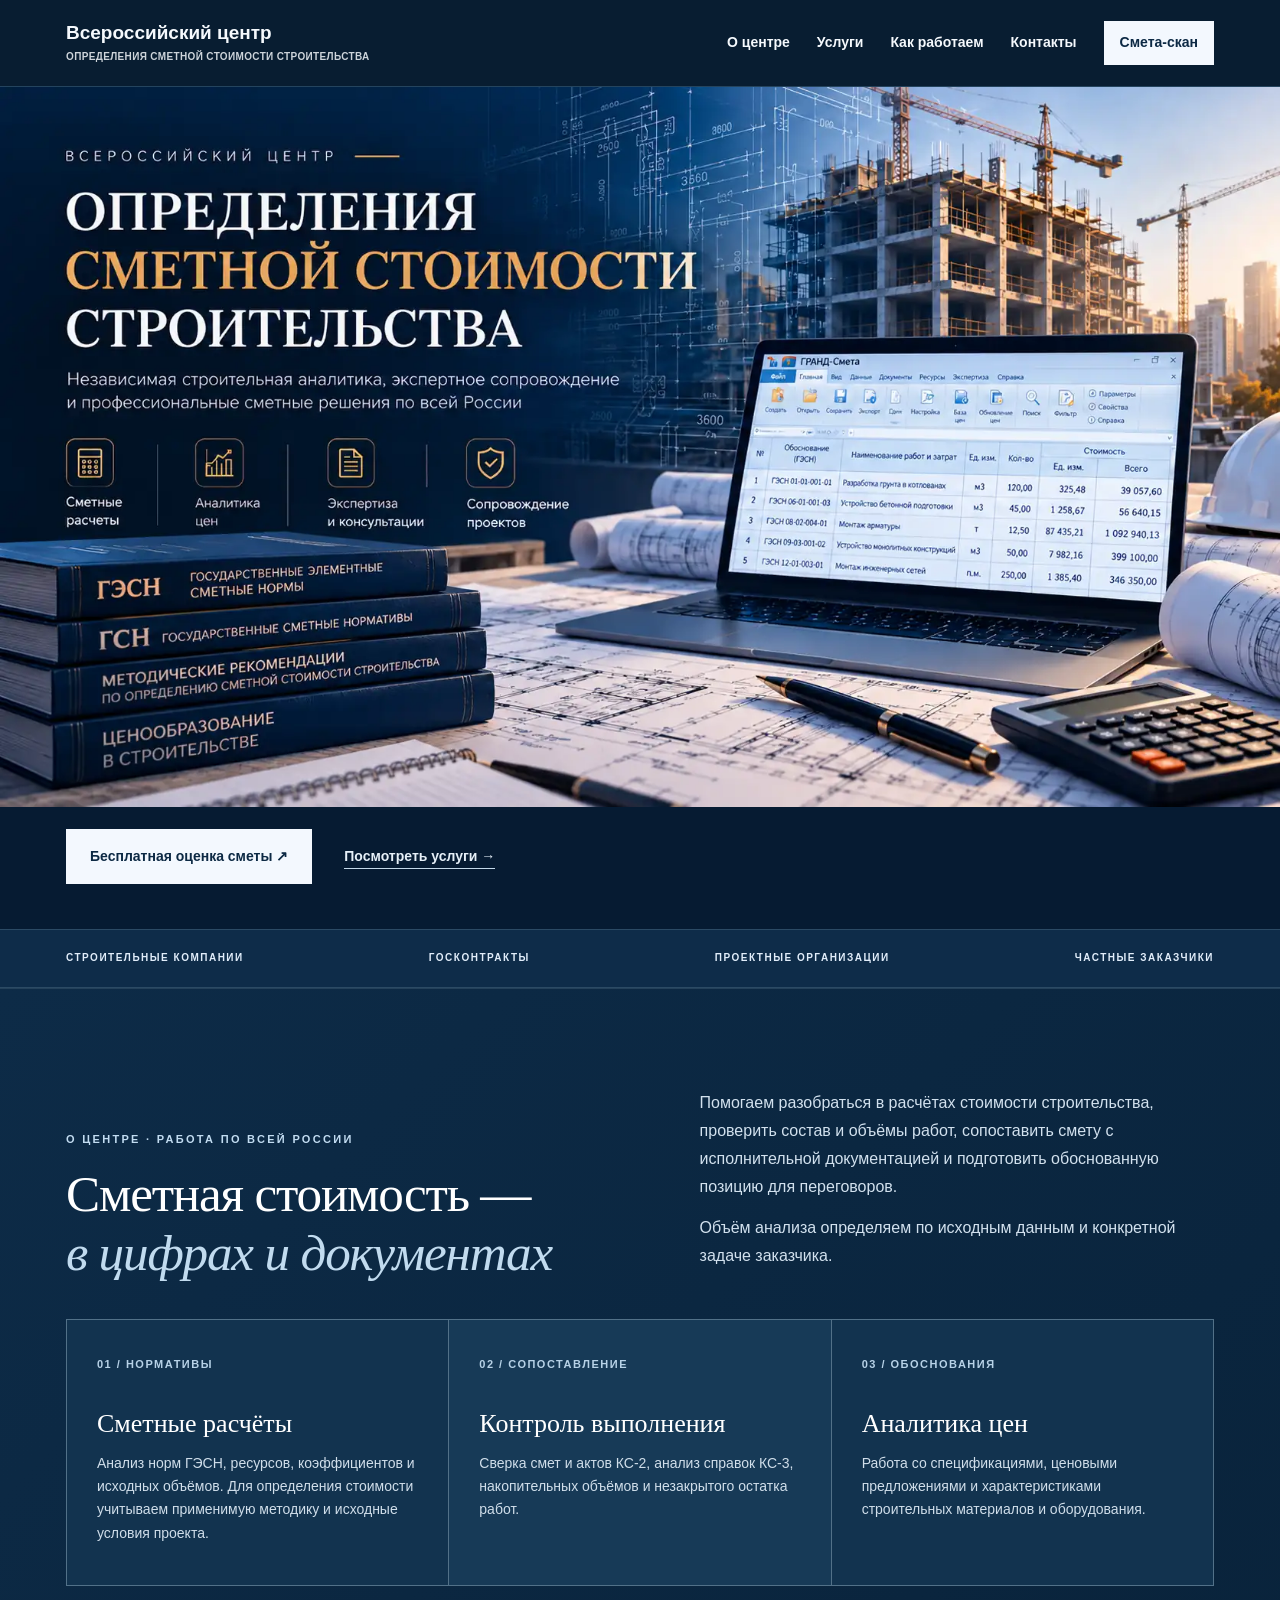
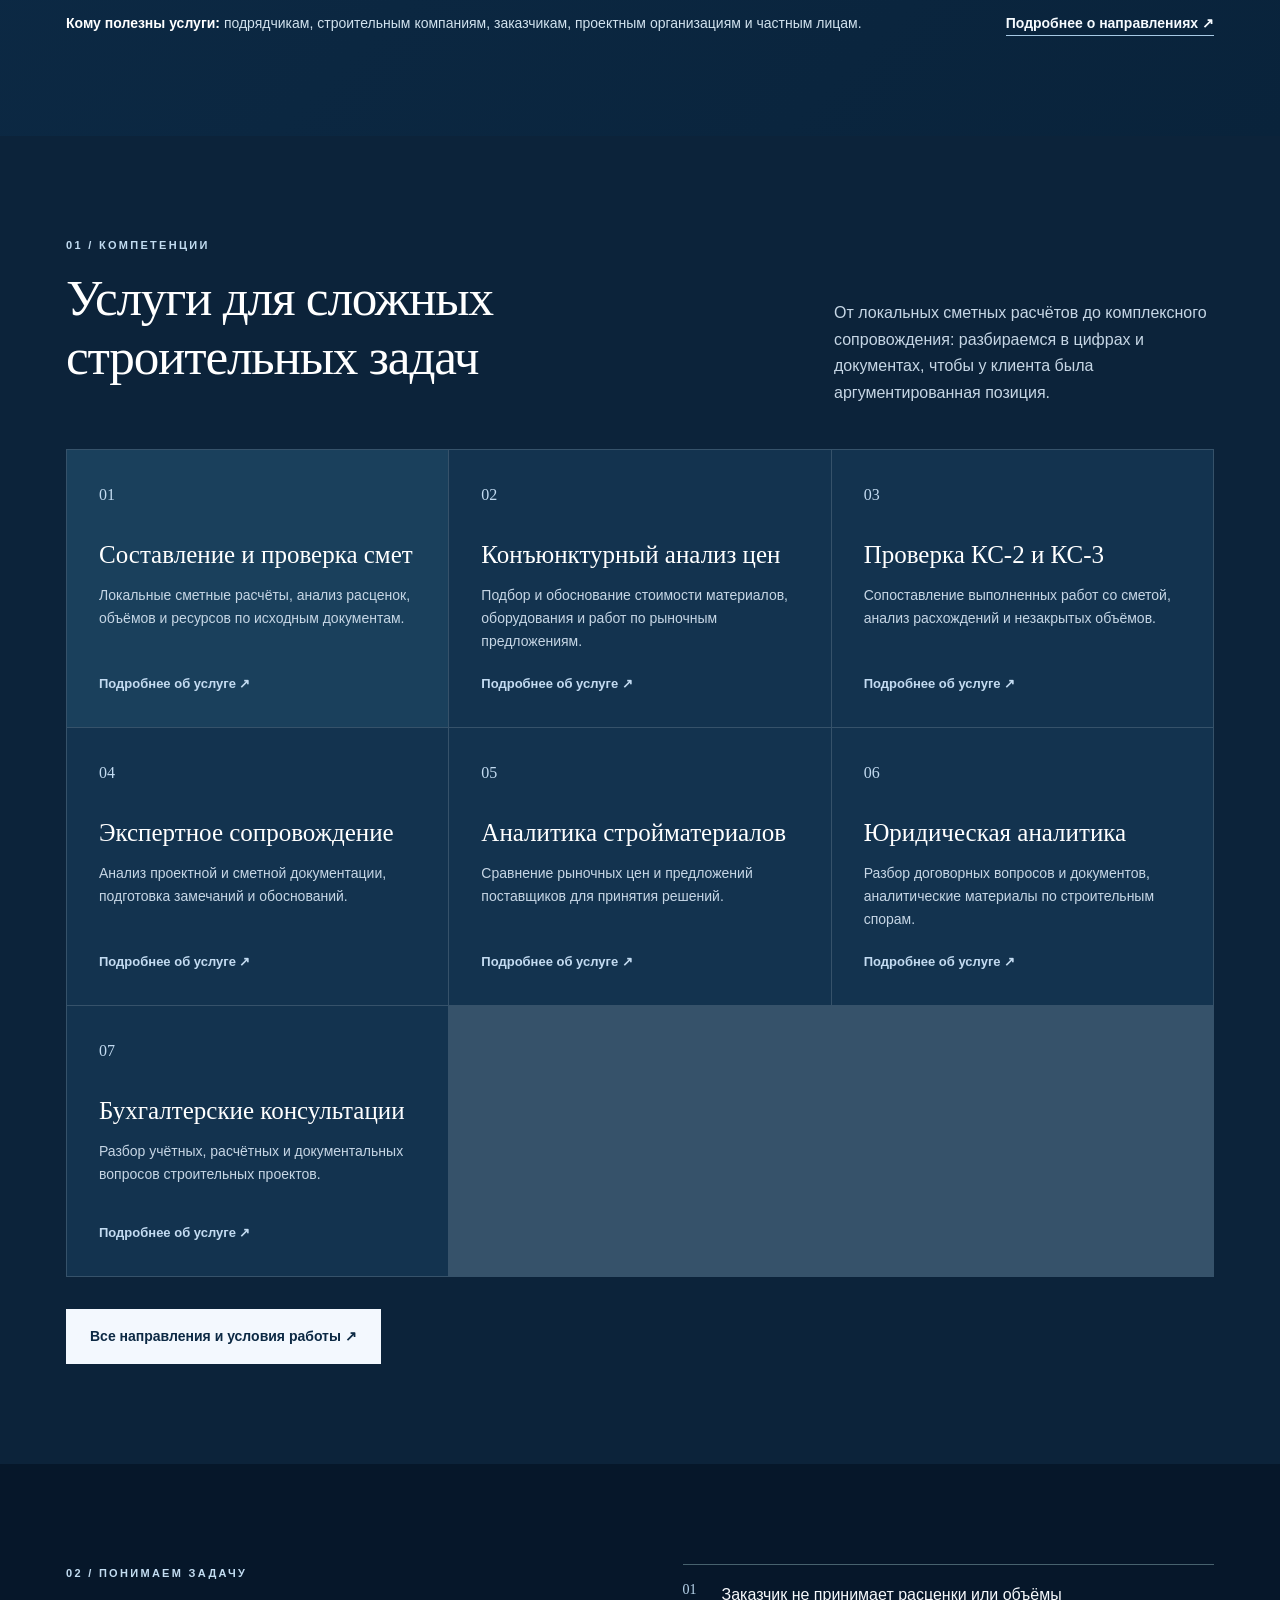
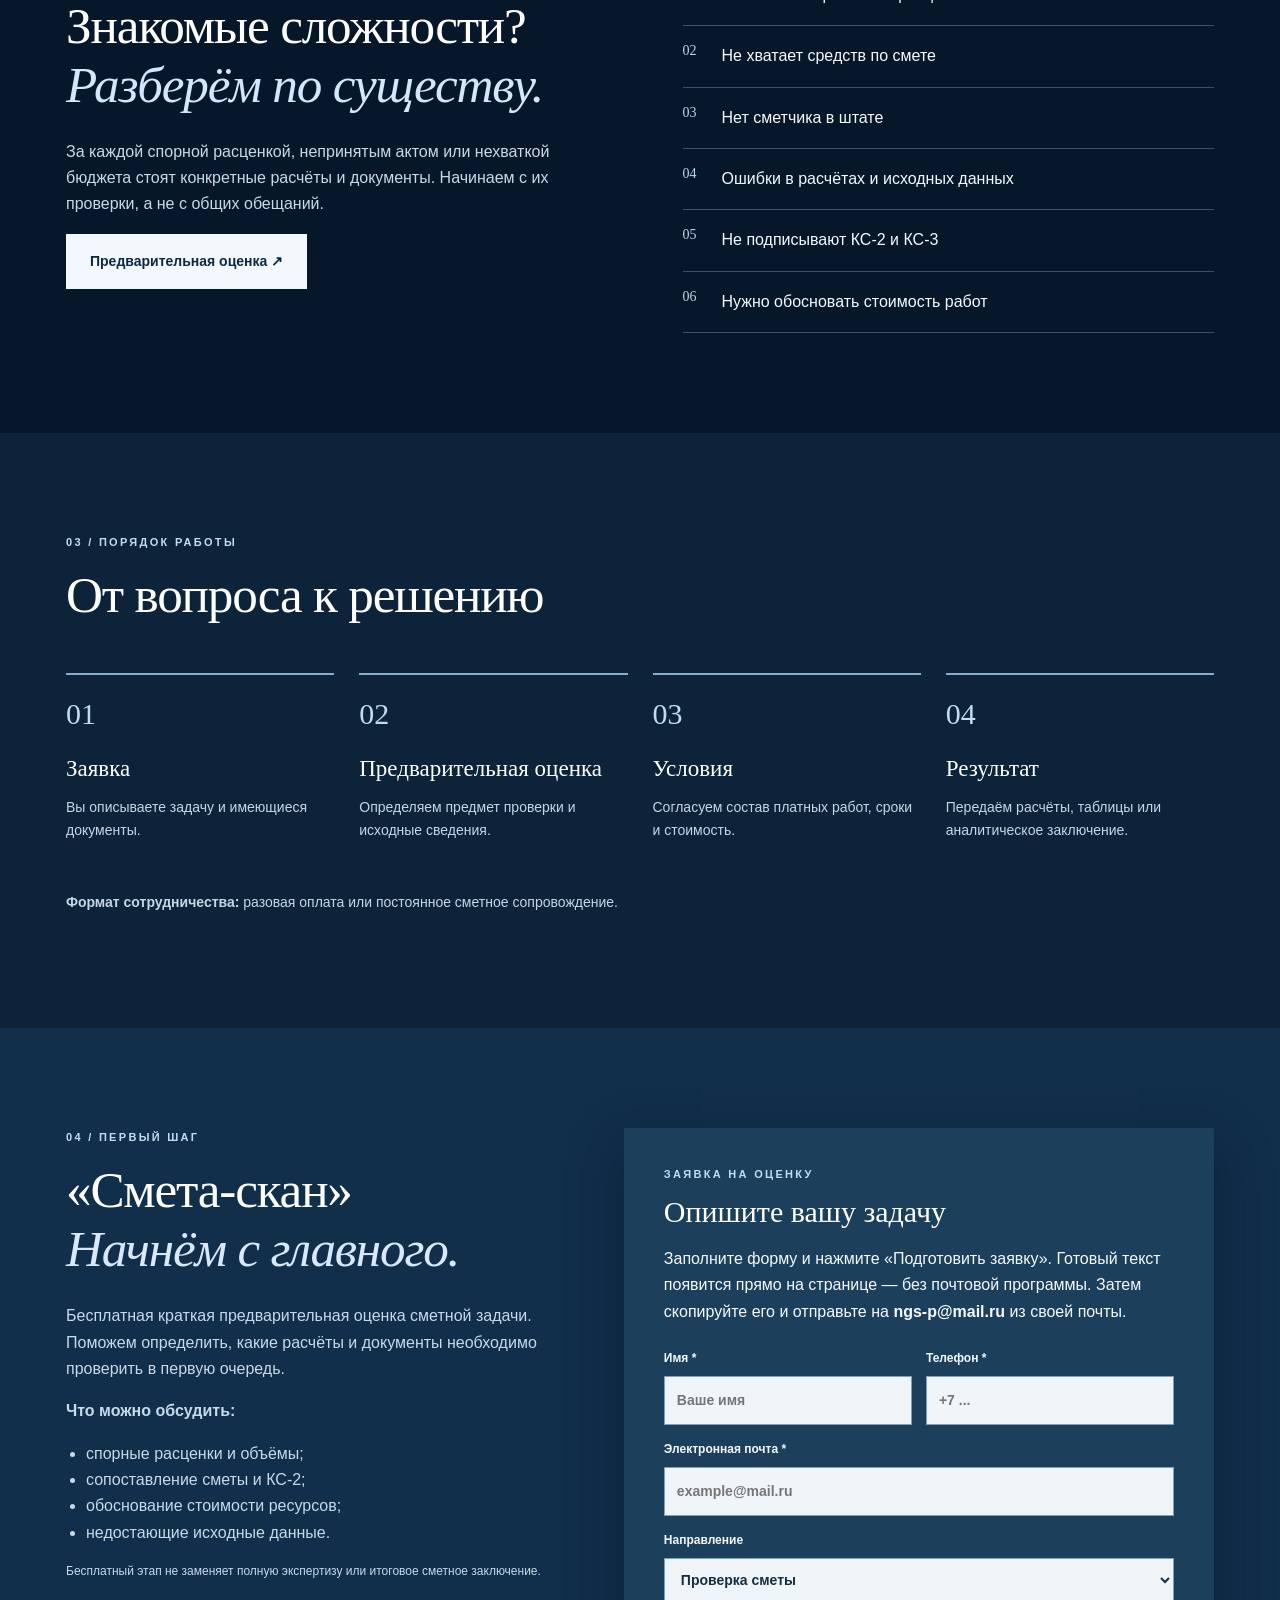
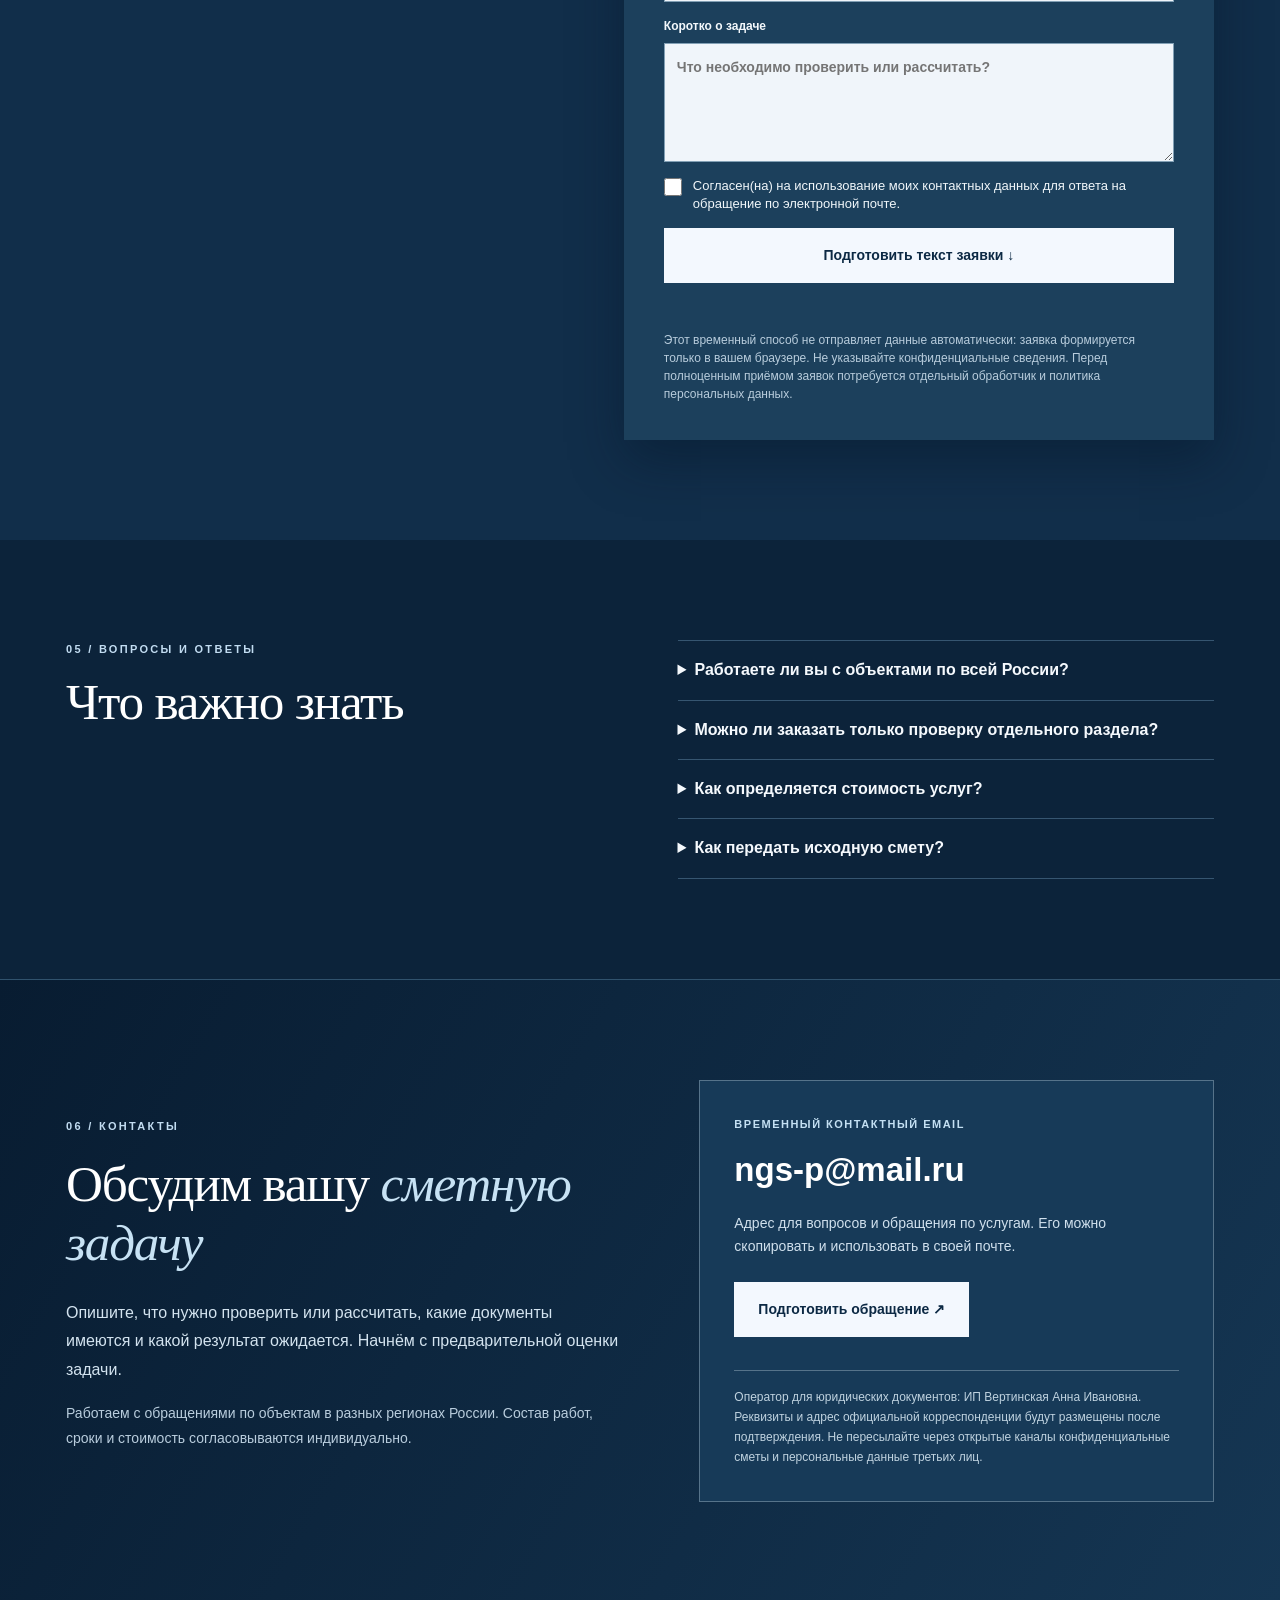
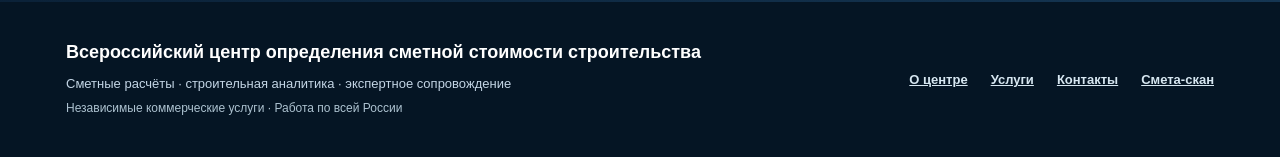
==== index.html @ a2359b44 "Enhance homepage with about center, contact details, and service-page navigation" ====
<!doctype html>
<html lang="ru"><head><meta charset="utf-8"><meta name="viewport" content="width=device-width,initial-scale=1"><meta name="description" content="Всероссийский центр определения сметной стоимости строительства — сметные расчёты, конъюнктурный анализ, проверка КС-2 и КС-3, экспертное сопровождение по России."><title>Всероссийский центр определения сметной стоимости строительства — сметные расчёты и аналитика</title>
<link rel="canonical" href="https://sirotaandre07-cell.github.io/stroyanalitika/">
<meta property="og:type" content="website">
<meta property="og:locale" content="ru_RU">
<meta property="og:title" content="Всероссийский центр определения сметной стоимости строительства">
<meta property="og:description" content="Составление и проверка смет, анализ ГЭСН, КС-2 и КС-3, обоснование стоимости ресурсов. Работа по России.">
<meta property="og:image" content="https://sirotaandre07-cell.github.io/stroyanalitika/assets/hero-gesn-final.webp">
<meta property="og:url" content="https://sirotaandre07-cell.github.io/stroyanalitika/">
<style>
:root{--dark:#123241;--gold:#b28951;--ink:#223943;--muted:#61737a;--light:#f3f5f2}*{box-sizing:border-box}html{scroll-behavior:smooth}body{margin:0;font:16px/1.65 "Segoe UI",Arial,sans-serif;color:var(--ink)}a{text-decoration:none;color:inherit}button,input,textarea,select{font:inherit}button{cursor:pointer}.container{max-width:1200px;padding:0 26px;margin:0 auto}.header{background:white;border-bottom:1px solid #e5e9e8;position:sticky;top:0;z-index:20}.header-in{display:flex;justify-content:space-between;align-items:center;min-height:86px;gap:25px}.logo{font-size:22px;font-weight:850;letter-spacing:-.8px;line-height:1;color:var(--dark)}.logo span{color:var(--gold)}.logo small{display:block;font-size:9px;letter-spacing:2px;font-weight:650;color:#708189;margin-top:9px}nav{display:flex;align-items:center;gap:27px;font-size:14px;font-weight:600}nav a:hover{color:#9b763f}.nav-cta{background:var(--dark);padding:10px 16px;color:white}.nav-cta:hover{color:white;background:#285368}.hero{background:var(--light)}.hero-grid{display:grid;grid-template-columns:1fr .9fr;align-items:center;gap:65px;padding-top:85px;padding-bottom:90px}.kicker{color:#a17a47;font-size:11px;letter-spacing:2.3px;font-weight:800;text-transform:uppercase}h1,h2,h3{font-family:Georgia,"Times New Roman",serif;font-weight:normal;line-height:1.15}h1{font-size:clamp(44px,5.3vw,76px);letter-spacing:-1.7px;margin:25px 0}h1 em,h2 em{color:#a17a47}.lead{font-size:18px;color:#5b6d74;max-width:620px}.actions{display:flex;flex-wrap:wrap;align-items:center;gap:29px;margin-top:34px}.btn{display:inline-block;background:var(--dark);color:white;padding:16px 24px;font-size:14px;font-weight:700;border:0;text-align:center}.btn:hover{background:#285368}.text-link{font-size:14px;font-weight:700;border-bottom:1px solid var(--gold)}.hero-foot{font-size:13px;color:#7b8a8f;margin-top:34px}.hero-foot:before{content:"●";color:var(--gold);margin-right:9px}.blueprint{background:linear-gradient(130deg,#e1e8e7,#f1f4f2);padding:22px;border:1px solid #c8d4d5;box-shadow:18px 18px 0 #e4eae7}.blueprint>div{display:flex;justify-content:space-between;font-size:9px;letter-spacing:1.8px;color:#6a7f86;font-weight:700}.blueprint svg{display:block;width:100%;height:auto;margin:15px auto}.strip{background:var(--dark);color:#b9cbd1}.strip-in{display:flex;justify-content:space-between;flex-wrap:wrap;gap:13px;padding-top:20px;padding-bottom:20px;font-size:10px;letter-spacing:1.5px;font-weight:750}.section{padding:100px 0}.light{background:var(--light)}.section-head{display:grid;grid-template-columns:1fr 380px;align-items:end;gap:60px;margin-bottom:38px}h2{font-size:clamp(35px,4vw,55px);letter-spacing:-1.2px;margin:15px 0 24px}.section-head p{color:var(--muted);margin-bottom:5px}.services{display:grid;grid-template-columns:repeat(3,1fr);gap:1px;background:#d7dfde;border:1px solid #d7dfde}.service{background:white;padding:32px;min-height:270px;display:flex;flex-direction:column}.service:first-child{background:#e7ede9}.service .number{color:var(--gold);font-family:Georgia,serif}.service h3{font-size:25px;margin:33px 0 14px}.service p{font-size:14px;color:#61737a;margin:0 0 20px}.service a{margin-top:auto;color:#9e743f;font-size:13px;font-weight:700}.dark-section{background:var(--dark);color:#fff}.dark-grid{display:grid;grid-template-columns:1fr 1fr;gap:85px}.dark-section p{color:#bacbd0}.problems{list-style:none;padding:0;margin:0}.problems li{padding:17px 0;border-bottom:1px solid #47626e;display:flex;gap:25px}.problems li:first-child{border-top:1px solid #47626e}.problems b{font:14px Georgia,serif;color:#d0ab74}.steps{display:grid;grid-template-columns:repeat(4,1fr);gap:25px;margin-top:48px}.step{border-top:2px solid var(--dark);padding-top:22px}.step b{font:30px Georgia,serif;color:var(--gold)}.step h3{font-size:23px;margin:23px 0 10px}.step p{color:var(--muted);font-size:14px}.formats{margin-top:35px;color:#5f737b;font-size:14px}.formats strong{color:var(--dark)}.scan{background:#e9eeeb}.scan-grid{display:grid;grid-template-columns:.9fr 1.1fr;gap:75px}.scan-intro p,.scan-intro li{color:#5e7078}.scan-intro ul{padding-left:20px}.small{font-size:12px;color:#75878b!important}.form-card{background:white;padding:37px 40px;box-shadow:0 18px 40px #12324110}.form-card h3{font-size:30px;margin:12px 0}.form-card>p{font-size:14px;color:var(--muted)}form{display:grid;gap:15px;margin-top:24px}.two{display:grid;grid-template-columns:1fr 1fr;gap:14px}label{display:block;font-size:12px;font-weight:750;color:#31505e}input,textarea,select{display:block;width:100%;border:1px solid #d0dbdc;background:#fcfdfc;padding:12px;margin-top:7px;color:var(--ink);border-radius:0;font-size:14px}textarea{resize:vertical}.submit{width:100%}.status{color:#31634b;font-size:13px;margin:0}.disclaimer{font-size:12px;line-height:1.5;color:#75858a}.faq-grid{display:grid;grid-template-columns:1fr 1fr;gap:75px}details{border-top:1px solid #d2dcdd;padding:16px 0}details:last-child{border-bottom:1px solid #d2dcdd}summary{cursor:pointer;font-weight:700}details p{font-size:14px;color:var(--muted);margin:13px 0 2px}.footer{background:#0b2632;color:#afc4cb;padding:38px 0}.footer-in{display:flex;align-items:center;justify-content:space-between;gap:25px;font-size:13px}.footer strong{color:#fff;font-size:18px}.footer p{margin:8px 0 0}.footer a{text-decoration:underline}a:focus-visible,button:focus-visible,input:focus-visible,textarea:focus-visible,select:focus-visible{outline:3px solid var(--gold);outline-offset:3px}@media(max-width:900px){nav{gap:13px;flex-wrap:wrap;justify-content:flex-end}.hero-grid,.dark-grid,.scan-grid,.faq-grid{grid-template-columns:1fr}.hero-grid{gap:30px}.blueprint{max-width:550px}.section-head{grid-template-columns:1fr;gap:0}.services{grid-template-columns:repeat(2,1fr)}.steps{grid-template-columns:repeat(2,1fr)}}@media(max-width:600px){.header-in{align-items:flex-start;flex-direction:column;padding-top:20px;padding-bottom:18px}nav{gap:14px;font-size:12px;justify-content:flex-start}.hero-grid{padding-top:60px;padding-bottom:65px}.section{padding:65px 0}.services,.steps,.two{grid-template-columns:1fr}.service{min-height:auto}.scan-grid{gap:26px}.form-card{padding:25px}.footer-in{display:block}.blueprint{box-shadow:9px 9px 0 #e4eae7}}@media(prefers-reduced-motion:reduce){html{scroll-behavior:auto}}
.logo{display:flex;flex-direction:column;align-items:flex-start;max-width:440px;font-size:19px;line-height:1.18;letter-spacing:0}
.logo strong{display:block;color:var(--dark);font-weight:850}
.logo small{display:block;color:var(--gold);font-size:10px;line-height:1.4;font-weight:750;letter-spacing:.35px;margin-top:5px;text-transform:uppercase}
.footer strong{display:block;max-width:680px;line-height:1.35}
@media(max-width:600px){.logo{font-size:18px}.logo small{font-size:9px;letter-spacing:0}}

/* Navy and white visual theme, updated October 2026 */
:root{--dark:#071c31;--gold:#bed7ed;--ink:#f5f9fd;--muted:#c6d5e4;--light:#0e2843}
body{background:#071c31;color:#f5f9fd}
.header{background:#081d31;border-color:#24445e}
.logo strong,.logo small,nav a{color:#f5f9fd}
.logo small{opacity:.83}
nav a:hover,.text-link:hover{color:#c4e3fc}
.header .nav-cta,.btn{background:#f3f8fe;color:#0c2944}
.header .nav-cta:hover,.btn:hover{background:#cbdfef;color:#092239}
.hero{background:linear-gradient(125deg,#071a2e 0%,#102b46 70%,#173852 100%)}
.hero h1,.hero h1 em{color:#ffffff}
.hero .lead{color:#cfdeec}
.hero .kicker,.kicker{color:#c2dcf1}
.hero-foot{color:#d0deea}
.hero-foot:before{color:#c2dcf1}
.hero-photo{margin:0;position:relative;border:1px solid #395771;box-shadow:16px 16px 0 #173750;overflow:hidden;min-height:540px;background:#1c3c59}
.hero-photo img{width:100%;height:540px;object-fit:cover;object-position:54% 50%;display:block;filter:brightness(.83) saturate(.86)}
.hero-photo:after{content:"";position:absolute;inset:50% 0 0;background:linear-gradient(transparent,#081b2ec9);pointer-events:none}
.hero-photo figcaption{position:absolute;z-index:1;left:24px;bottom:22px;right:20px;font-size:12px;color:#f6faff;letter-spacing:.1px}
.hero-photo figcaption a{color:#f6faff;text-decoration:underline}
.strip{background:#0e2c49;border-top:1px solid #2b4a64;border-bottom:1px solid #2b4a64;color:#e1edfa}
.section,.section.light{background:#0c233a}
.section h2,.section h3{color:#fff}
.section-head p,.service p,.step p,.formats,.formats strong{color:#c6d6e5}
.services{background:#36526a;border-color:#36526a}
.service,.service:first-child{background:#13334f}
.service:first-child{background:#1a405c}
.service .number,.step b,.service a{color:#c3dbf1}
.service a:hover{color:#ffffff}
.dark-section{background:#06172a}
.dark-section h2 em{color:#d0e7fc}
.dark-section p{color:#cad9e6}
.problems li{border-color:#3b536a;color:#f6f9fc}
.problems b{color:#b9d5ec}
.step{border-color:#88aecb}
.scan{background:#112e4a}
.scan-intro h2 em{color:#d7e9fa}
.scan-intro p,.scan-intro li,.scan-intro .small{color:#c8d9e8!important}
.form-card{background:#1c405c;box-shadow:0 20px 50px #03122366}
.form-card h3{color:#ffffff}
.form-card>p{color:#d5e3ef}
.form-card label{color:#f3f8fc}
.form-card input,.form-card select,.form-card textarea{background:#f0f5fa;color:#142e42;border-color:#82a0b5}
.form-card .disclaimer{color:#b8ccdc}
.form-card .status{color:#d8f0d9}
.faq-grid details{border-color:#365570}
.faq-grid summary{color:#f5f9fd}
.faq-grid details p{color:#cbd9e6}
.footer{background:#051524;color:#c3d5e5}
.footer strong{color:#fff}
@media(max-width:900px){.hero-photo,.hero-photo img{min-height:380px;height:380px}}
@media(max-width:600px){.hero-photo,.hero-photo img{min-height:300px;height:300px;box-shadow:none}.hero-photo figcaption{font-size:10px;bottom:14px;left:14px}.hero h1{font-size:clamp(38px,10vw,57px)}}

/* Approved engineering / estimating campaign artwork */
.visually-hidden{position:absolute!important;width:1px;height:1px;padding:0;margin:-1px;overflow:hidden;clip:rect(0,0,0,0);white-space:nowrap;border:0}
.hero-approved{padding:0 0 40px;background:#061b32}
.hero-approved .approved-visual{margin:0 auto;max-width:1680px}
.hero-approved .approved-visual img{display:block;width:100%;height:auto;aspect-ratio:1672/941;object-fit:cover;object-position:center}
.hero-approved .approved-actions{display:flex;align-items:center;justify-content:flex-start;gap:32px;flex-wrap:wrap;padding-top:22px;padding-bottom:5px}
.hero-approved .approved-actions .btn{background:#f3f8fe;color:#0c2944}
.hero-approved .approved-actions .text-link{color:#e6f0f8;border-color:#c3d8e9}
.hero-mobile-intro{display:none}
@media(max-width:700px){
.hero-approved{padding-bottom:30px}
.hero-mobile-intro{display:block;padding:35px 24px 24px;background:#071c31}
.hero-mobile-intro h2{font-size:clamp(29px,7vw,41px);margin:12px 0 10px;line-height:1.2;color:#fff}
.hero-mobile-intro p{font-size:15px;line-height:1.55;color:#c6d6e5;margin:0}
.hero-approved .approved-visual{height:310px;overflow:hidden}
.hero-approved .approved-visual img{height:100%;width:100%;aspect-ratio:auto;object-fit:cover;object-position:72% 50%}
.hero-approved .approved-actions{gap:20px;padding-top:24px;justify-content:flex-start}
}
.scan-consent{display:flex!important;align-items:flex-start;gap:11px;font-size:13px!important;line-height:1.4!important;font-weight:400!important;color:#f0f6fa!important}
.scan-consent input[type=checkbox]{flex:0 0 18px!important;width:18px!important;height:18px!important;margin:1px 0 0!important;accent-color:#c4def1}
.form-card .disclaimer a{color:#f0f8ff;text-decoration:underline}

.scan-copy{width:100%;background:transparent;border:1px solid #a2c5df;color:#edf7fd;padding:13px 19px;font-weight:700;cursor:pointer}
.scan-copy:hover{background:#285471}
.scan-status{font-size:13px!important;color:#cfe8fa!important;margin:0;min-height:18px}
.scan-result{background:#102e49;border:1px solid #597992;padding:20px;margin-top:12px;display:grid;gap:13px}
.scan-result[hidden]{display:none}
.scan-result label{color:#fff;font-size:13px;font-weight:750}
.scan-result textarea{width:100%;font-size:13px;background:#f6f9fc;color:#112b40;border:1px solid #a6bfce;padding:12px;resize:vertical;line-height:1.5}
.scan-mail-link{display:block;text-align:center;background:#edf6fc;color:#10314e;font-weight:750;padding:13px 20px;text-decoration:none}
.scan-mail-link:hover{background:#cfdfeb}
.scan-instructions{font-size:13px!important;color:#d5e7f4!important;margin:0!important;line-height:1.5!important}
.form-card .disclaimer a{color:#f0f8ff;text-decoration:underline}

#yandex-scan[hidden],#manual-scan[hidden]{display:none!important}
#yandex-scan-frame{border:1px solid #496a84;background:#0d2b45;display:block;border-radius:0;max-width:100%}
.scan-privacy-note{font-size:12px!important;color:#c2d4e2!important}

/* About and contact sections: dark navy / white */
#about,#contacts{scroll-margin-top:102px}
.about-section{background:linear-gradient(135deg,#0d2b47 0%,#09233b 100%);color:#f8fbff;border-top:1px solid #24415a}
.about-top{display:grid;grid-template-columns:1.05fr .95fr;gap:65px;align-items:end;margin-bottom:36px}
.about-top h2{color:#fff;margin:17px 0 0}
.about-top h2 em{color:#c1dbef}
.about-lead{font-size:16px;line-height:1.75;color:#d2e1ee}
.about-lead p{margin:0 0 13px}
.about-tiles{display:grid;grid-template-columns:repeat(3,1fr);gap:1px;background:#527188;border:1px solid #527188}
.about-tiles article{padding:30px;min-height:265px;background:#12334f}
.about-tiles article:nth-child(2){background:#173a57}
.about-num{color:#b7d2e7;font-size:11px;letter-spacing:1.5px;font-weight:750;text-transform:uppercase}
.about-tiles h3{font-size:26px;color:#fff;margin:33px 0 13px}
.about-tiles p{font-size:14px;line-height:1.65;color:#d0deea;margin:0}
.about-bottom{display:flex;justify-content:space-between;align-items:center;gap:28px;padding:26px 0 0}
.about-bottom p{margin:0;color:#d1e2ee;font-size:14px}
.about-bottom strong{color:#fff}
.about-bottom .text-link{flex-shrink:0;color:#f6fbff;border-color:#a6c9e4}
.contact-section{background:linear-gradient(120deg,#081c31,#153653);border-top:1px solid #30526d;color:#f7fbff}
.contact-layout{display:grid;grid-template-columns:1fr .93fr;gap:80px;align-items:center}
.contact-layout h2{margin:20px 0 26px;color:#fff}
.contact-layout h2 em{color:#c7e2f4}
.contact-layout p{color:#d3e3ef;line-height:1.8}
.contact-layout .contact-secondary{font-size:14px;color:#b9cddd}
.contact-panel{background:#173a58;border:1px solid #56738a;padding:34px}
.contact-label{font-size:11px;font-weight:750;letter-spacing:1.5px;color:#c4e0f3}
.contact-email{display:inline-block;font-size:clamp(23px,2.6vw,33px);line-height:1.3;overflow-wrap:anywhere;margin:16px 0 6px;color:#fff;font-weight:750}
.contact-email:hover{text-decoration:underline}
.contact-panel p{font-size:14px;line-height:1.65;color:#d0e0ed}
.contact-panel .btn{margin:10px 0 7px}
.contact-rule{border-top:1px solid #56738a;margin:26px 0 17px}
.contact-panel .contact-legal{font-size:12px;color:#bfd2df;margin:0}
.footer-links{display:flex;flex-wrap:wrap;align-content:center;justify-content:flex-end;gap:12px 23px;max-width:420px}
.footer-links a{color:#d7e7f1;font-weight:600}
.footer-links a:hover{text-decoration:underline}
.footer .footer-note{font-size:12px;color:#adc2d0;margin-top:5px}
@media(max-width:900px){.about-top,.contact-layout{grid-template-columns:1fr;gap:20px}.about-tiles{grid-template-columns:1fr}.about-tiles article{min-height:auto}.about-bottom{align-items:start;flex-direction:column}.footer-links{justify-content:flex-start}}
@media(max-width:600px){.about-tiles article{padding:25px}.about-tiles h3{margin:16px 0 10px}.contact-panel{padding:24px}.contact-email{font-size:26px}.contact-layout h2{font-size:37px}.header-in{gap:15px}}
</style></head><body>
<header class="header"><div class="container header-in"><a class="logo" href="#home" aria-label="Всероссийский центр определения сметной стоимости строительства"><strong>Всероссийский центр</strong><small>определения сметной стоимости строительства</small></a><nav aria-label="Разделы"><a href="#about">О центре</a><a href="services.html">Услуги</a><a href="#process">Как работаем</a><a href="#contacts">Контакты</a><a class="nav-cta" href="#scan">Смета-скан</a></nav></div></header>
<main><section class="hero hero-approved" id="home" aria-label="Всероссийский центр определения сметной стоимости строительства">
<h1 class="visually-hidden">Всероссийский центр определения сметной стоимости строительства — сметные расчёты и экспертное сопровождение</h1>
<div class="hero-mobile-intro">
<div class="kicker">Независимая строительная аналитика</div>
<h2>Определение сметной стоимости строительства</h2>
<p>Сметные расчёты, ценовая аналитика, экспертиза и сопровождение проектов по всей России.</p>
</div>
<figure class="approved-visual"><img src="assets/hero-gesn-final.webp" width="1672" height="941" alt="ГЭСН без года на нормативном сборнике, таблица ГЭСН на ноутбуке, архитектурные чертежи, калькулятор и строящийся объект" fetchpriority="high" decoding="async"></figure>
<div class="container approved-actions"><a class="btn" href="#scan">Бесплатная оценка сметы ↗</a><a class="text-link" href="#services">Посмотреть услуги →</a></div>
</section>
<div class="strip"><div class="container strip-in"><span>СТРОИТЕЛЬНЫЕ КОМПАНИИ</span><span>ГОСКОНТРАКТЫ</span><span>ПРОЕКТНЫЕ ОРГАНИЗАЦИИ</span><span>ЧАСТНЫЕ ЗАКАЗЧИКИ</span></div></div>
<section class="section about-section" id="about" aria-labelledby="about-heading">
<div class="container">
<div class="about-top"><div><div class="kicker">О центре · Работа по всей России</div><h2 id="about-heading">Сметная стоимость —<br><em>в цифрах и документах</em></h2></div>
<div class="about-lead"><p>Помогаем разобраться в расчётах стоимости строительства, проверить состав и объёмы работ, сопоставить смету с исполнительной документацией и подготовить обоснованную позицию для переговоров.</p><p>Объём анализа определяем по исходным данным и конкретной задаче заказчика.</p></div></div>
<div class="about-tiles">
<article><span class="about-num">01 / Нормативы</span><h3>Сметные расчёты</h3><p>Анализ норм ГЭСН, ресурсов, коэффициентов и исходных объёмов. Для определения стоимости учитываем применимую методику и исходные условия проекта.</p></article>
<article><span class="about-num">02 / Сопоставление</span><h3>Контроль выполнения</h3><p>Сверка смет и актов КС-2, анализ справок КС-3, накопительных объёмов и незакрытого остатка работ.</p></article>
<article><span class="about-num">03 / Обоснования</span><h3>Аналитика цен</h3><p>Работа со спецификациями, ценовыми предложениями и характеристиками строительных материалов и оборудования.</p></article>
</div>
<div class="about-bottom"><p><strong>Кому полезны услуги:</strong> подрядчикам, строительным компаниям, заказчикам, проектным организациям и частным лицам.</p><a class="text-link" href="services.html">Подробнее о направлениях ↗</a></div>
</div></section>
<section class="section light" id="services"><div class="container"><div class="section-head"><div><div class="kicker">01 / Компетенции</div><h2>Услуги для сложных<br>строительных задач</h2></div><p>От локальных сметных расчётов до комплексного сопровождения: разбираемся в цифрах и документах, чтобы у клиента была аргументированная позиция.</p></div><div class="services">
<article class="service"><span class="number">01</span><h3>Составление и проверка смет</h3><p>Локальные сметные расчёты, анализ расценок, объёмов и ресурсов по исходным документам.</p><a href="services.html#estimates">Подробнее об услуге ↗</a></article>
<article class="service"><span class="number">02</span><h3>Конъюнктурный анализ цен</h3><p>Подбор и обоснование стоимости материалов, оборудования и работ по рыночным предложениям.</p><a href="services.html#prices">Подробнее об услуге ↗</a></article>
<article class="service"><span class="number">03</span><h3>Проверка КС-2 и КС-3</h3><p>Сопоставление выполненных работ со сметой, анализ расхождений и незакрытых объёмов.</p><a href="services.html#acts">Подробнее об услуге ↗</a></article>
<article class="service"><span class="number">04</span><h3>Экспертное сопровождение</h3><p>Анализ проектной и сметной документации, подготовка замечаний и обоснований.</p><a href="services.html#expert">Подробнее об услуге ↗</a></article>
<article class="service"><span class="number">05</span><h3>Аналитика стройматериалов</h3><p>Сравнение рыночных цен и предложений поставщиков для принятия решений.</p><a href="services.html#materials">Подробнее об услуге ↗</a></article>
<article class="service"><span class="number">06</span><h3>Юридическая аналитика</h3><p>Разбор договорных вопросов и документов, аналитические материалы по строительным спорам.</p><a href="services.html#legal">Подробнее об услуге ↗</a></article>
<article class="service"><span class="number">07</span><h3>Бухгалтерские консультации</h3><p>Разбор учётных, расчётных и документальных вопросов строительных проектов.</p><a href="services.html#accounting">Подробнее об услуге ↗</a></article>
</div><div style="margin-top:32px"><a class="btn" href="services.html">Все направления и условия работы ↗</a></div></div></section>
<section class="section dark-section" id="approach"><div class="container dark-grid"><div><div class="kicker">02 / Понимаем задачу</div><h2>Знакомые сложности?<br><em>Разберём по существу.</em></h2><p>За каждой спорной расценкой, непринятым актом или нехваткой бюджета стоят конкретные расчёты и документы. Начинаем с их проверки, а не с общих обещаний.</p><a class="btn" href="#scan">Предварительная оценка ↗</a></div><ul class="problems"><li><b>01</b>Заказчик не принимает расценки или объёмы</li><li><b>02</b>Не хватает средств по смете</li><li><b>03</b>Нет сметчика в штате</li><li><b>04</b>Ошибки в расчётах и исходных данных</li><li><b>05</b>Не подписывают КС-2 и КС-3</li><li><b>06</b>Нужно обосновать стоимость работ</li></ul></div></section>
<section class="section" id="process"><div class="container"><div class="kicker">03 / Порядок работы</div><h2>От вопроса к решению</h2><div class="steps"><article class="step"><b>01</b><h3>Заявка</h3><p>Вы описываете задачу и имеющиеся документы.</p></article><article class="step"><b>02</b><h3>Предварительная оценка</h3><p>Определяем предмет проверки и исходные сведения.</p></article><article class="step"><b>03</b><h3>Условия</h3><p>Согласуем состав платных работ, сроки и стоимость.</p></article><article class="step"><b>04</b><h3>Результат</h3><p>Передаём расчёты, таблицы или аналитическое заключение.</p></article></div><p class="formats"><strong>Формат сотрудничества:</strong> разовая оплата или постоянное сметное сопровождение.</p></div></section>
<section class="section scan" id="scan"><div class="container scan-grid"><div class="scan-intro"><div class="kicker">04 / Первый шаг</div><h2>«Смета-скан»<br><em>Начнём с главного.</em></h2><p>Бесплатная краткая предварительная оценка сметной задачи. Поможем определить, какие расчёты и документы необходимо проверить в первую очередь.</p><p><strong>Что можно обсудить:</strong></p><ul><li>спорные расценки и объёмы;</li><li>сопоставление сметы и КС-2;</li><li>обоснование стоимости ресурсов;</li><li>недостающие исходные данные.</li></ul><p class="small">Бесплатный этап не заменяет полную экспертизу или итоговое сметное заключение.</p></div><div class="form-card"><div class="kicker">Заявка на оценку</div><h3>Опишите вашу задачу</h3>
<div id="yandex-scan" hidden>
<p>Заполните форму «Смета-скан». После отправки ответы будут сохранены в Яндекс Формах, а уведомление поступит на электронную почту центра.</p>
<iframe id="yandex-scan-frame" title="Заявка «Смета-скан»" loading="lazy" width="100%" height="850" referrerpolicy="strict-origin-when-cross-origin" allow="clipboard-write"></iframe>
<p class="scan-privacy-note">Для обработки контактных данных ознакомьтесь с условиями и политикой, указанными в форме. Не прикладывайте конфиденциальные документы.</p>
</div>
<div id="manual-scan"><p>Заполните форму и нажмите «Подготовить заявку». Готовый текст появится прямо на странице — без почтовой программы. Затем скопируйте его и отправьте на <strong>ngs-p@mail.ru</strong> из своей почты.</p>
<form id="scan-form"><div class="two"><label>Имя *<input name="name" required autocomplete="name" maxlength="100" placeholder="Ваше имя"></label><label>Телефон *<input name="phone" type="tel" required autocomplete="tel" maxlength="40" placeholder="+7 ..."></label></div><label>Электронная почта *<input name="email" type="email" required autocomplete="email" maxlength="150" placeholder="example@mail.ru"></label><label>Направление<select name="service"><option>Проверка сметы</option><option>Составление сметы</option><option>Конъюнктурный анализ</option><option>Анализ КС-2 / КС-3</option><option>Экспертное сопровождение</option><option>Юридическая аналитика</option><option>Бухгалтерская консультация</option><option>Другое</option></select></label><label>Коротко о задаче<textarea name="description" rows="4" maxlength="2000" placeholder="Что необходимо проверить или рассчитать?"></textarea></label><label class="scan-consent"><input type="checkbox" name="data_consent" value="Да" required> <span>Согласен(на) на использование моих контактных данных для ответа на обращение по электронной почте.</span></label>
<button class="btn submit" type="submit">Подготовить текст заявки ↓</button>
<div id="scan-result" class="scan-result" hidden>
<label for="scan-ready">Текст вашей заявки</label>
<textarea id="scan-ready" rows="11" readonly aria-label="Готовый текст заявки"></textarea>
<button class="scan-copy" id="scan-copy" type="button">Скопировать текст заявки</button>
<a class="scan-mail-link" href="https://e.mail.ru/" target="_blank" rel="noopener noreferrer">Открыть Mail.ru в браузере ↗</a>
<p class="scan-instructions">В почте нажмите «Написать письмо», укажите получателя <strong>ngs-p@mail.ru</strong>, вставьте скопированный текст и нажмите «Отправить».</p>
</div>
<p id="scan-status" role="status" aria-live="polite" class="scan-status"></p>
<div class="disclaimer">Этот временный способ не отправляет данные автоматически: заявка формируется только в вашем браузере. Не указывайте конфиденциальные сведения. Перед полноценным приёмом заявок потребуется отдельный обработчик и политика персональных данных.</div></form></div></div></div></section>
<section class="section light"><div class="container faq-grid"><div><div class="kicker">05 / Вопросы и ответы</div><h2>Что важно знать</h2></div><div><details><summary>Работаете ли вы с объектами по всей России?</summary><p>Да, задачи рассматриваются дистанционно независимо от региона проекта.</p></details><details><summary>Можно ли заказать только проверку отдельного раздела?</summary><p>Да, состав и объём работ согласуются отдельно для каждой задачи.</p></details><details><summary>Как определяется стоимость услуг?</summary><p>После знакомства с задачей, документами и ожидаемым результатом.</p></details><details><summary>Как передать исходную смету?</summary><p>Способ безопасной передачи документов будет согласован после подключения канала приёма заявок.</p></details></div></div></section>
<section class="section contact-section" id="contacts" aria-labelledby="contacts-heading">
<div class="container contact-layout">
<div><div class="kicker">06 / Контакты</div><h2 id="contacts-heading">Обсудим вашу <em>сметную задачу</em></h2><p>Опишите, что нужно проверить или рассчитать, какие документы имеются и какой результат ожидается. Начнём с предварительной оценки задачи.</p><p class="contact-secondary">Работаем с обращениями по объектам в разных регионах России. Состав работ, сроки и стоимость согласовываются индивидуально.</p></div>
<div class="contact-panel">
<div class="contact-label">ВРЕМЕННЫЙ КОНТАКТНЫЙ EMAIL</div>
<a class="contact-email" href="mailto:ngs-p@mail.ru">ngs-p@mail.ru</a>
<p>Адрес для вопросов и обращения по услугам. Его можно скопировать и использовать в своей почте.</p>
<a href="#scan" class="btn">Подготовить обращение ↗</a>
<div class="contact-rule"></div>
<p class="contact-legal">Оператор для юридических документов: ИП Вертинская Анна Ивановна. Реквизиты и адрес официальной корреспонденции будут размещены после подтверждения. Не пересылайте через открытые каналы конфиденциальные сметы и персональные данные третьих лиц.</p>
</div>
</div></section>
</main>
<footer class="footer"><div class="container footer-in"><div><strong>Всероссийский центр определения сметной стоимости строительства</strong><p>Сметные расчёты · строительная аналитика · экспертное сопровождение</p><p class="footer-note">Независимые коммерческие услуги · Работа по всей России</p></div><div class="footer-links"><a href="#about">О центре</a><a href="services.html">Услуги</a><a href="#contacts">Контакты</a><a href="#scan">Смета-скан</a></div></div></footer>

<script>
(function(){
"use strict";
const form=document.getElementById("scan-form");
const output=document.getElementById("scan-result");
const ready=document.getElementById("scan-ready");
const copy=document.getElementById("scan-copy");
const status=document.getElementById("scan-status");
function prepare(){
 const data=new FormData(form);
 const line=(label,name)=>label+": "+String(data.get(name)||"").trim();
 return ["Заявка «Смета-скан»","Всероссийский центр определения сметной стоимости строительства","",line("Имя","name"),line("Телефон","phone"),line("Электронная почта","email"),line("Направление","service"),line("Описание задачи","description"),"","Согласие на использование контактных данных для ответа по электронной почте: да."].join("\n");
}
form.addEventListener("submit",function(event){
 event.preventDefault();
 if(!form.reportValidity())return;
 ready.value=prepare();
 output.hidden=false;
 status.textContent="Заявка готова. Скопируйте её текст, затем откройте Mail.ru и отправьте письмо.";
 ready.focus();
 ready.select();
 output.scrollIntoView({behavior:"smooth",block:"nearest"});
});
copy.addEventListener("click",async function(){
 if(output.hidden)return;
 ready.focus();
 ready.select();
 try{
  if(navigator.clipboard&&window.isSecureContext) await navigator.clipboard.writeText(ready.value);
  else {if(!document.execCommand("copy"))throw new Error("copy unavailable");}
  status.textContent="Текст скопирован. Нажмите «Открыть Mail.ru в браузере», создайте письмо на ngs-p@mail.ru и вставьте текст.";
 }catch(_){
  status.textContent="Текст выделен. Нажмите Ctrl+C для копирования, затем откройте Mail.ru и вставьте текст в письмо.";
 }
});
})();
</script>
<script src="./config/scan-form.js" defer></script>
<script defer>
(function(){
"use strict";
function attach(){
 const cfg=window.StroyAnalitikaScanConfig;
 if(!cfg || cfg.yandexFormEnabled !== true)return; // show only after successful test and policy approval
 const url=typeof cfg.yandexFormUrl==="string"?cfg.yandexFormUrl.trim():"";
 if(!/^https:\/\/forms\.yandex\.ru\/u\/[A-Za-z0-9_-]+\/?(?:\?.*)?$/.test(url))return;
 const frame=document.getElementById("yandex-scan-frame");
 const wrapper=document.getElementById("yandex-scan");
 const fallback=document.getElementById("manual-scan");
 if(!frame||!wrapper||!fallback)return;
 try{
   const u=new URL(url);
   u.searchParams.set("iframe","1");
   u.searchParams.set("theme","dark");
   frame.src=u.href;
   wrapper.hidden=false;
   fallback.hidden=true;
 }catch(_){}
}
if(document.readyState==="loading")document.addEventListener("DOMContentLoaded",attach,{once:true});
else attach();
})();
</script>
</body></html>
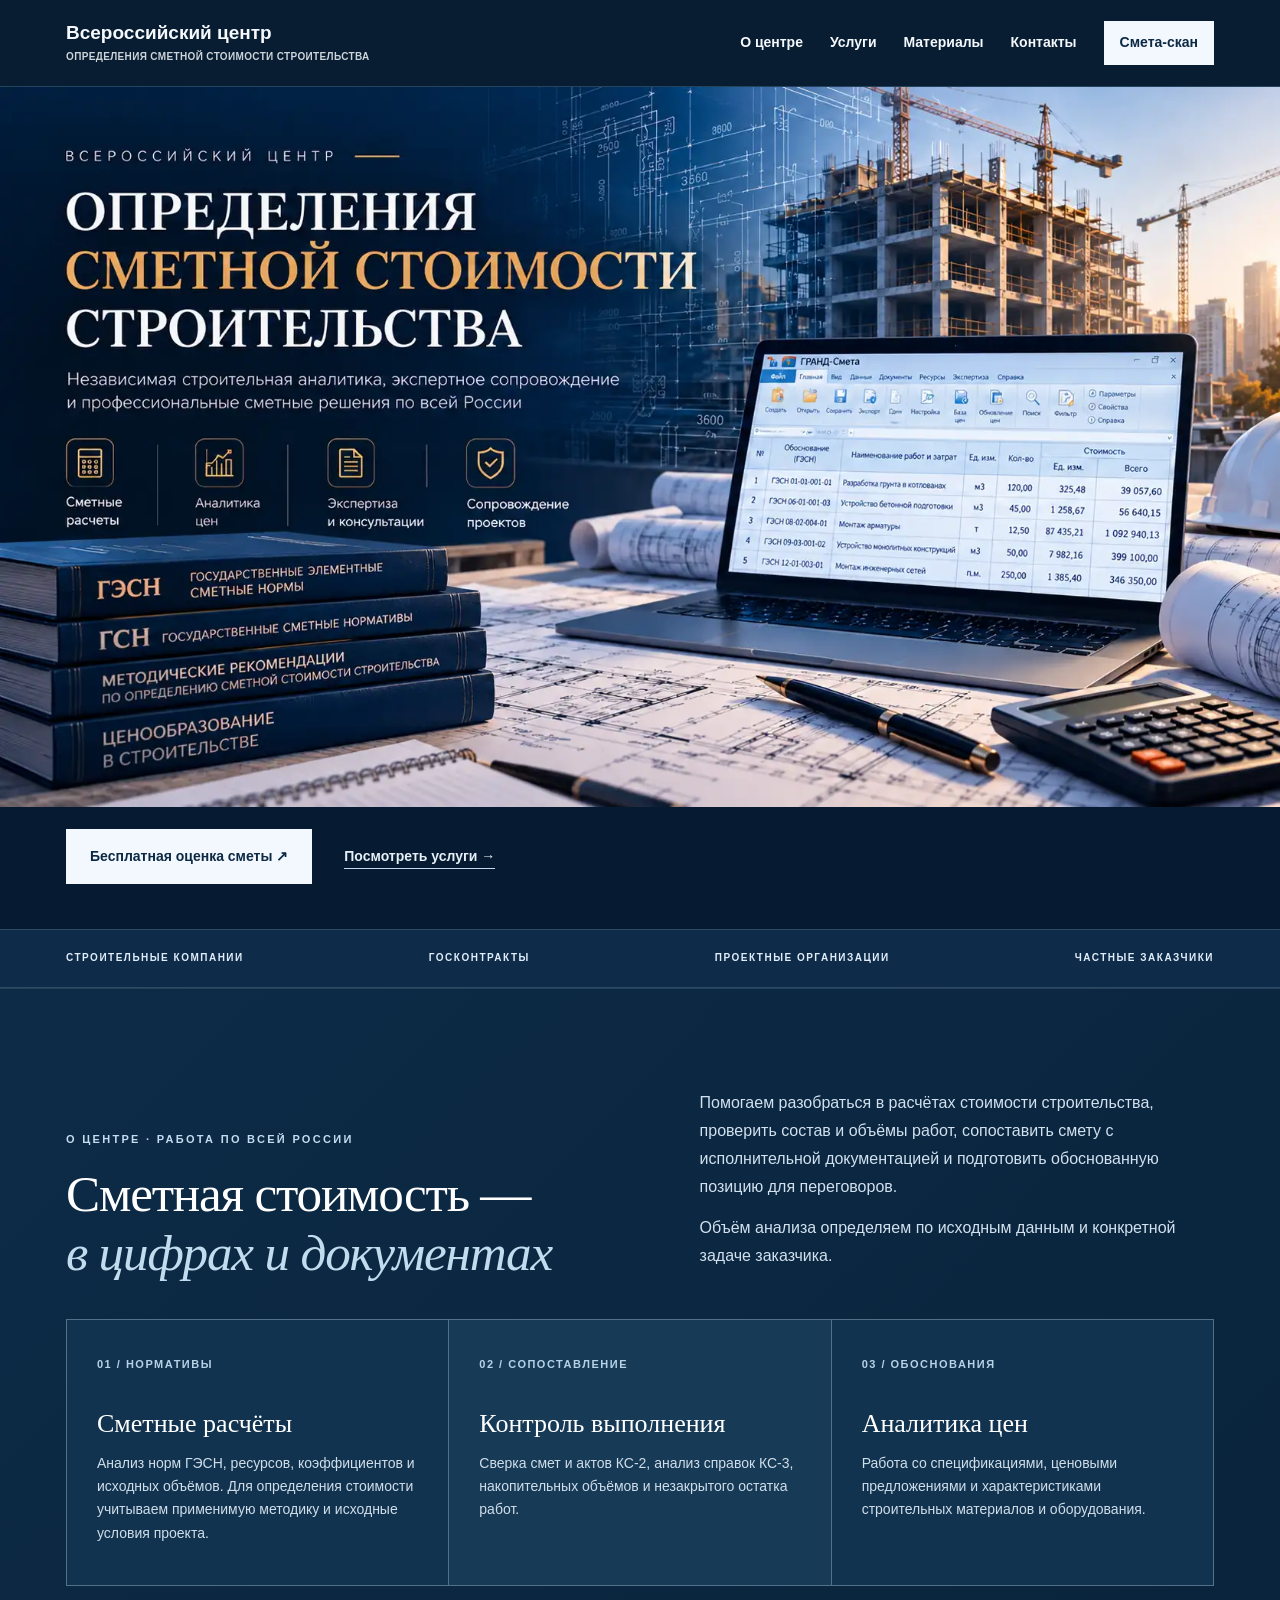
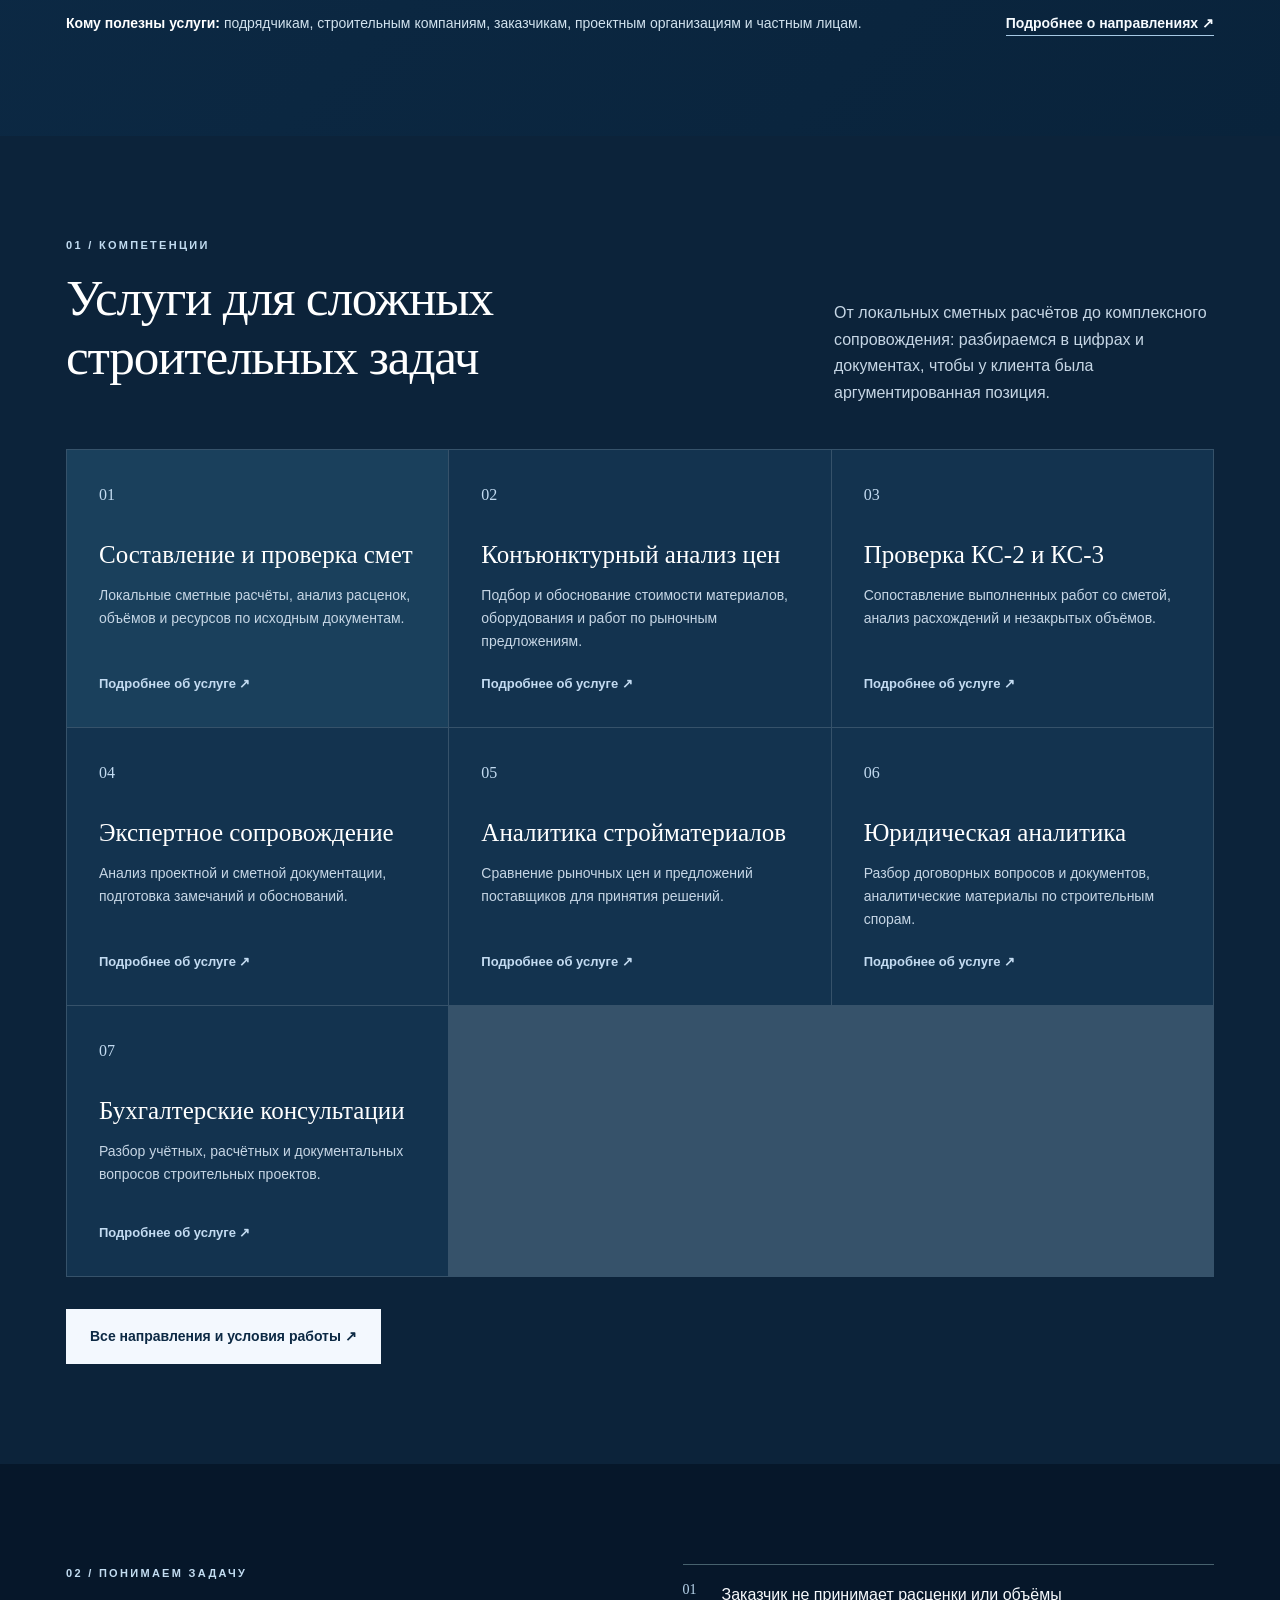
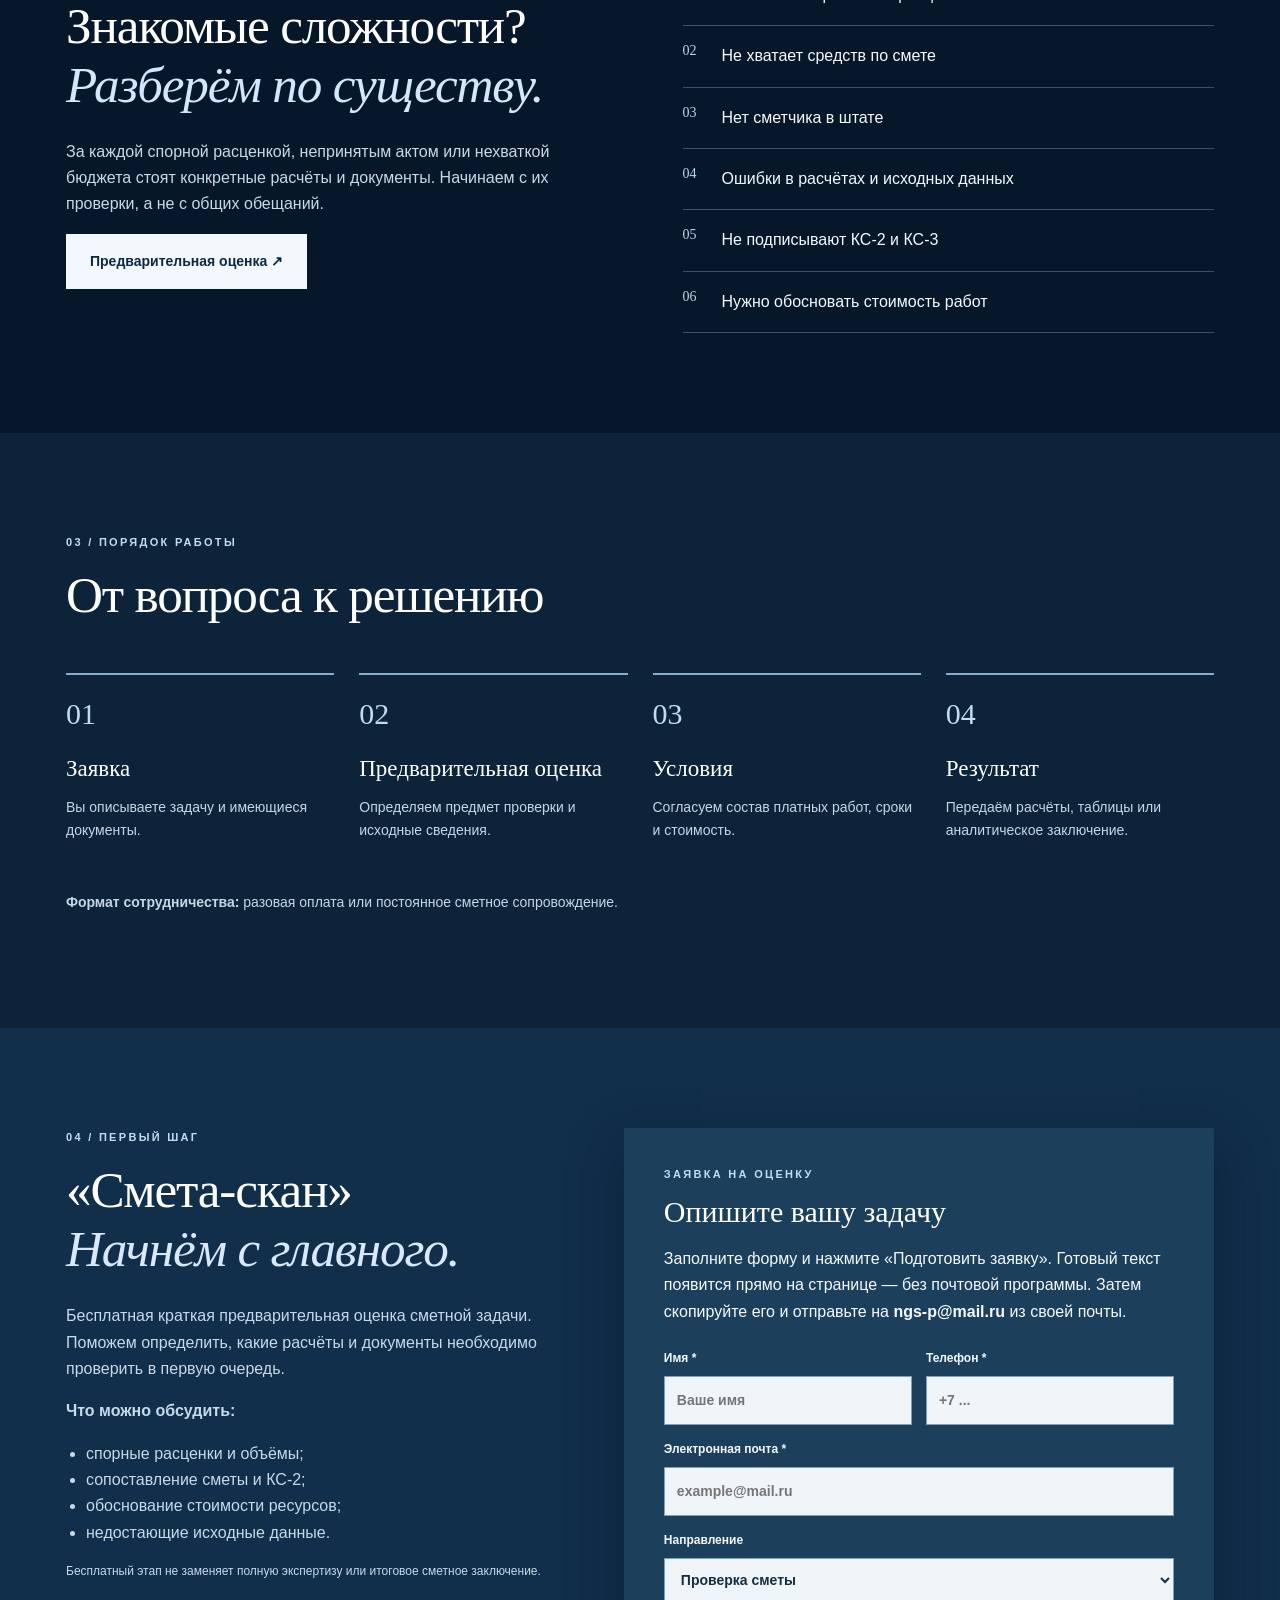
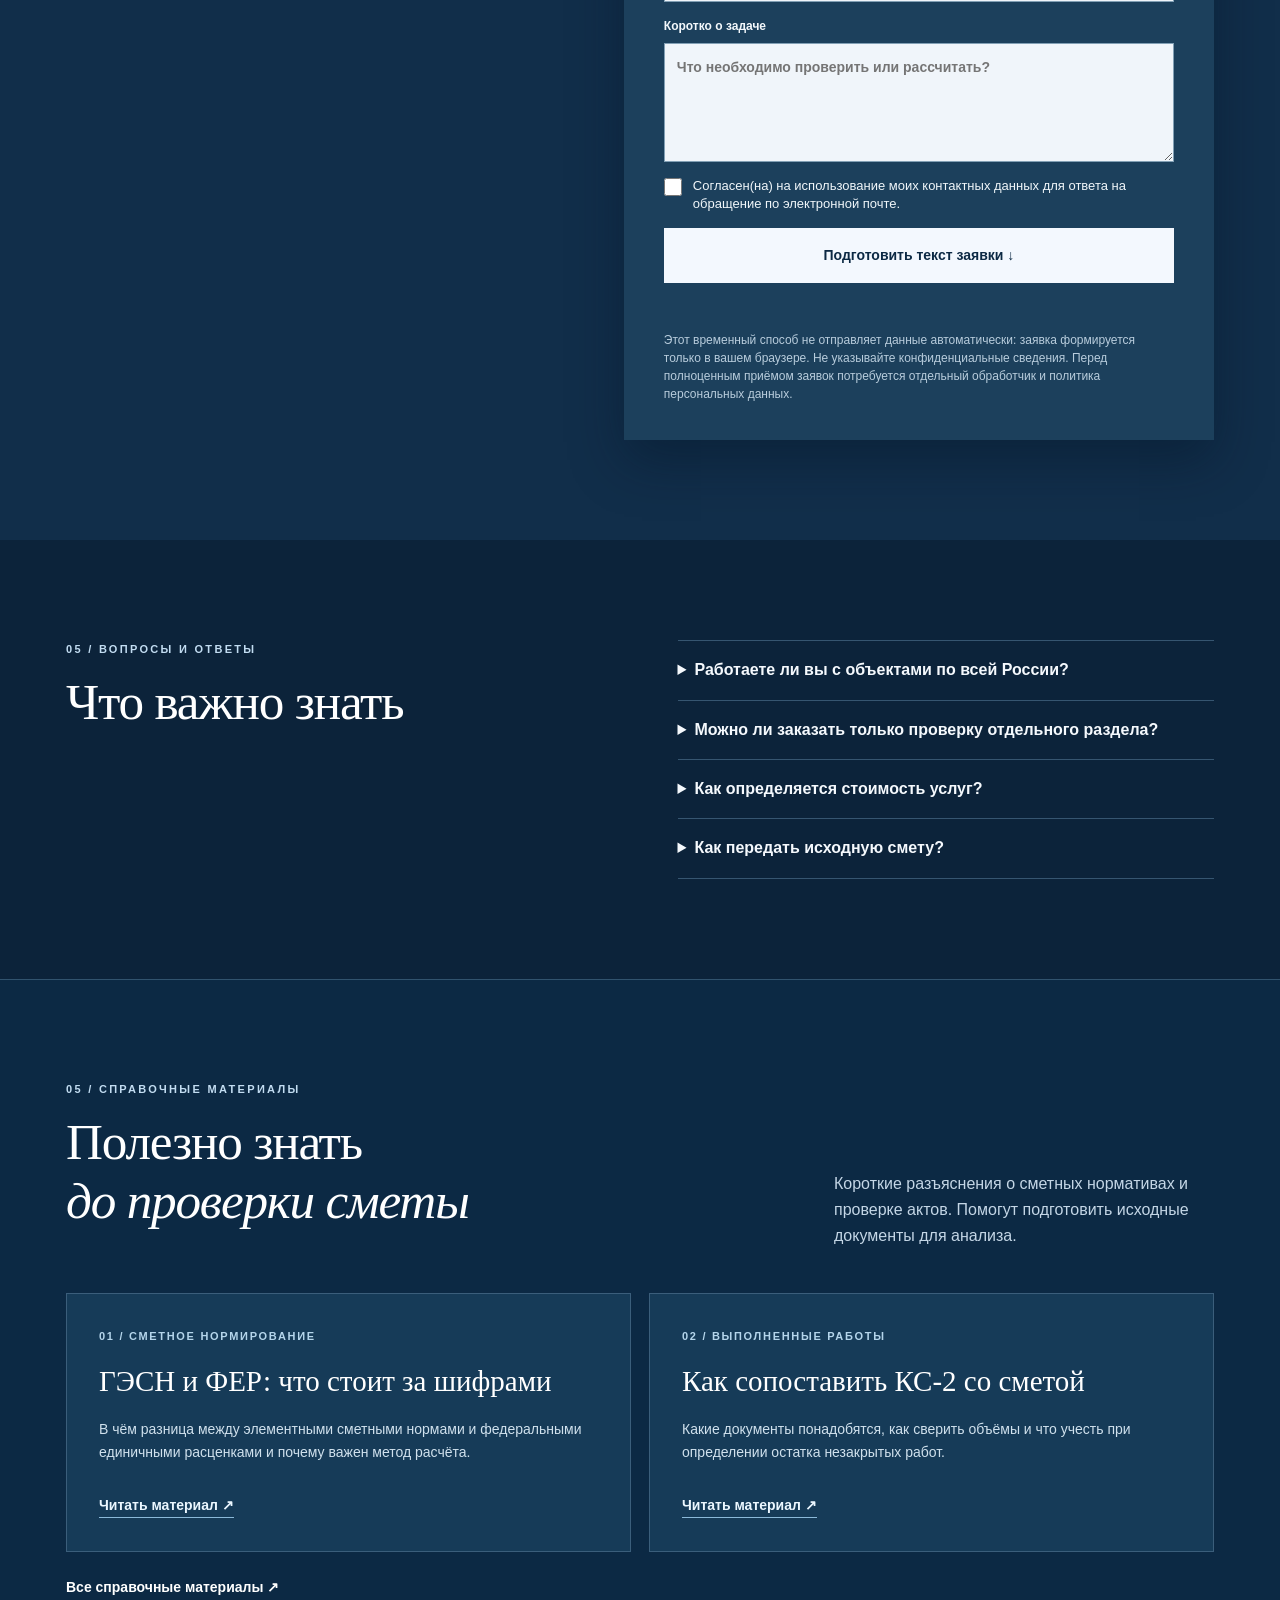
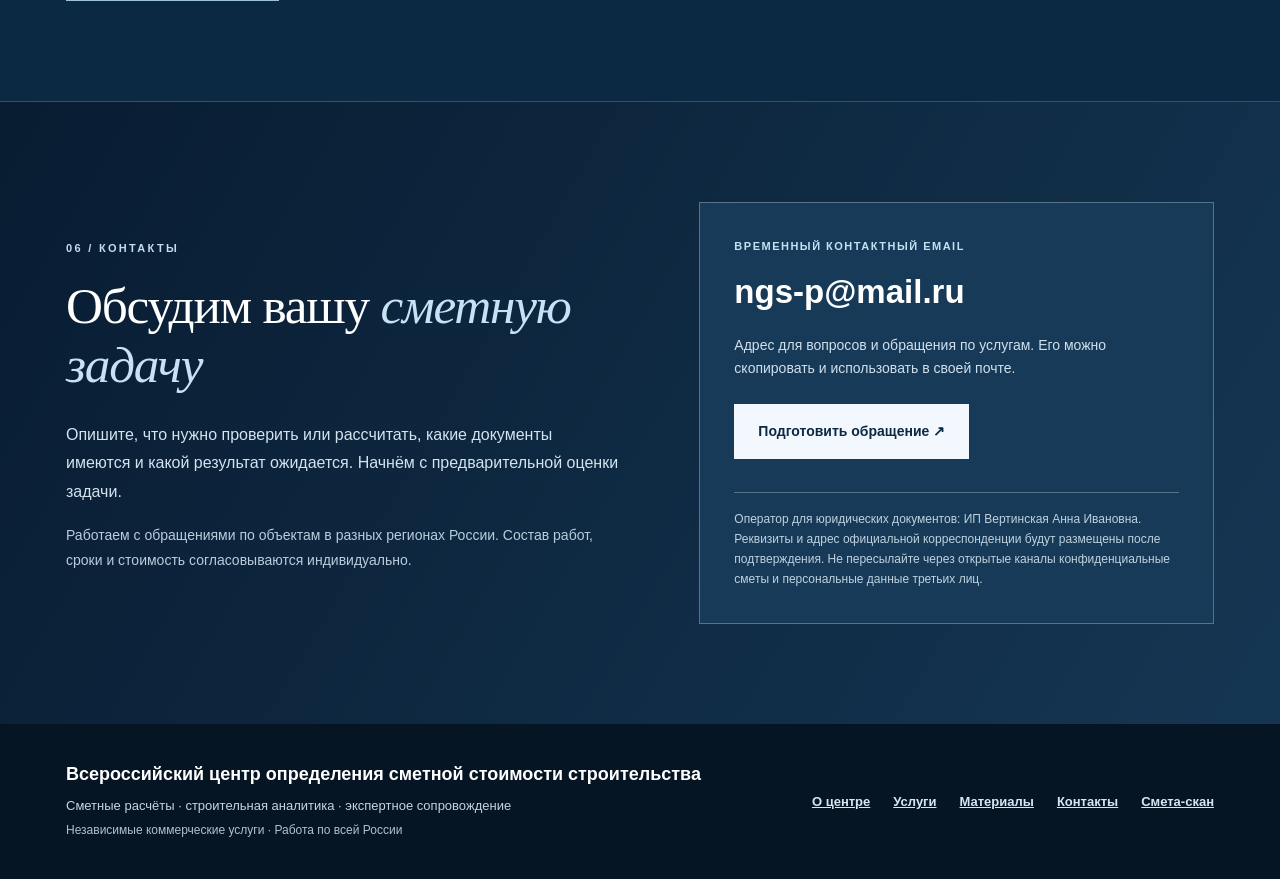
==== commit 9f5c4479: "Add practical GESN and KS-2 guides, sitemap, favicon, 404, and launch checklist" ====
--- a/index.html
+++ b/index.html
@@ -1,6 +1,6 @@
 <!doctype html>
 <html lang="ru"><head><meta charset="utf-8"><meta name="viewport" content="width=device-width,initial-scale=1"><meta name="description" content="Всероссийский центр определения сметной стоимости строительства — сметные расчёты, конъюнктурный анализ, проверка КС-2 и КС-3, экспертное сопровождение по России."><title>Всероссийский центр определения сметной стоимости строительства — сметные расчёты и аналитика</title>
-<link rel="canonical" href="https://sirotaandre07-cell.github.io/stroyanalitika/">
+<link rel="canonical" href="https://sirotaandre07-cell.github.io/stroyanalitika/"><link rel="icon" type="image/svg+xml" href="favicon.svg">
 <meta property="og:type" content="website">
 <meta property="og:locale" content="ru_RU">
 <meta property="og:title" content="Всероссийский центр определения сметной стоимости строительства">
@@ -144,8 +144,20 @@
 .footer .footer-note{font-size:12px;color:#adc2d0;margin-top:5px}
 @media(max-width:900px){.about-top,.contact-layout{grid-template-columns:1fr;gap:20px}.about-tiles{grid-template-columns:1fr}.about-tiles article{min-height:auto}.about-bottom{align-items:start;flex-direction:column}.footer-links{justify-content:flex-start}}
 @media(max-width:600px){.about-tiles article{padding:25px}.about-tiles h3{margin:16px 0 10px}.contact-panel{padding:24px}.contact-email{font-size:26px}.contact-layout h2{font-size:37px}.header-in{gap:15px}}
+/* Editorial materials */
+.materials-section{background:#0c2944;color:#f7fbff;border-top:1px solid #31536e}
+.materials-section .section-head h2,.materials-section .section-head h2 em{color:#fff}
+.materials-section .section-head p{color:#c4d6e6}
+.materials-cards{display:grid;grid-template-columns:1fr 1fr;gap:18px}
+.materials-cards article{display:flex;flex-direction:column;gap:12px;padding:33px 32px;background:#163b58;border:1px solid #3b5e7b}
+.materials-index{font-size:11px;text-transform:uppercase;letter-spacing:1.7px;font-weight:750;color:#b4d5eb}
+.materials-cards h3{font-size:29px;color:#fff;margin:8px 0}
+.materials-cards p{font-size:14px;color:#d0e1ed;margin:0 0 18px;flex:1}
+.materials-cards a{color:#ebf7ff;border-bottom:1px solid #8bb9d9;align-self:flex-start;font-size:14px;font-weight:700}
+.materials-all{display:inline-block;margin-top:24px;color:#fff;font-weight:700;border-bottom:1px solid #9cc1df;font-size:14px}
+@media(max-width:700px){.materials-cards{grid-template-columns:1fr}.materials-cards article{padding:26px}}
 </style></head><body>
-<header class="header"><div class="container header-in"><a class="logo" href="#home" aria-label="Всероссийский центр определения сметной стоимости строительства"><strong>Всероссийский центр</strong><small>определения сметной стоимости строительства</small></a><nav aria-label="Разделы"><a href="#about">О центре</a><a href="services.html">Услуги</a><a href="#process">Как работаем</a><a href="#contacts">Контакты</a><a class="nav-cta" href="#scan">Смета-скан</a></nav></div></header>
+<header class="header"><div class="container header-in"><a class="logo" href="#home" aria-label="Всероссийский центр определения сметной стоимости строительства"><strong>Всероссийский центр</strong><small>определения сметной стоимости строительства</small></a><nav aria-label="Разделы"><a href="#about">О центре</a><a href="services.html">Услуги</a><a href="materials.html">Материалы</a><a href="#contacts">Контакты</a><a class="nav-cta" href="#scan">Смета-скан</a></nav></div></header>
 <main><section class="hero hero-approved" id="home" aria-label="Всероссийский центр определения сметной стоимости строительства">
 <h1 class="visually-hidden">Всероссийский центр определения сметной стоимости строительства — сметные расчёты и экспертное сопровождение</h1>
 <div class="hero-mobile-intro">
@@ -198,6 +210,14 @@
 <p id="scan-status" role="status" aria-live="polite" class="scan-status"></p>
 <div class="disclaimer">Этот временный способ не отправляет данные автоматически: заявка формируется только в вашем браузере. Не указывайте конфиденциальные сведения. Перед полноценным приёмом заявок потребуется отдельный обработчик и политика персональных данных.</div></form></div></div></div></section>
 <section class="section light"><div class="container faq-grid"><div><div class="kicker">05 / Вопросы и ответы</div><h2>Что важно знать</h2></div><div><details><summary>Работаете ли вы с объектами по всей России?</summary><p>Да, задачи рассматриваются дистанционно независимо от региона проекта.</p></details><details><summary>Можно ли заказать только проверку отдельного раздела?</summary><p>Да, состав и объём работ согласуются отдельно для каждой задачи.</p></details><details><summary>Как определяется стоимость услуг?</summary><p>После знакомства с задачей, документами и ожидаемым результатом.</p></details><details><summary>Как передать исходную смету?</summary><p>Способ безопасной передачи документов будет согласован после подключения канала приёма заявок.</p></details></div></div></section>
+<section class="section materials-section" id="materials" aria-labelledby="materials-heading">
+<div class="container"><div class="section-head"><div><div class="kicker">05 / Справочные материалы</div><h2 id="materials-heading">Полезно знать<br><em>до проверки сметы</em></h2></div><p>Короткие разъяснения о сметных нормативах и проверке актов. Помогут подготовить исходные документы для анализа.</p></div>
+<div class="materials-cards">
+<article><div class="materials-index">01 / Сметное нормирование</div><h3>ГЭСН и ФЕР: что стоит за шифрами</h3><p>В чём разница между элементными сметными нормами и федеральными единичными расценками и почему важен метод расчёта.</p><a href="materials.html#gesn-fer">Читать материал ↗</a></article>
+<article><div class="materials-index">02 / Выполненные работы</div><h3>Как сопоставить КС-2 со сметой</h3><p>Какие документы понадобятся, как сверить объёмы и что учесть при определении остатка незакрытых работ.</p><a href="materials.html#ks2">Читать материал ↗</a></article>
+</div>
+<a class="materials-all" href="materials.html">Все справочные материалы ↗</a>
+</div></section>
 <section class="section contact-section" id="contacts" aria-labelledby="contacts-heading">
 <div class="container contact-layout">
 <div><div class="kicker">06 / Контакты</div><h2 id="contacts-heading">Обсудим вашу <em>сметную задачу</em></h2><p>Опишите, что нужно проверить или рассчитать, какие документы имеются и какой результат ожидается. Начнём с предварительной оценки задачи.</p><p class="contact-secondary">Работаем с обращениями по объектам в разных регионах России. Состав работ, сроки и стоимость согласовываются индивидуально.</p></div>
@@ -211,7 +231,7 @@
 </div>
 </div></section>
 </main>
-<footer class="footer"><div class="container footer-in"><div><strong>Всероссийский центр определения сметной стоимости строительства</strong><p>Сметные расчёты · строительная аналитика · экспертное сопровождение</p><p class="footer-note">Независимые коммерческие услуги · Работа по всей России</p></div><div class="footer-links"><a href="#about">О центре</a><a href="services.html">Услуги</a><a href="#contacts">Контакты</a><a href="#scan">Смета-скан</a></div></div></footer>
+<footer class="footer"><div class="container footer-in"><div><strong>Всероссийский центр определения сметной стоимости строительства</strong><p>Сметные расчёты · строительная аналитика · экспертное сопровождение</p><p class="footer-note">Независимые коммерческие услуги · Работа по всей России</p></div><div class="footer-links"><a href="#about">О центре</a><a href="services.html">Услуги</a><a href="materials.html">Материалы</a><a href="#contacts">Контакты</a><a href="#scan">Смета-скан</a></div></div></footer>
 
 <script>
 (function(){
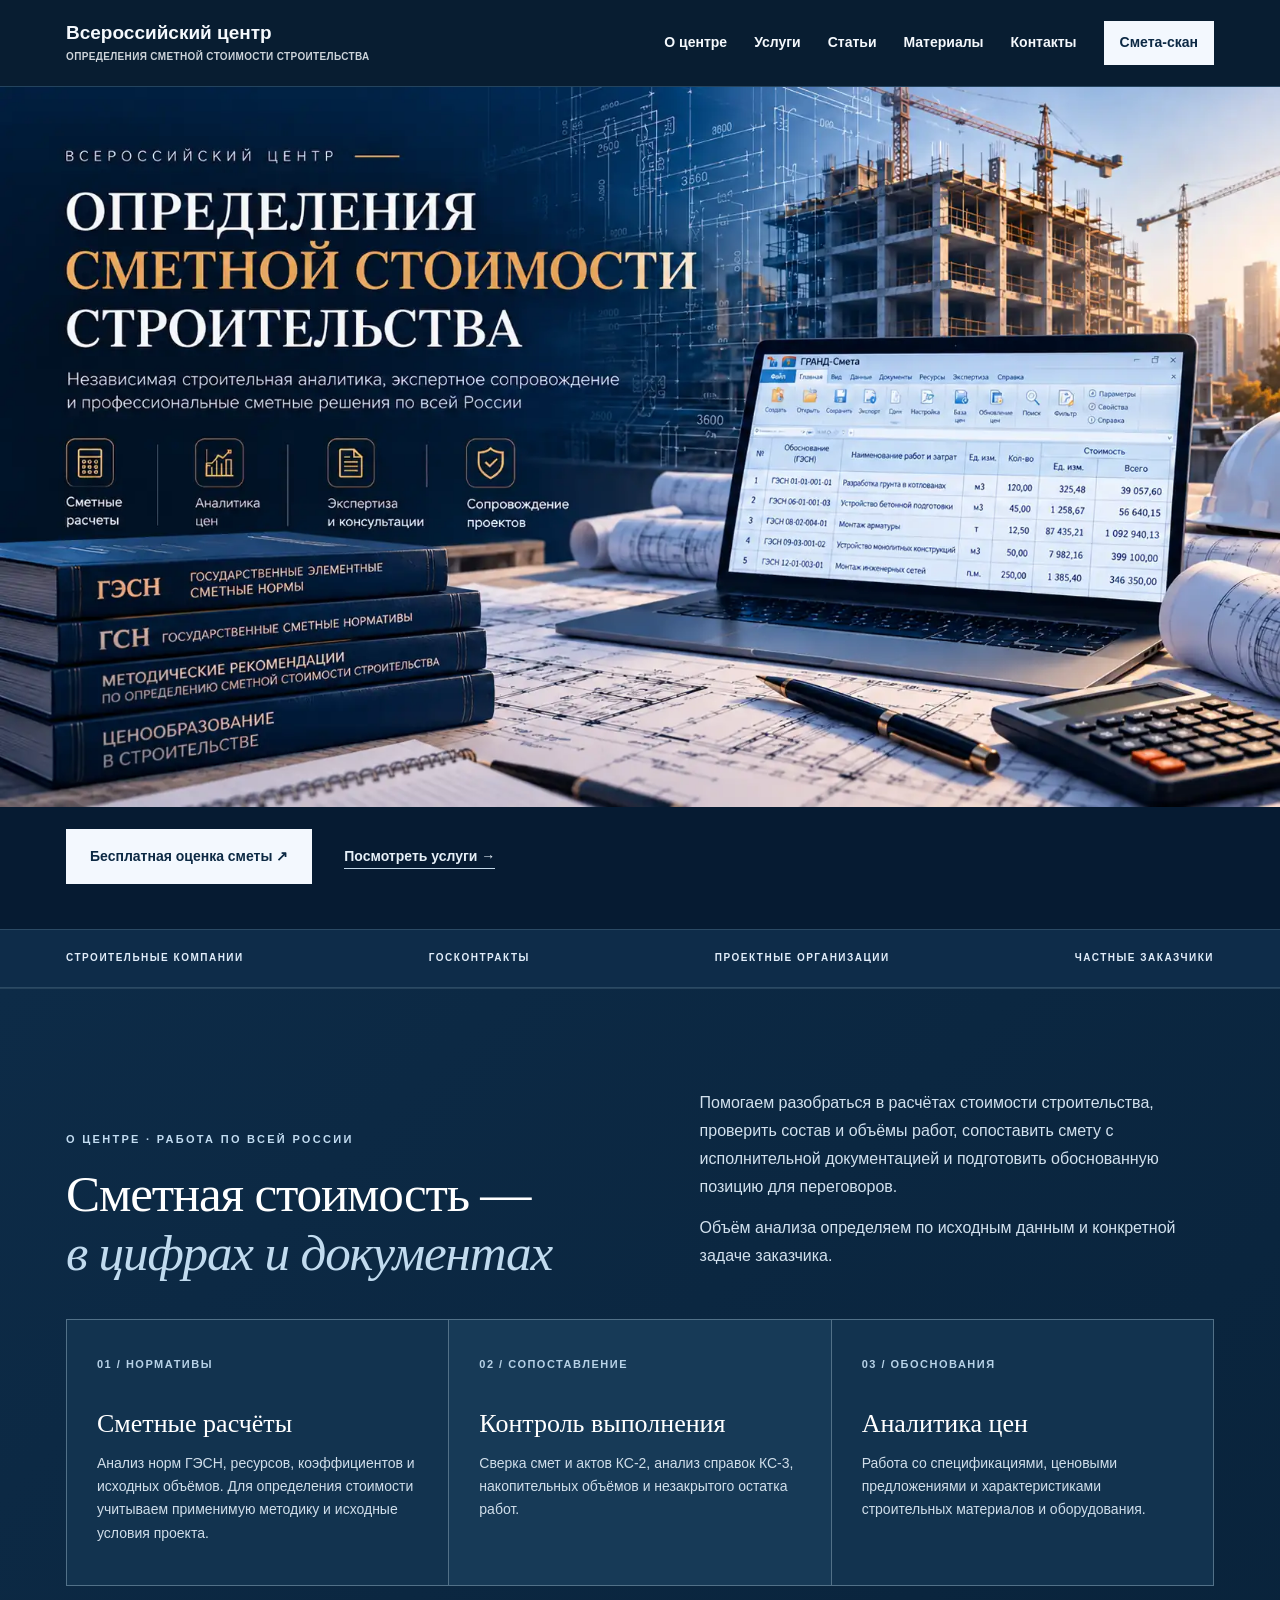
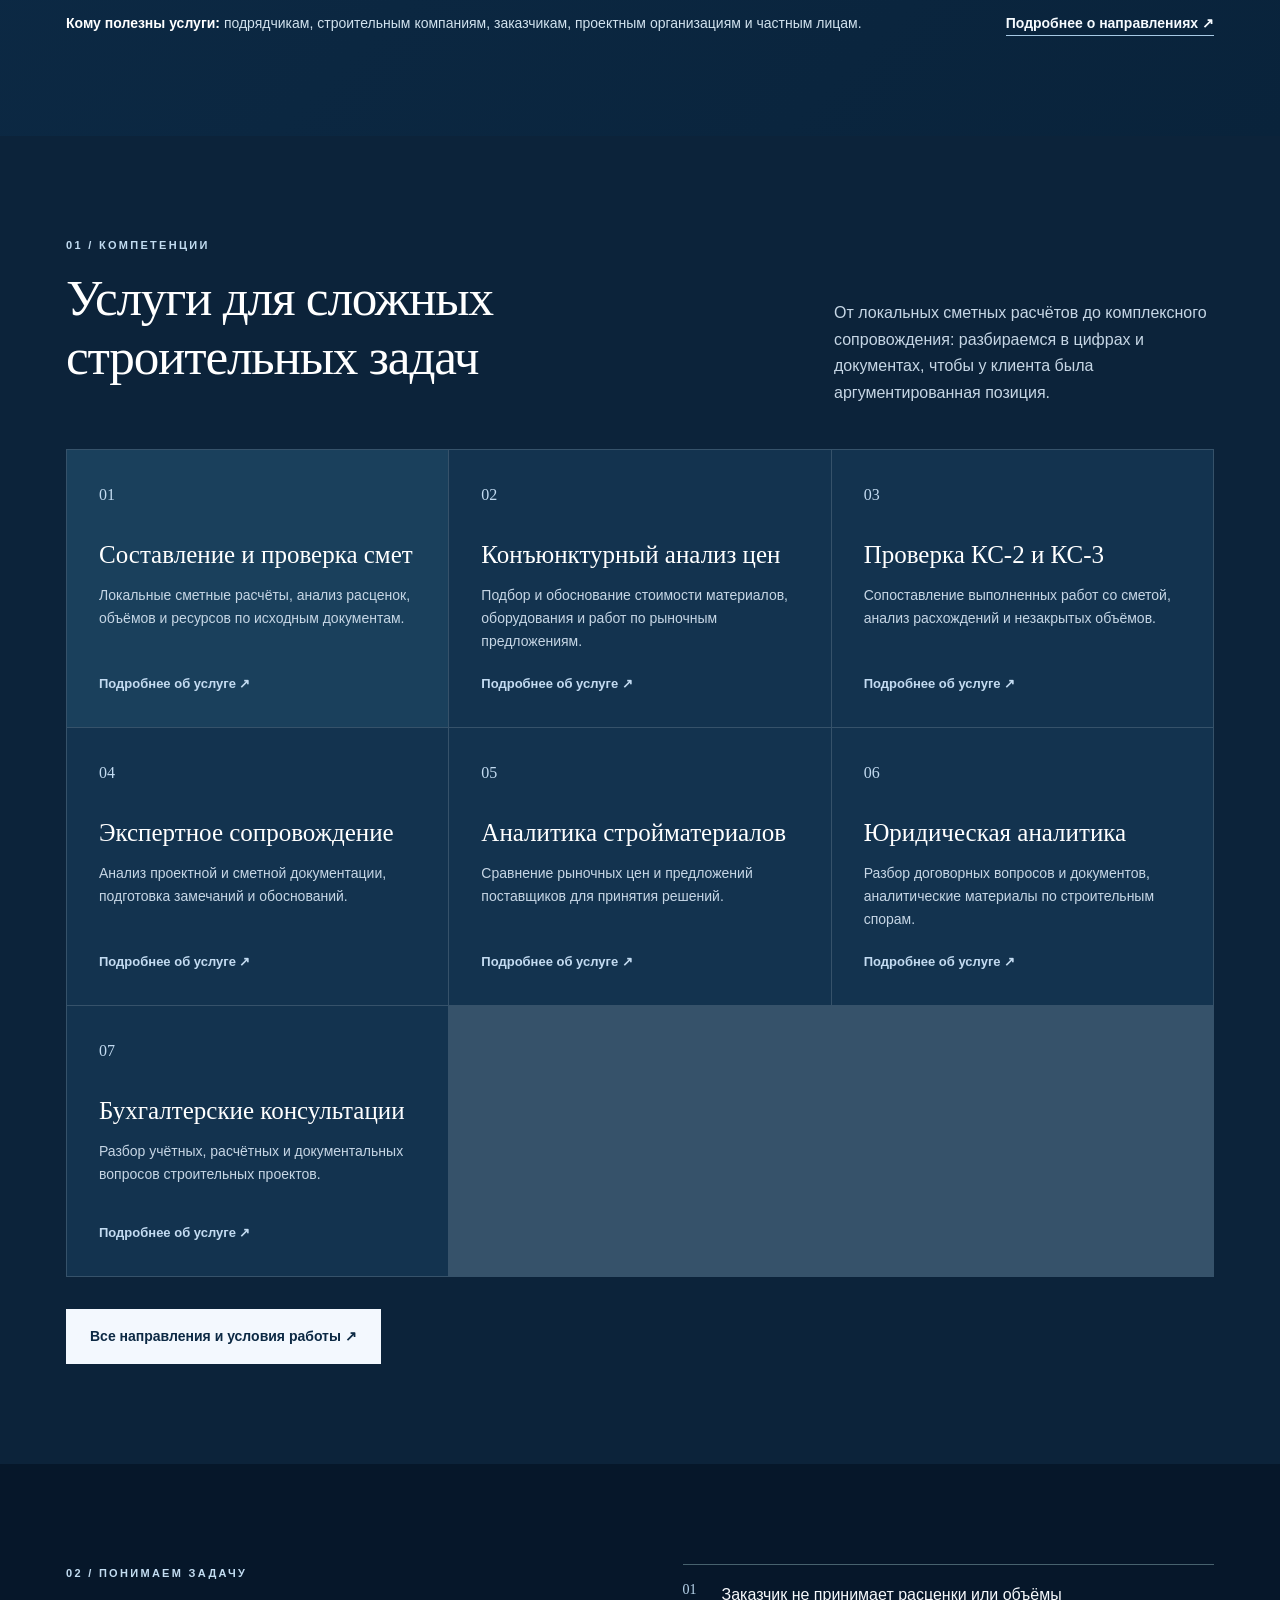
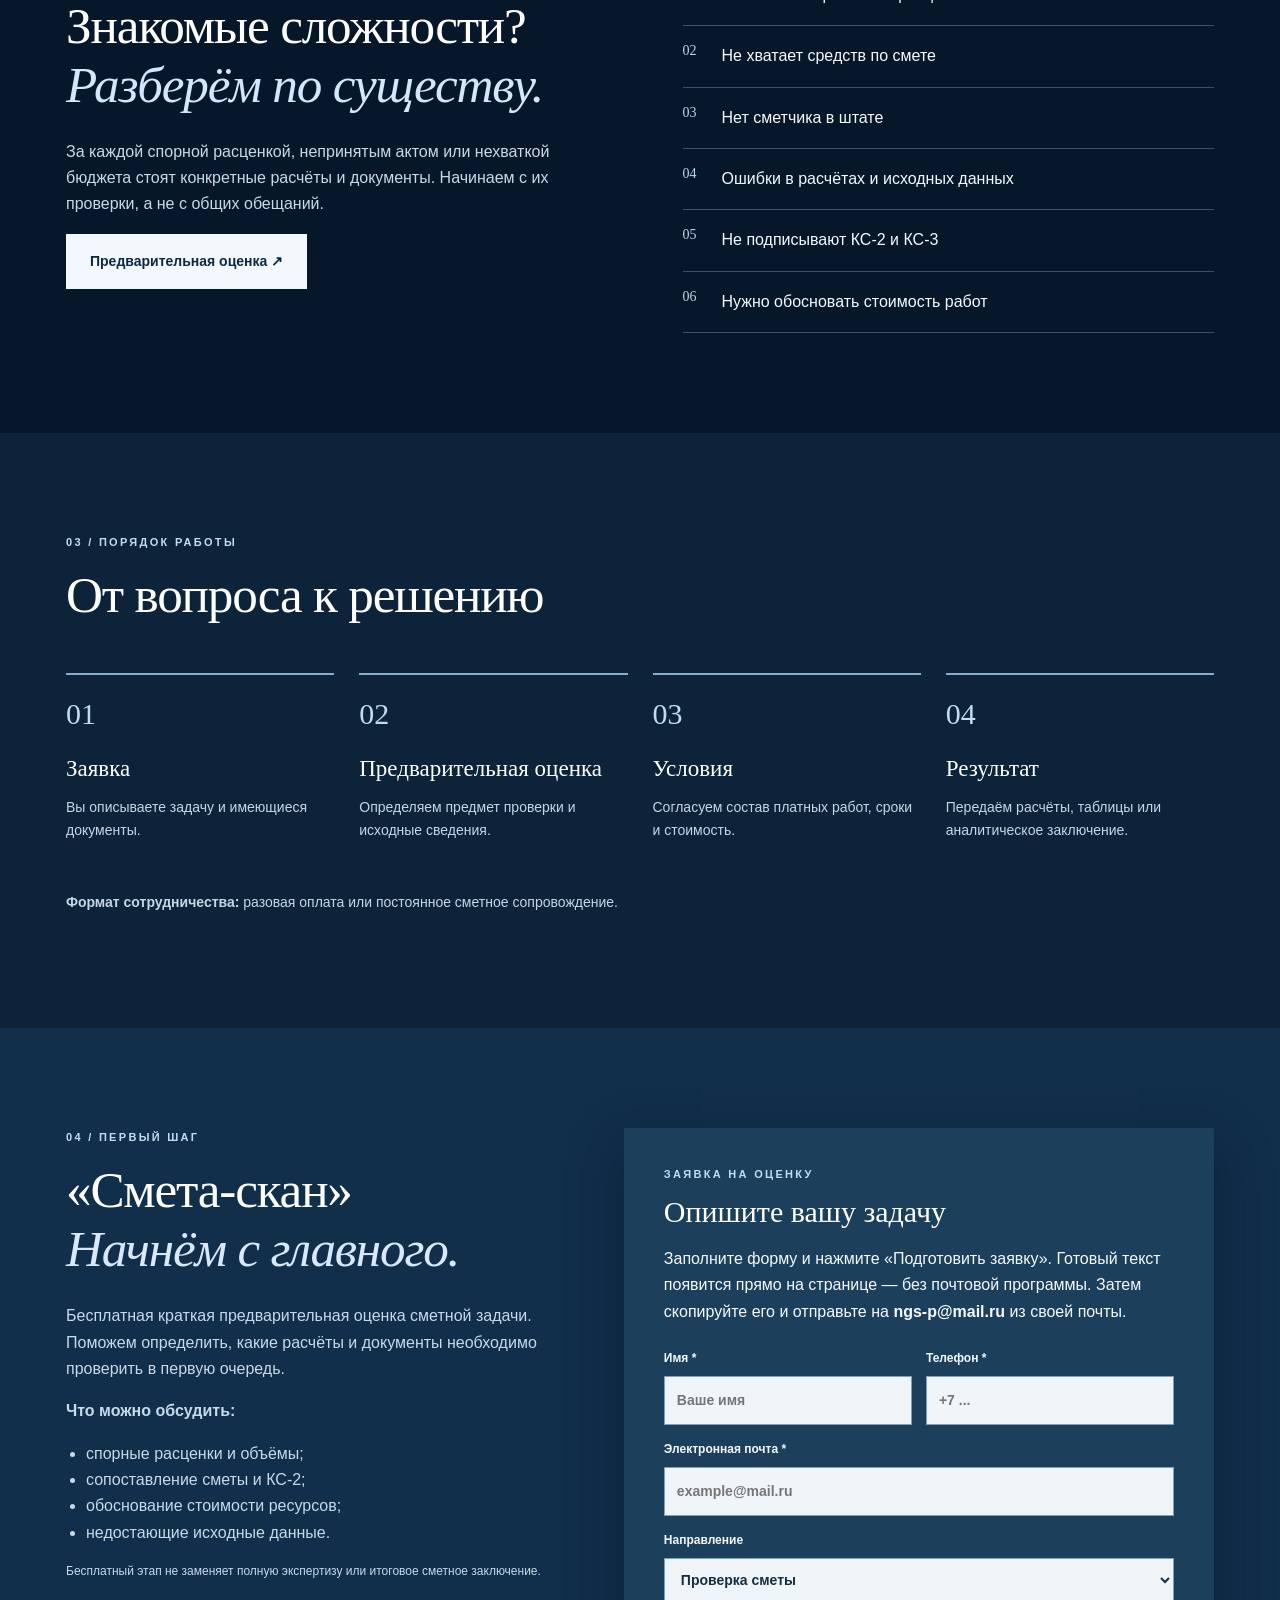
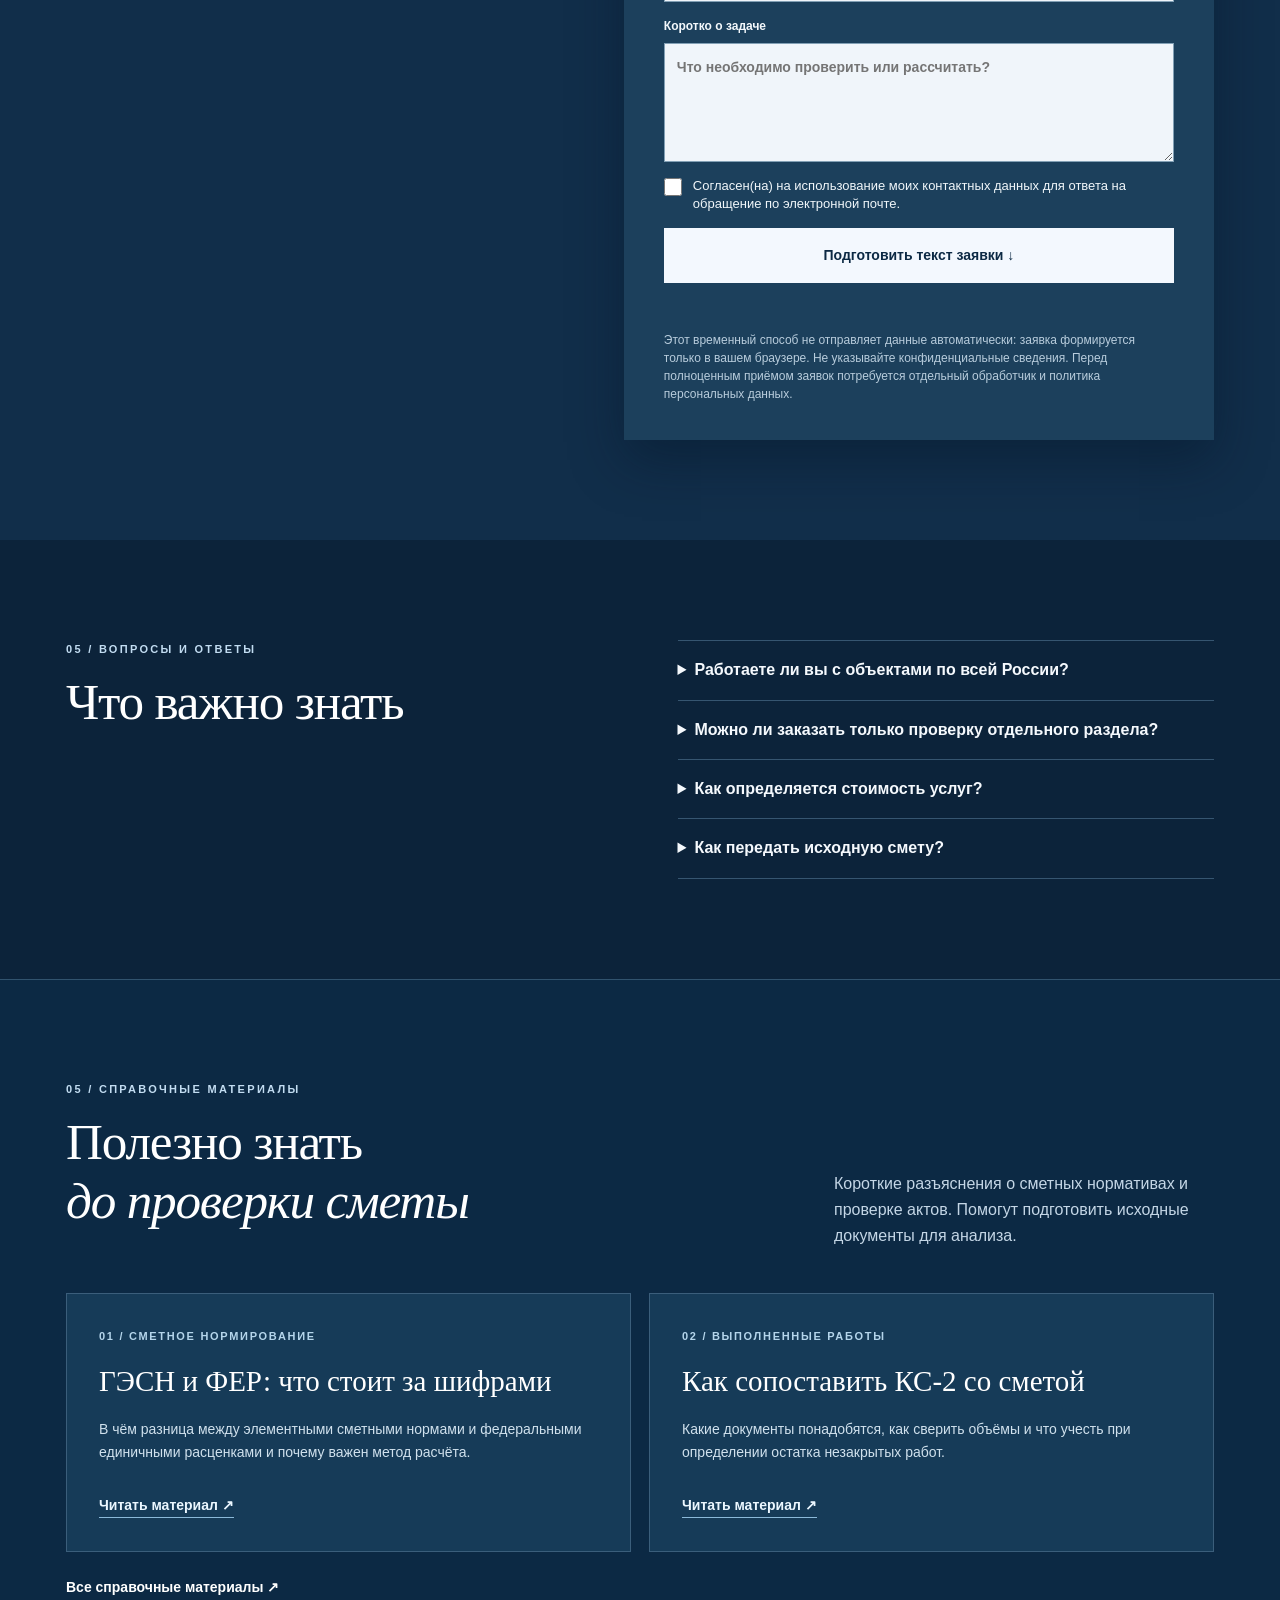
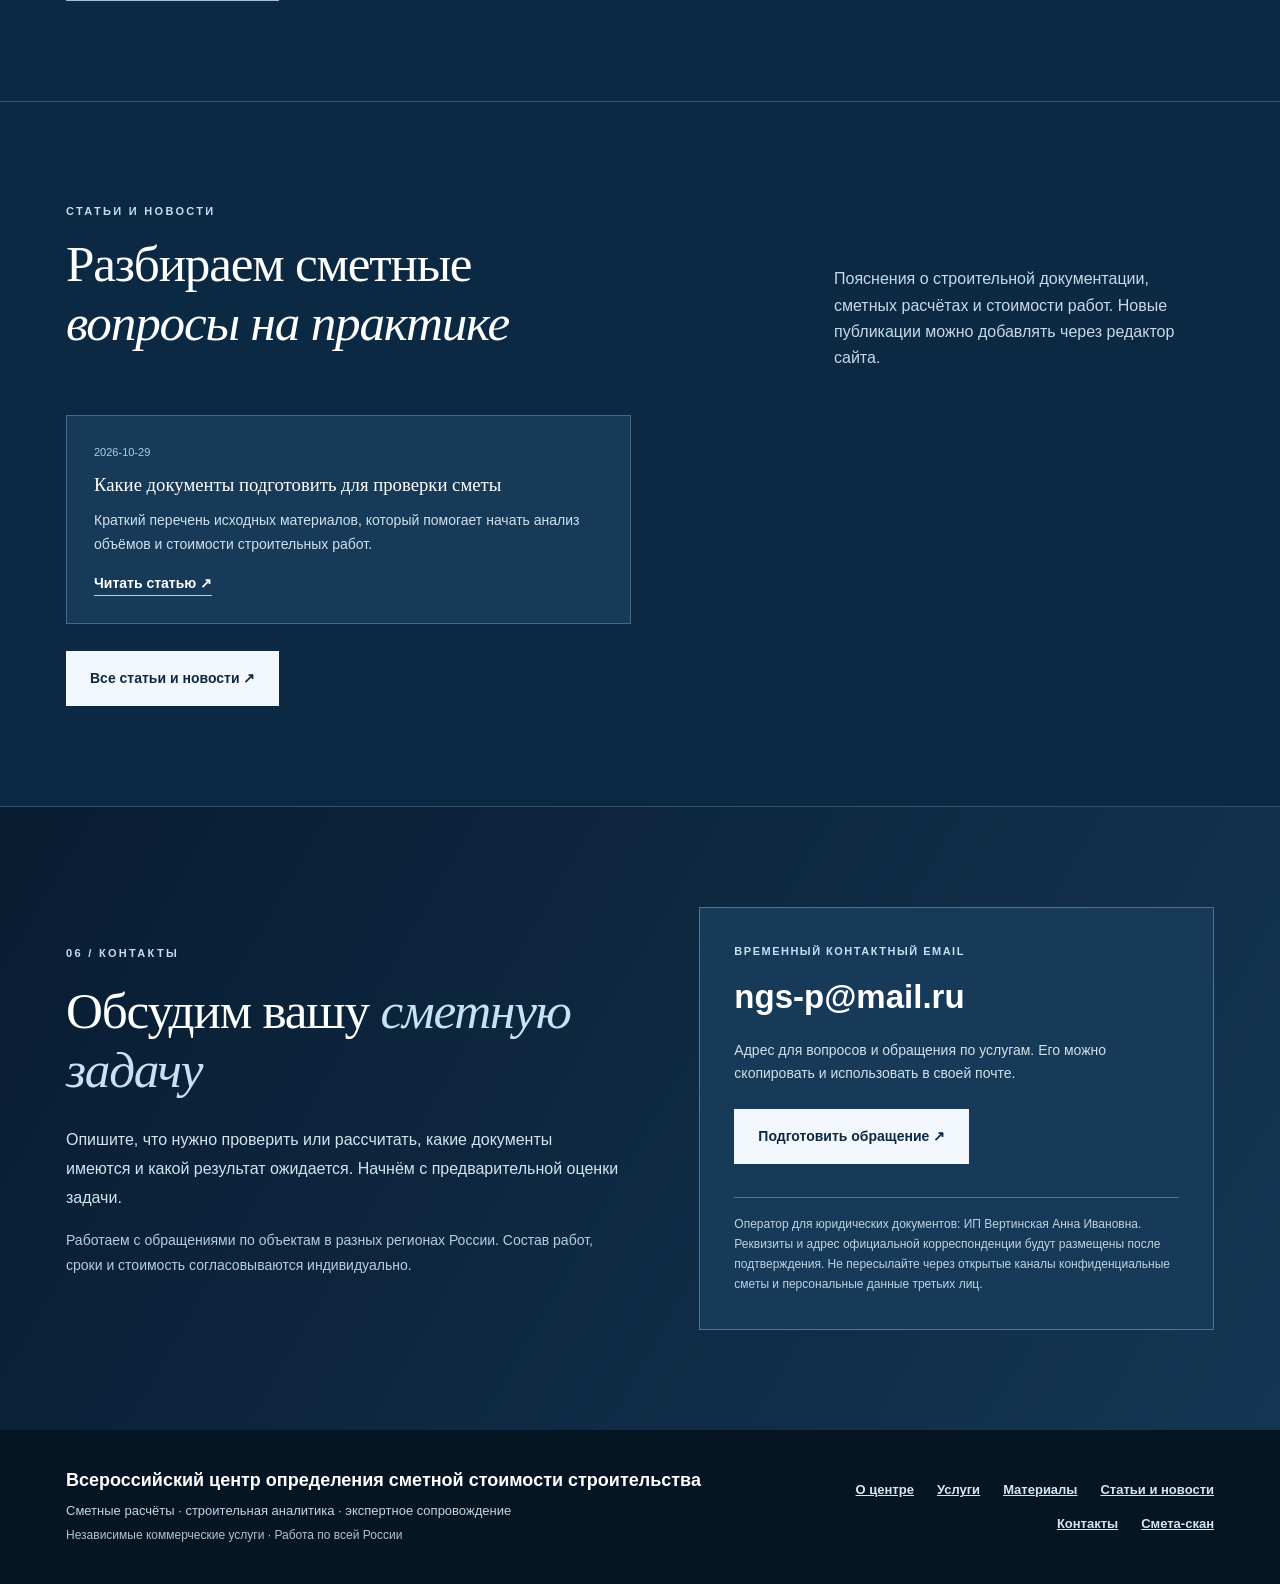
==== commit 16629bad: "Introduce GitHub-backed Pages CMS for site settings, hero image and news" ====
--- a/index.html
+++ b/index.html
@@ -156,8 +156,9 @@
 .materials-cards a{color:#ebf7ff;border-bottom:1px solid #8bb9d9;align-self:flex-start;font-size:14px;font-weight:700}
 .materials-all{display:inline-block;margin-top:24px;color:#fff;font-weight:700;border-bottom:1px solid #9cc1df;font-size:14px}
 @media(max-width:700px){.materials-cards{grid-template-columns:1fr}.materials-cards article{padding:26px}}
+.news-teaser{background:#0c2944;color:#f7fbff;border-top:1px solid #355670}.news-teaser h2,.news-teaser h2 em{color:#fff}.news-teaser .section-head p{color:#c6d9e8}.news-teaser-items{display:grid;grid-template-columns:repeat(2,minmax(0,1fr));gap:18px}.news-teaser-items article{padding:27px;border:1px solid #476880;background:#163a58}.news-teaser-items h3{margin:13px 0;color:#fff}.news-teaser-items p{font-size:14px;color:#d0e0ed}.news-teaser-items .news-date{font-size:11px;color:#aacee8}.news-teaser-items a{display:inline-block;font-size:14px;font-weight:700;border-bottom:1px solid #accfe5;color:#fff}@media(max-width:650px){.news-teaser-items{grid-template-columns:1fr}}
 </style></head><body>
-<header class="header"><div class="container header-in"><a class="logo" href="#home" aria-label="Всероссийский центр определения сметной стоимости строительства"><strong>Всероссийский центр</strong><small>определения сметной стоимости строительства</small></a><nav aria-label="Разделы"><a href="#about">О центре</a><a href="services.html">Услуги</a><a href="materials.html">Материалы</a><a href="#contacts">Контакты</a><a class="nav-cta" href="#scan">Смета-скан</a></nav></div></header>
+<header class="header"><div class="container header-in"><a class="logo" href="#home" aria-label="Всероссийский центр определения сметной стоимости строительства"><strong>Всероссийский центр</strong><small>определения сметной стоимости строительства</small></a><nav aria-label="Разделы"><a href="#about">О центре</a><a href="services.html">Услуги</a><a href="news.html">Статьи</a><a href="materials.html">Материалы</a><a href="#contacts">Контакты</a><a class="nav-cta" href="#scan">Смета-скан</a></nav></div></header>
 <main><section class="hero hero-approved" id="home" aria-label="Всероссийский центр определения сметной стоимости строительства">
 <h1 class="visually-hidden">Всероссийский центр определения сметной стоимости строительства — сметные расчёты и экспертное сопровождение</h1>
 <div class="hero-mobile-intro">
@@ -165,14 +166,14 @@
 <h2>Определение сметной стоимости строительства</h2>
 <p>Сметные расчёты, ценовая аналитика, экспертиза и сопровождение проектов по всей России.</p>
 </div>
-<figure class="approved-visual"><img src="assets/hero-gesn-final.webp" width="1672" height="941" alt="ГЭСН без года на нормативном сборнике, таблица ГЭСН на ноутбуке, архитектурные чертежи, калькулятор и строящийся объект" fetchpriority="high" decoding="async"></figure>
+<figure class="approved-visual"><img id="hero-manageable-image" src="assets/hero-gesn-final.webp" width="1672" height="941" alt="ГЭСН без года на нормативном сборнике, таблица ГЭСН на ноутбуке, архитектурные чертежи, калькулятор и строящийся объект" fetchpriority="high" decoding="async"></figure>
 <div class="container approved-actions"><a class="btn" href="#scan">Бесплатная оценка сметы ↗</a><a class="text-link" href="#services">Посмотреть услуги →</a></div>
 </section>
 <div class="strip"><div class="container strip-in"><span>СТРОИТЕЛЬНЫЕ КОМПАНИИ</span><span>ГОСКОНТРАКТЫ</span><span>ПРОЕКТНЫЕ ОРГАНИЗАЦИИ</span><span>ЧАСТНЫЕ ЗАКАЗЧИКИ</span></div></div>
 <section class="section about-section" id="about" aria-labelledby="about-heading">
 <div class="container">
 <div class="about-top"><div><div class="kicker">О центре · Работа по всей России</div><h2 id="about-heading">Сметная стоимость —<br><em>в цифрах и документах</em></h2></div>
-<div class="about-lead"><p>Помогаем разобраться в расчётах стоимости строительства, проверить состав и объёмы работ, сопоставить смету с исполнительной документацией и подготовить обоснованную позицию для переговоров.</p><p>Объём анализа определяем по исходным данным и конкретной задаче заказчика.</p></div></div>
+<div class="about-lead"><p data-site-text="about_lead">Помогаем разобраться в расчётах стоимости строительства, проверить состав и объёмы работ, сопоставить смету с исполнительной документацией и подготовить обоснованную позицию для переговоров.</p><p data-site-text="about_details">Объём анализа определяем по исходным данным и конкретной задаче заказчика.</p></div></div>
 <div class="about-tiles">
 <article><span class="about-num">01 / Нормативы</span><h3>Сметные расчёты</h3><p>Анализ норм ГЭСН, ресурсов, коэффициентов и исходных объёмов. Для определения стоимости учитываем применимую методику и исходные условия проекта.</p></article>
 <article><span class="about-num">02 / Сопоставление</span><h3>Контроль выполнения</h3><p>Сверка смет и актов КС-2, анализ справок КС-3, накопительных объёмов и незакрытого остатка работ.</p></article>
@@ -218,20 +219,22 @@
 </div>
 <a class="materials-all" href="materials.html">Все справочные материалы ↗</a>
 </div></section>
+<section class="section news-teaser" id="news">
+<div class="container"><div class="section-head"><div><div class="kicker">Статьи и новости</div><h2>Разбираем сметные<br><em>вопросы на практике</em></h2></div><p>Пояснения о строительной документации, сметных расчётах и стоимости работ. Новые публикации можно добавлять через редактор сайта.</p></div><div id="news-on-home" class="news-teaser-items" aria-live="polite"><p>Подборка материалов скоро появится.</p></div><div style="margin-top:27px"><a class="btn" href="news.html">Все статьи и новости ↗</a></div></div></section>
 <section class="section contact-section" id="contacts" aria-labelledby="contacts-heading">
 <div class="container contact-layout">
-<div><div class="kicker">06 / Контакты</div><h2 id="contacts-heading">Обсудим вашу <em>сметную задачу</em></h2><p>Опишите, что нужно проверить или рассчитать, какие документы имеются и какой результат ожидается. Начнём с предварительной оценки задачи.</p><p class="contact-secondary">Работаем с обращениями по объектам в разных регионах России. Состав работ, сроки и стоимость согласовываются индивидуально.</p></div>
+<div><div class="kicker">06 / Контакты</div><h2 id="contacts-heading">Обсудим вашу <em>сметную задачу</em></h2><p data-site-text="contacts_intro">Опишите, что нужно проверить или рассчитать, какие документы имеются и какой результат ожидается. Начнём с предварительной оценки задачи.</p><p class="contact-secondary" data-site-text="contacts_scope">Работаем с обращениями по объектам в разных регионах России. Состав работ, сроки и стоимость согласовываются индивидуально.</p></div>
 <div class="contact-panel">
-<div class="contact-label">ВРЕМЕННЫЙ КОНТАКТНЫЙ EMAIL</div>
-<a class="contact-email" href="mailto:ngs-p@mail.ru">ngs-p@mail.ru</a>
-<p>Адрес для вопросов и обращения по услугам. Его можно скопировать и использовать в своей почте.</p>
+<div class="contact-label" data-site-text="contact_email_label">ВРЕМЕННЫЙ КОНТАКТНЫЙ EMAIL</div>
+<a class="contact-email" data-site-email="1" href="mailto:ngs-p@mail.ru">ngs-p@mail.ru</a>
+<p data-site-text="email_note">Адрес для вопросов и обращения по услугам. Его можно скопировать и использовать в своей почте.</p>
 <a href="#scan" class="btn">Подготовить обращение ↗</a>
 <div class="contact-rule"></div>
-<p class="contact-legal">Оператор для юридических документов: ИП Вертинская Анна Ивановна. Реквизиты и адрес официальной корреспонденции будут размещены после подтверждения. Не пересылайте через открытые каналы конфиденциальные сметы и персональные данные третьих лиц.</p>
+<p class="contact-legal">Оператор для юридических документов: <span data-site-text="operator_name">ИП Вертинская Анна Ивановна</span>. Реквизиты и адрес официальной корреспонденции будут размещены после подтверждения. Не пересылайте через открытые каналы конфиденциальные сметы и персональные данные третьих лиц.</p>
 </div>
 </div></section>
 </main>
-<footer class="footer"><div class="container footer-in"><div><strong>Всероссийский центр определения сметной стоимости строительства</strong><p>Сметные расчёты · строительная аналитика · экспертное сопровождение</p><p class="footer-note">Независимые коммерческие услуги · Работа по всей России</p></div><div class="footer-links"><a href="#about">О центре</a><a href="services.html">Услуги</a><a href="materials.html">Материалы</a><a href="#contacts">Контакты</a><a href="#scan">Смета-скан</a></div></div></footer>
+<footer class="footer"><div class="container footer-in"><div><strong>Всероссийский центр определения сметной стоимости строительства</strong><p>Сметные расчёты · строительная аналитика · экспертное сопровождение</p><p class="footer-note">Независимые коммерческие услуги · Работа по всей России</p></div><div class="footer-links"><a href="#about">О центре</a><a href="services.html">Услуги</a><a href="materials.html">Материалы</a><a href="news.html">Статьи и новости</a><a href="#contacts">Контакты</a><a href="#scan">Смета-скан</a></div></div></footer>
 
 <script>
 (function(){
@@ -271,6 +274,7 @@
 })();
 </script>
 <script src="./config/scan-form.js" defer></script>
+<script src="./assets/cms-content.js" defer></script>
 <script defer>
 (function(){
 "use strict";
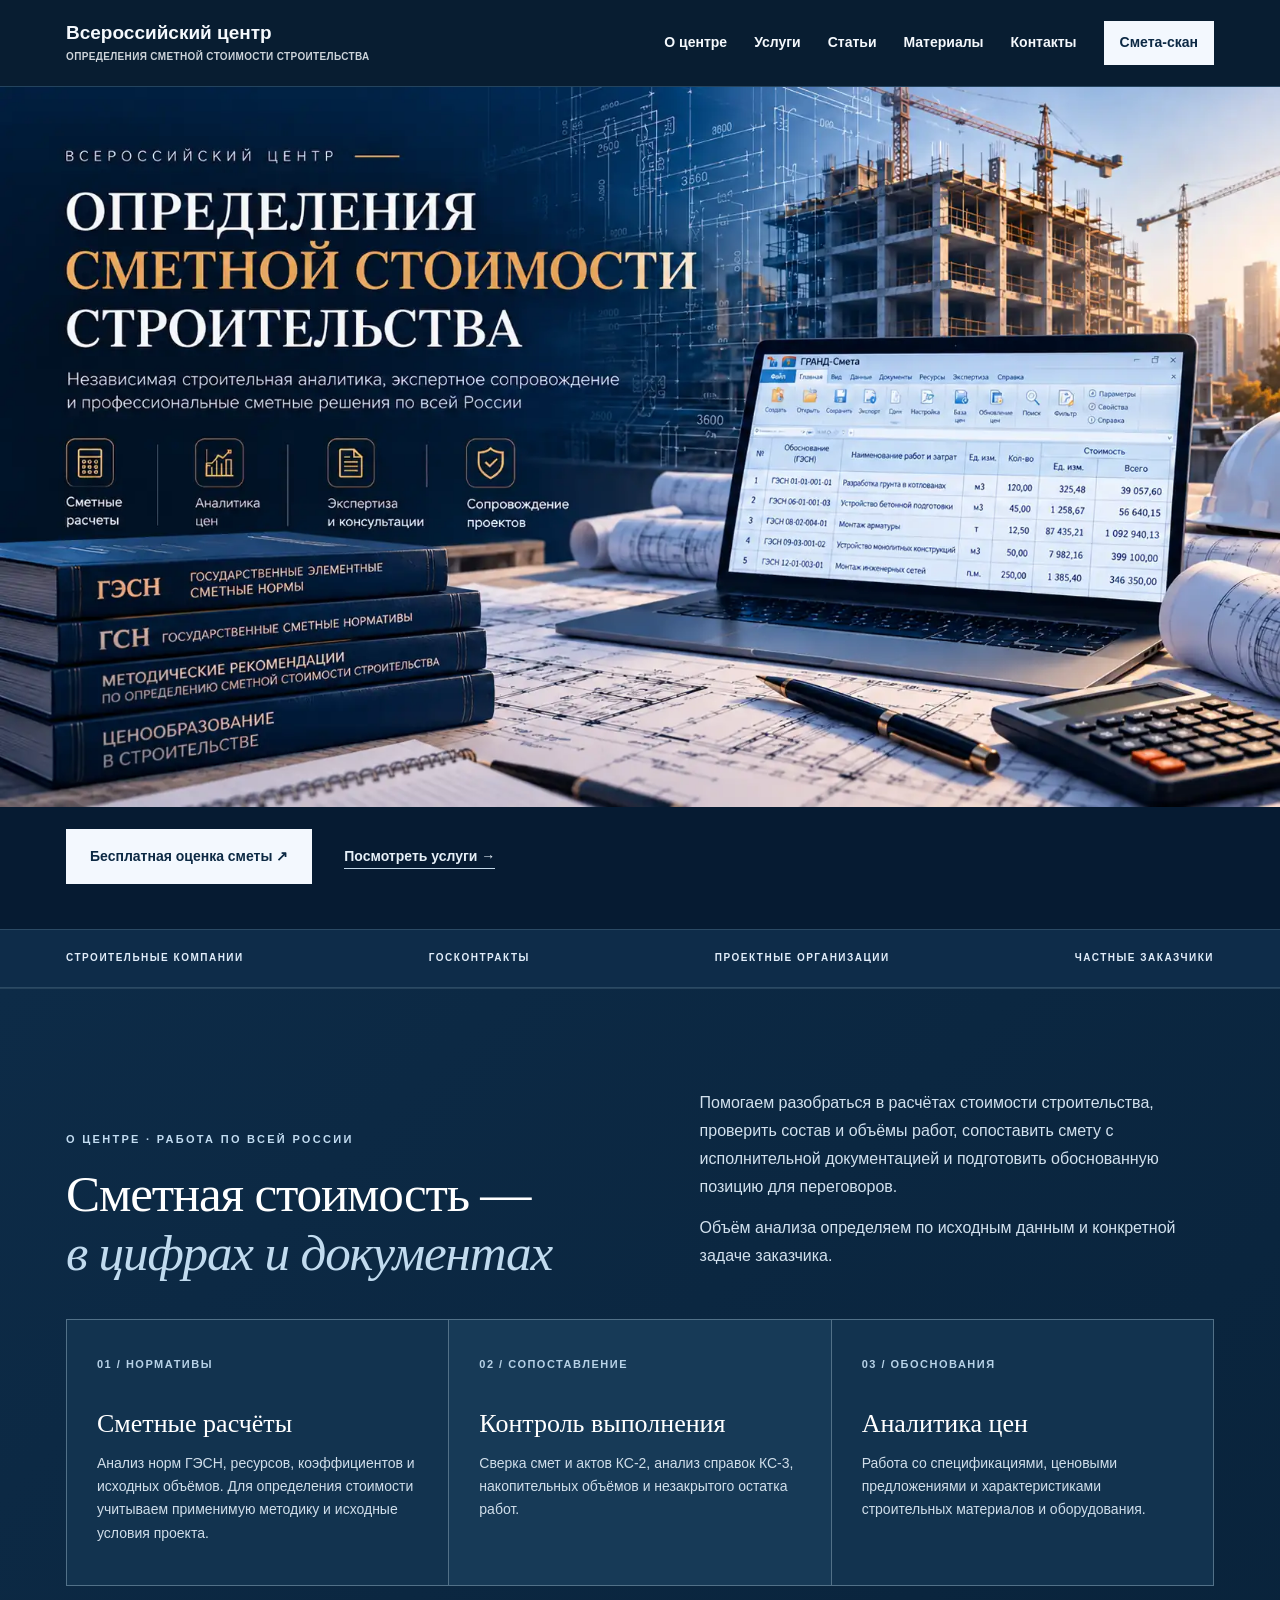
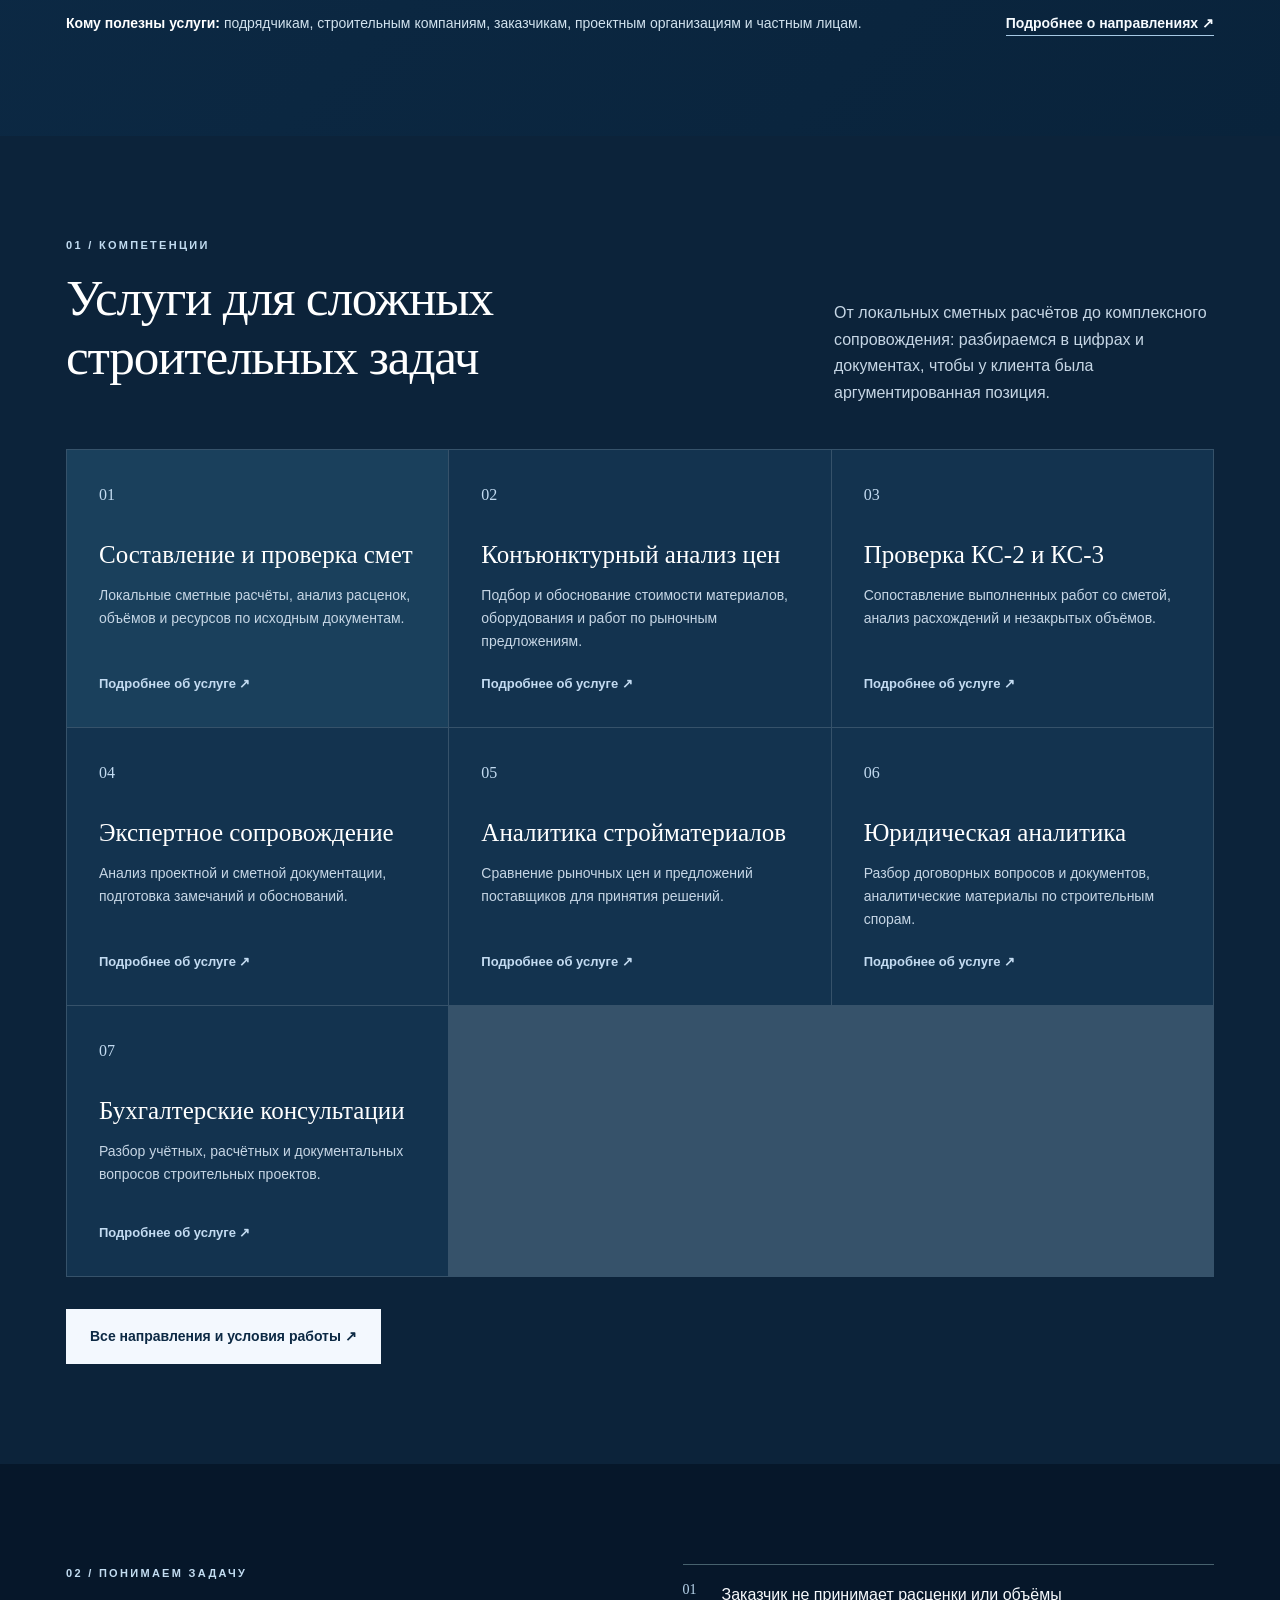
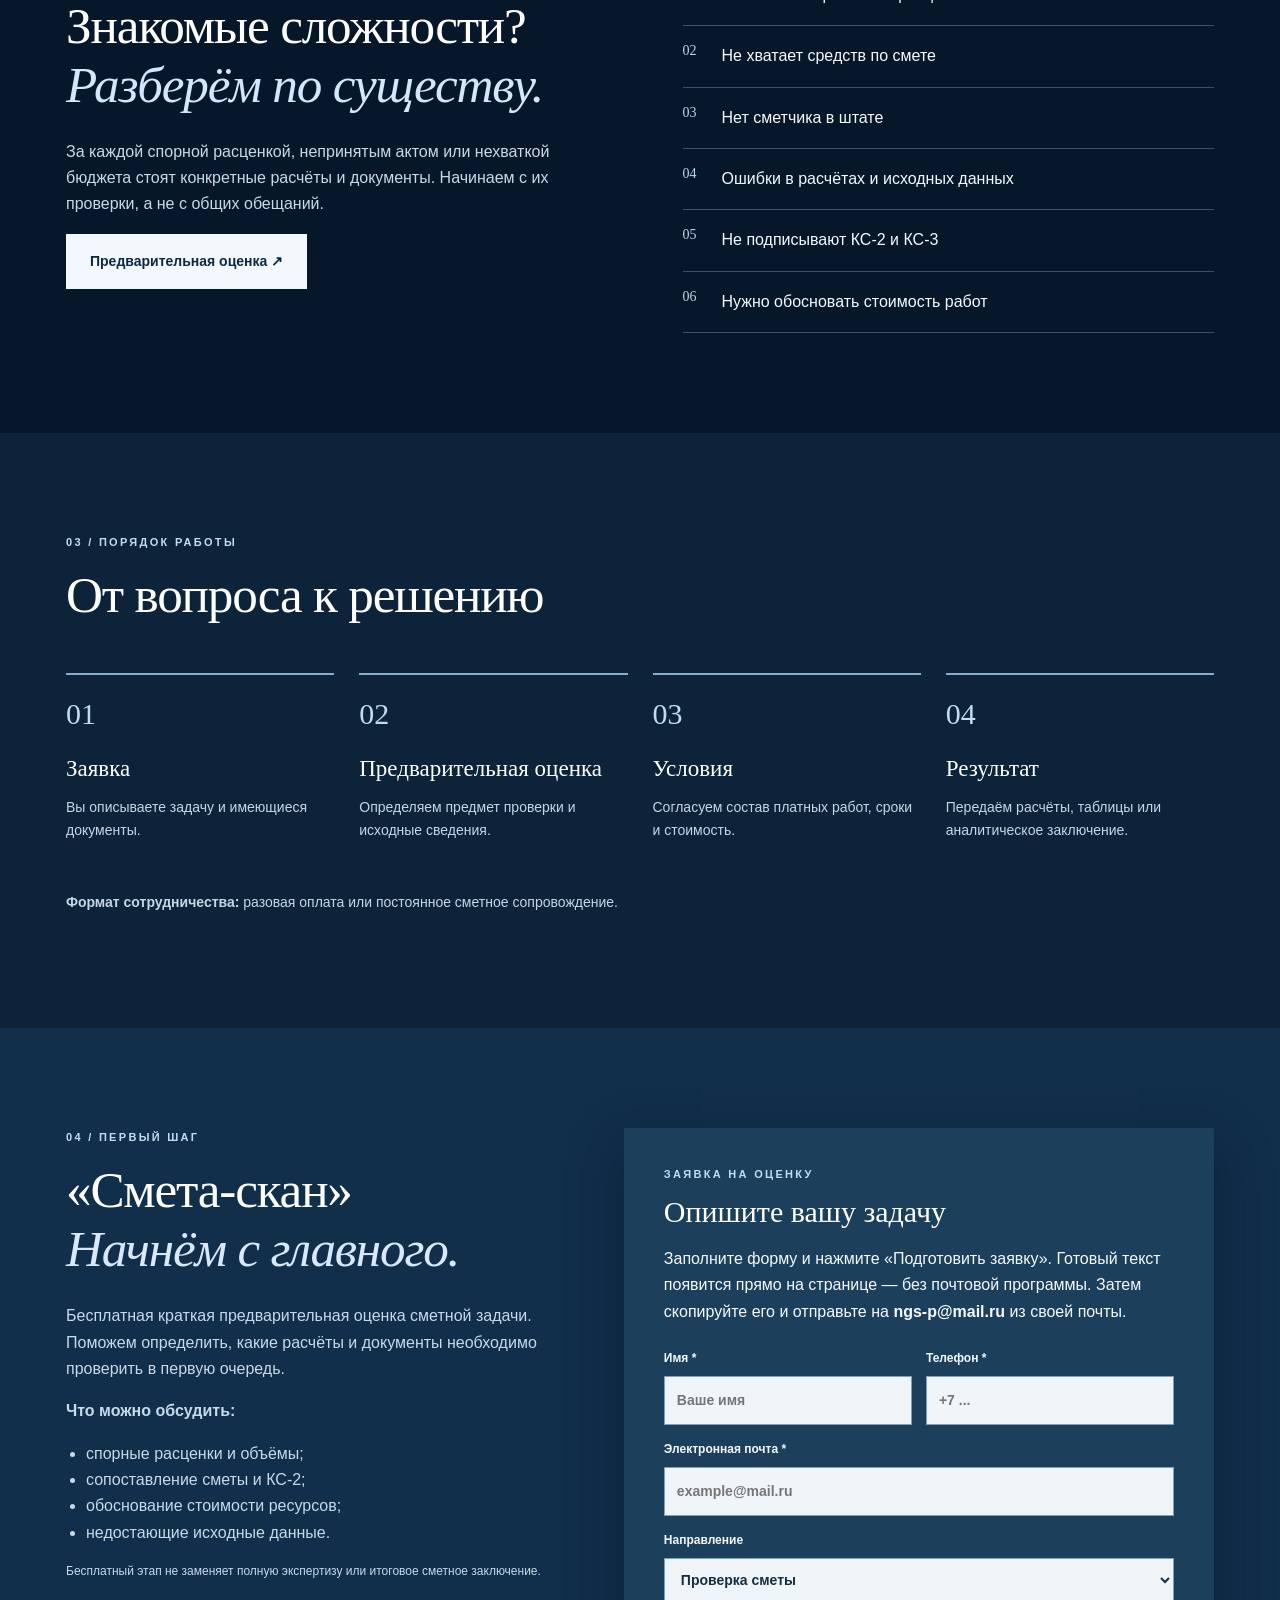
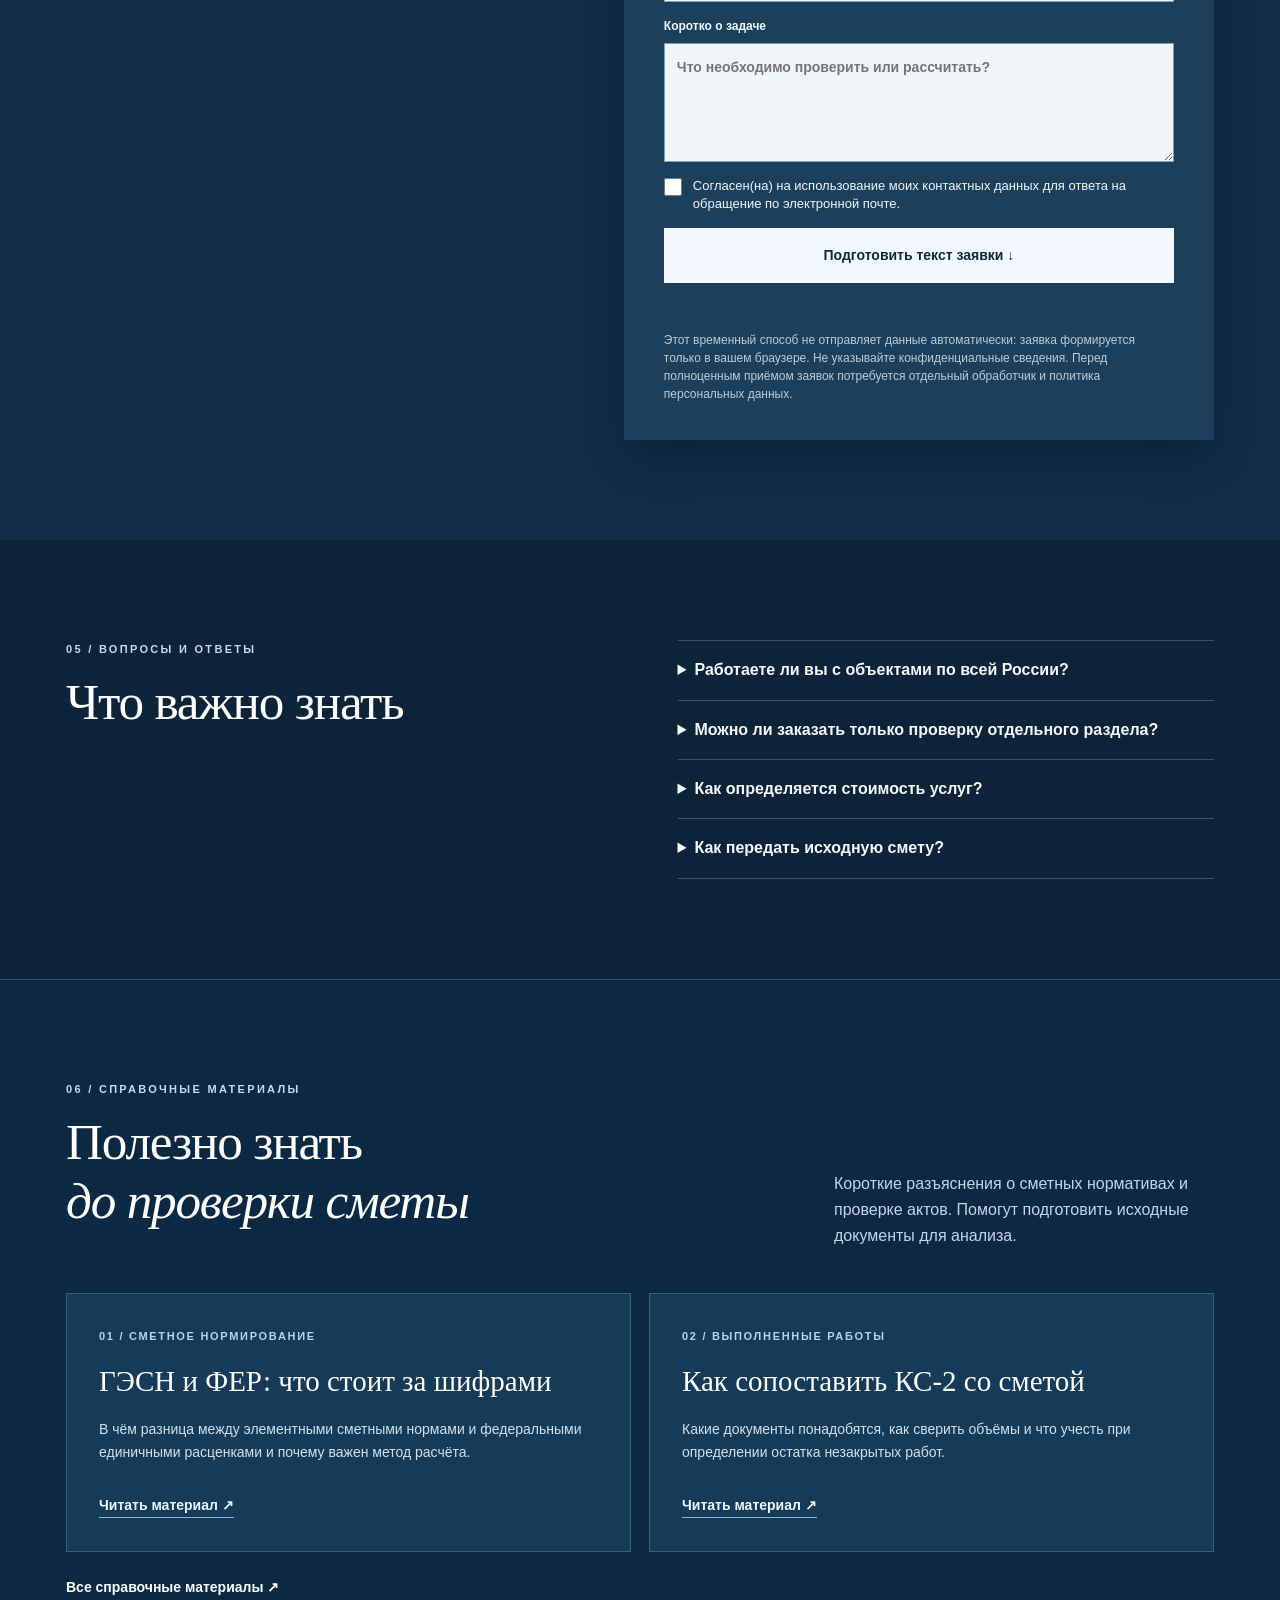
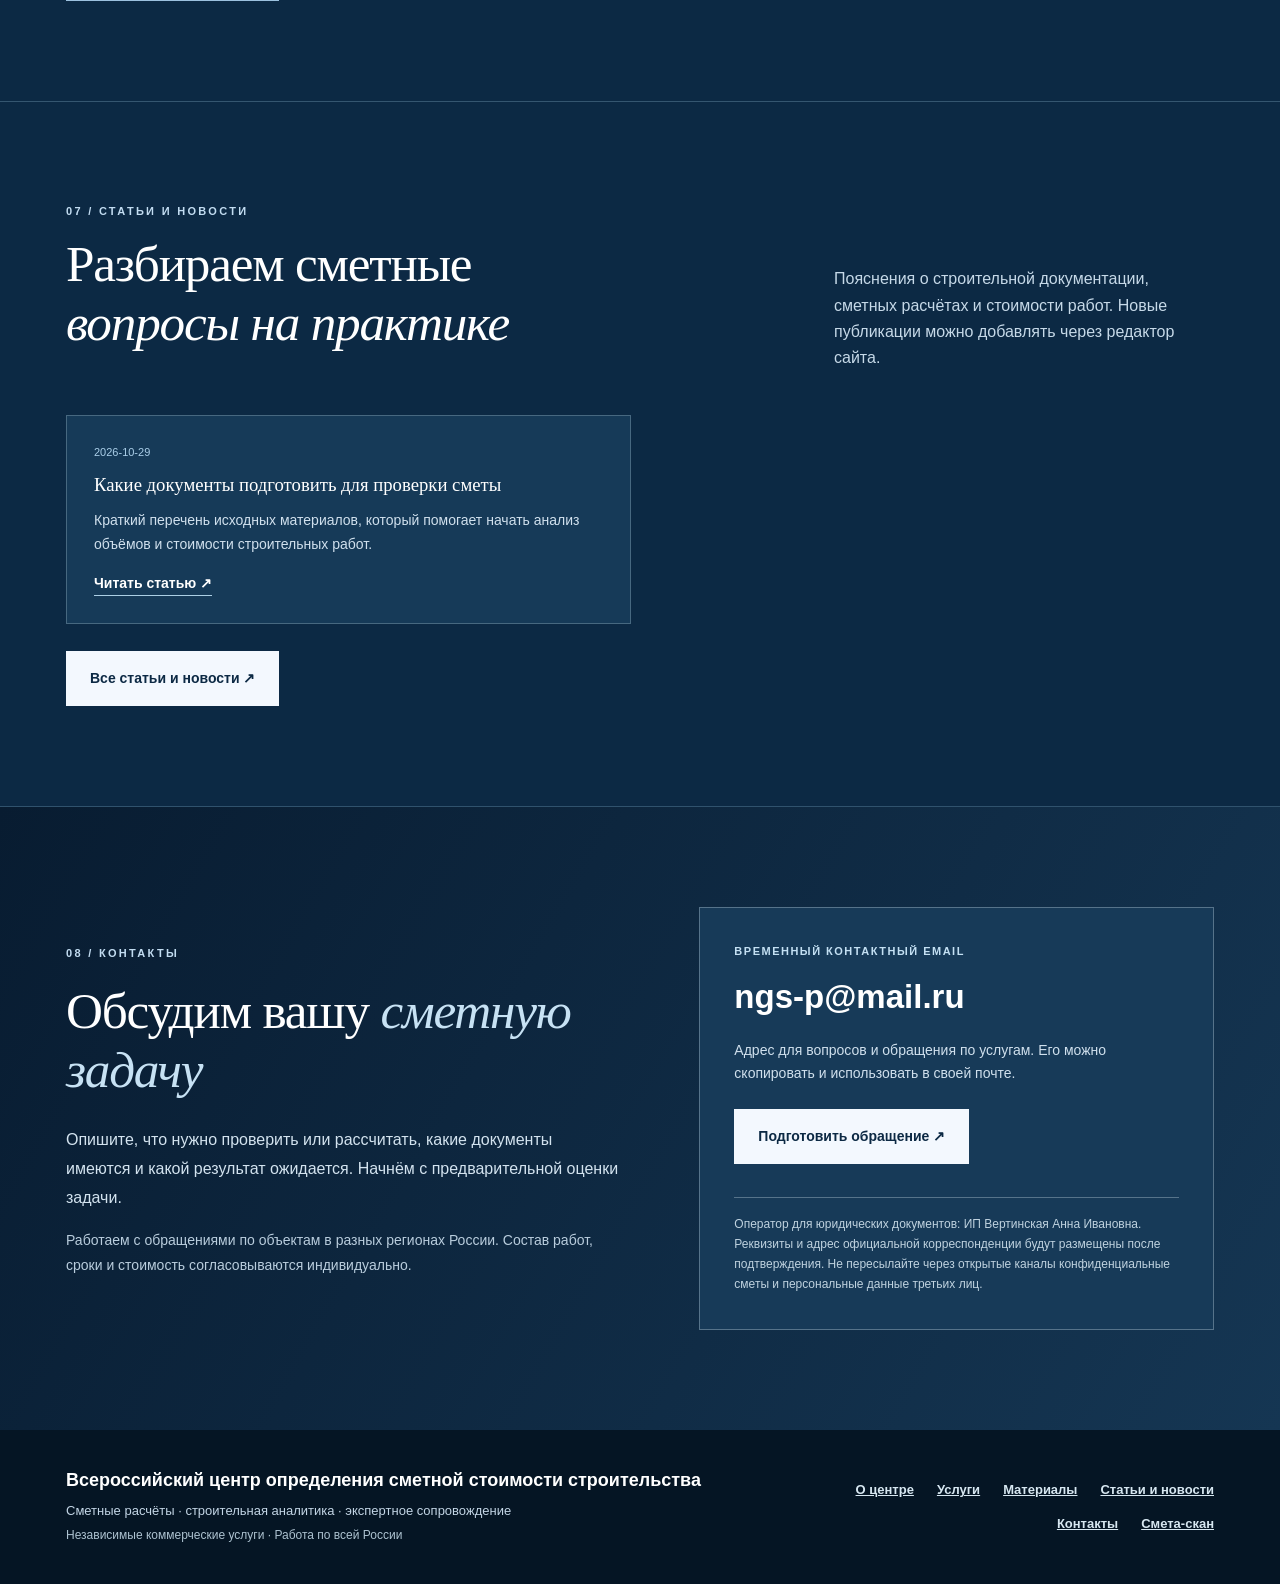
==== commit 9863a2c2: "Finalize launch readiness, synchronize contact email in form guidance and document remaining tasks" ====
--- a/index.html
+++ b/index.html
@@ -198,7 +198,7 @@
 <iframe id="yandex-scan-frame" title="Заявка «Смета-скан»" loading="lazy" width="100%" height="850" referrerpolicy="strict-origin-when-cross-origin" allow="clipboard-write"></iframe>
 <p class="scan-privacy-note">Для обработки контактных данных ознакомьтесь с условиями и политикой, указанными в форме. Не прикладывайте конфиденциальные документы.</p>
 </div>
-<div id="manual-scan"><p>Заполните форму и нажмите «Подготовить заявку». Готовый текст появится прямо на странице — без почтовой программы. Затем скопируйте его и отправьте на <strong>ngs-p@mail.ru</strong> из своей почты.</p>
+<div id="manual-scan"><p>Заполните форму и нажмите «Подготовить заявку». Готовый текст появится прямо на странице — без почтовой программы. Затем скопируйте его и отправьте на <strong data-site-email-text>ngs-p@mail.ru</strong> из своей почты.</p>
 <form id="scan-form"><div class="two"><label>Имя *<input name="name" required autocomplete="name" maxlength="100" placeholder="Ваше имя"></label><label>Телефон *<input name="phone" type="tel" required autocomplete="tel" maxlength="40" placeholder="+7 ..."></label></div><label>Электронная почта *<input name="email" type="email" required autocomplete="email" maxlength="150" placeholder="example@mail.ru"></label><label>Направление<select name="service"><option>Проверка сметы</option><option>Составление сметы</option><option>Конъюнктурный анализ</option><option>Анализ КС-2 / КС-3</option><option>Экспертное сопровождение</option><option>Юридическая аналитика</option><option>Бухгалтерская консультация</option><option>Другое</option></select></label><label>Коротко о задаче<textarea name="description" rows="4" maxlength="2000" placeholder="Что необходимо проверить или рассчитать?"></textarea></label><label class="scan-consent"><input type="checkbox" name="data_consent" value="Да" required> <span>Согласен(на) на использование моих контактных данных для ответа на обращение по электронной почте.</span></label>
 <button class="btn submit" type="submit">Подготовить текст заявки ↓</button>
 <div id="scan-result" class="scan-result" hidden>
@@ -206,13 +206,13 @@
 <textarea id="scan-ready" rows="11" readonly aria-label="Готовый текст заявки"></textarea>
 <button class="scan-copy" id="scan-copy" type="button">Скопировать текст заявки</button>
 <a class="scan-mail-link" href="https://e.mail.ru/" target="_blank" rel="noopener noreferrer">Открыть Mail.ru в браузере ↗</a>
-<p class="scan-instructions">В почте нажмите «Написать письмо», укажите получателя <strong>ngs-p@mail.ru</strong>, вставьте скопированный текст и нажмите «Отправить».</p>
+<p class="scan-instructions">В почте нажмите «Написать письмо», укажите получателя <strong data-site-email-text>ngs-p@mail.ru</strong>, вставьте скопированный текст и нажмите «Отправить».</p>
 </div>
 <p id="scan-status" role="status" aria-live="polite" class="scan-status"></p>
 <div class="disclaimer">Этот временный способ не отправляет данные автоматически: заявка формируется только в вашем браузере. Не указывайте конфиденциальные сведения. Перед полноценным приёмом заявок потребуется отдельный обработчик и политика персональных данных.</div></form></div></div></div></section>
 <section class="section light"><div class="container faq-grid"><div><div class="kicker">05 / Вопросы и ответы</div><h2>Что важно знать</h2></div><div><details><summary>Работаете ли вы с объектами по всей России?</summary><p>Да, задачи рассматриваются дистанционно независимо от региона проекта.</p></details><details><summary>Можно ли заказать только проверку отдельного раздела?</summary><p>Да, состав и объём работ согласуются отдельно для каждой задачи.</p></details><details><summary>Как определяется стоимость услуг?</summary><p>После знакомства с задачей, документами и ожидаемым результатом.</p></details><details><summary>Как передать исходную смету?</summary><p>Способ безопасной передачи документов будет согласован после подключения канала приёма заявок.</p></details></div></div></section>
 <section class="section materials-section" id="materials" aria-labelledby="materials-heading">
-<div class="container"><div class="section-head"><div><div class="kicker">05 / Справочные материалы</div><h2 id="materials-heading">Полезно знать<br><em>до проверки сметы</em></h2></div><p>Короткие разъяснения о сметных нормативах и проверке актов. Помогут подготовить исходные документы для анализа.</p></div>
+<div class="container"><div class="section-head"><div><div class="kicker">06 / Справочные материалы</div><h2 id="materials-heading">Полезно знать<br><em>до проверки сметы</em></h2></div><p>Короткие разъяснения о сметных нормативах и проверке актов. Помогут подготовить исходные документы для анализа.</p></div>
 <div class="materials-cards">
 <article><div class="materials-index">01 / Сметное нормирование</div><h3>ГЭСН и ФЕР: что стоит за шифрами</h3><p>В чём разница между элементными сметными нормами и федеральными единичными расценками и почему важен метод расчёта.</p><a href="materials.html#gesn-fer">Читать материал ↗</a></article>
 <article><div class="materials-index">02 / Выполненные работы</div><h3>Как сопоставить КС-2 со сметой</h3><p>Какие документы понадобятся, как сверить объёмы и что учесть при определении остатка незакрытых работ.</p><a href="materials.html#ks2">Читать материал ↗</a></article>
@@ -220,10 +220,10 @@
 <a class="materials-all" href="materials.html">Все справочные материалы ↗</a>
 </div></section>
 <section class="section news-teaser" id="news">
-<div class="container"><div class="section-head"><div><div class="kicker">Статьи и новости</div><h2>Разбираем сметные<br><em>вопросы на практике</em></h2></div><p>Пояснения о строительной документации, сметных расчётах и стоимости работ. Новые публикации можно добавлять через редактор сайта.</p></div><div id="news-on-home" class="news-teaser-items" aria-live="polite"><p>Подборка материалов скоро появится.</p></div><div style="margin-top:27px"><a class="btn" href="news.html">Все статьи и новости ↗</a></div></div></section>
+<div class="container"><div class="section-head"><div><div class="kicker">07 / Статьи и новости</div><h2>Разбираем сметные<br><em>вопросы на практике</em></h2></div><p>Пояснения о строительной документации, сметных расчётах и стоимости работ. Новые публикации можно добавлять через редактор сайта.</p></div><div id="news-on-home" class="news-teaser-items" aria-live="polite"><p>Подборка материалов скоро появится.</p></div><div style="margin-top:27px"><a class="btn" href="news.html">Все статьи и новости ↗</a></div></div></section>
 <section class="section contact-section" id="contacts" aria-labelledby="contacts-heading">
 <div class="container contact-layout">
-<div><div class="kicker">06 / Контакты</div><h2 id="contacts-heading">Обсудим вашу <em>сметную задачу</em></h2><p data-site-text="contacts_intro">Опишите, что нужно проверить или рассчитать, какие документы имеются и какой результат ожидается. Начнём с предварительной оценки задачи.</p><p class="contact-secondary" data-site-text="contacts_scope">Работаем с обращениями по объектам в разных регионах России. Состав работ, сроки и стоимость согласовываются индивидуально.</p></div>
+<div><div class="kicker">08 / Контакты</div><h2 id="contacts-heading">Обсудим вашу <em>сметную задачу</em></h2><p data-site-text="contacts_intro">Опишите, что нужно проверить или рассчитать, какие документы имеются и какой результат ожидается. Начнём с предварительной оценки задачи.</p><p class="contact-secondary" data-site-text="contacts_scope">Работаем с обращениями по объектам в разных регионах России. Состав работ, сроки и стоимость согласовываются индивидуально.</p></div>
 <div class="contact-panel">
 <div class="contact-label" data-site-text="contact_email_label">ВРЕМЕННЫЙ КОНТАКТНЫЙ EMAIL</div>
 <a class="contact-email" data-site-email="1" href="mailto:ngs-p@mail.ru">ngs-p@mail.ru</a>
@@ -244,6 +244,11 @@
 const ready=document.getElementById("scan-ready");
 const copy=document.getElementById("scan-copy");
 const status=document.getElementById("scan-status");
+function currentEmail(){
+ const anchor=document.querySelector("[data-site-email]");
+ const email=anchor&&anchor.textContent?anchor.textContent.trim():"ngs-p@mail.ru";
+ return /^[^\s@]+@[^\s@]+\.[^\s@]+$/.test(email)?email:"ngs-p@mail.ru";
+}
 function prepare(){
  const data=new FormData(form);
  const line=(label,name)=>label+": "+String(data.get(name)||"").trim();
@@ -266,7 +271,7 @@
  try{
   if(navigator.clipboard&&window.isSecureContext) await navigator.clipboard.writeText(ready.value);
   else {if(!document.execCommand("copy"))throw new Error("copy unavailable");}
-  status.textContent="Текст скопирован. Нажмите «Открыть Mail.ru в браузере», создайте письмо на ngs-p@mail.ru и вставьте текст.";
+  status.textContent="Текст скопирован. Нажмите «Открыть Mail.ru в браузере», создайте письмо на "+currentEmail()+" и вставьте текст.";
  }catch(_){
   status.textContent="Текст выделен. Нажмите Ctrl+C для копирования, затем откройте Mail.ru и вставьте текст в письмо.";
  }
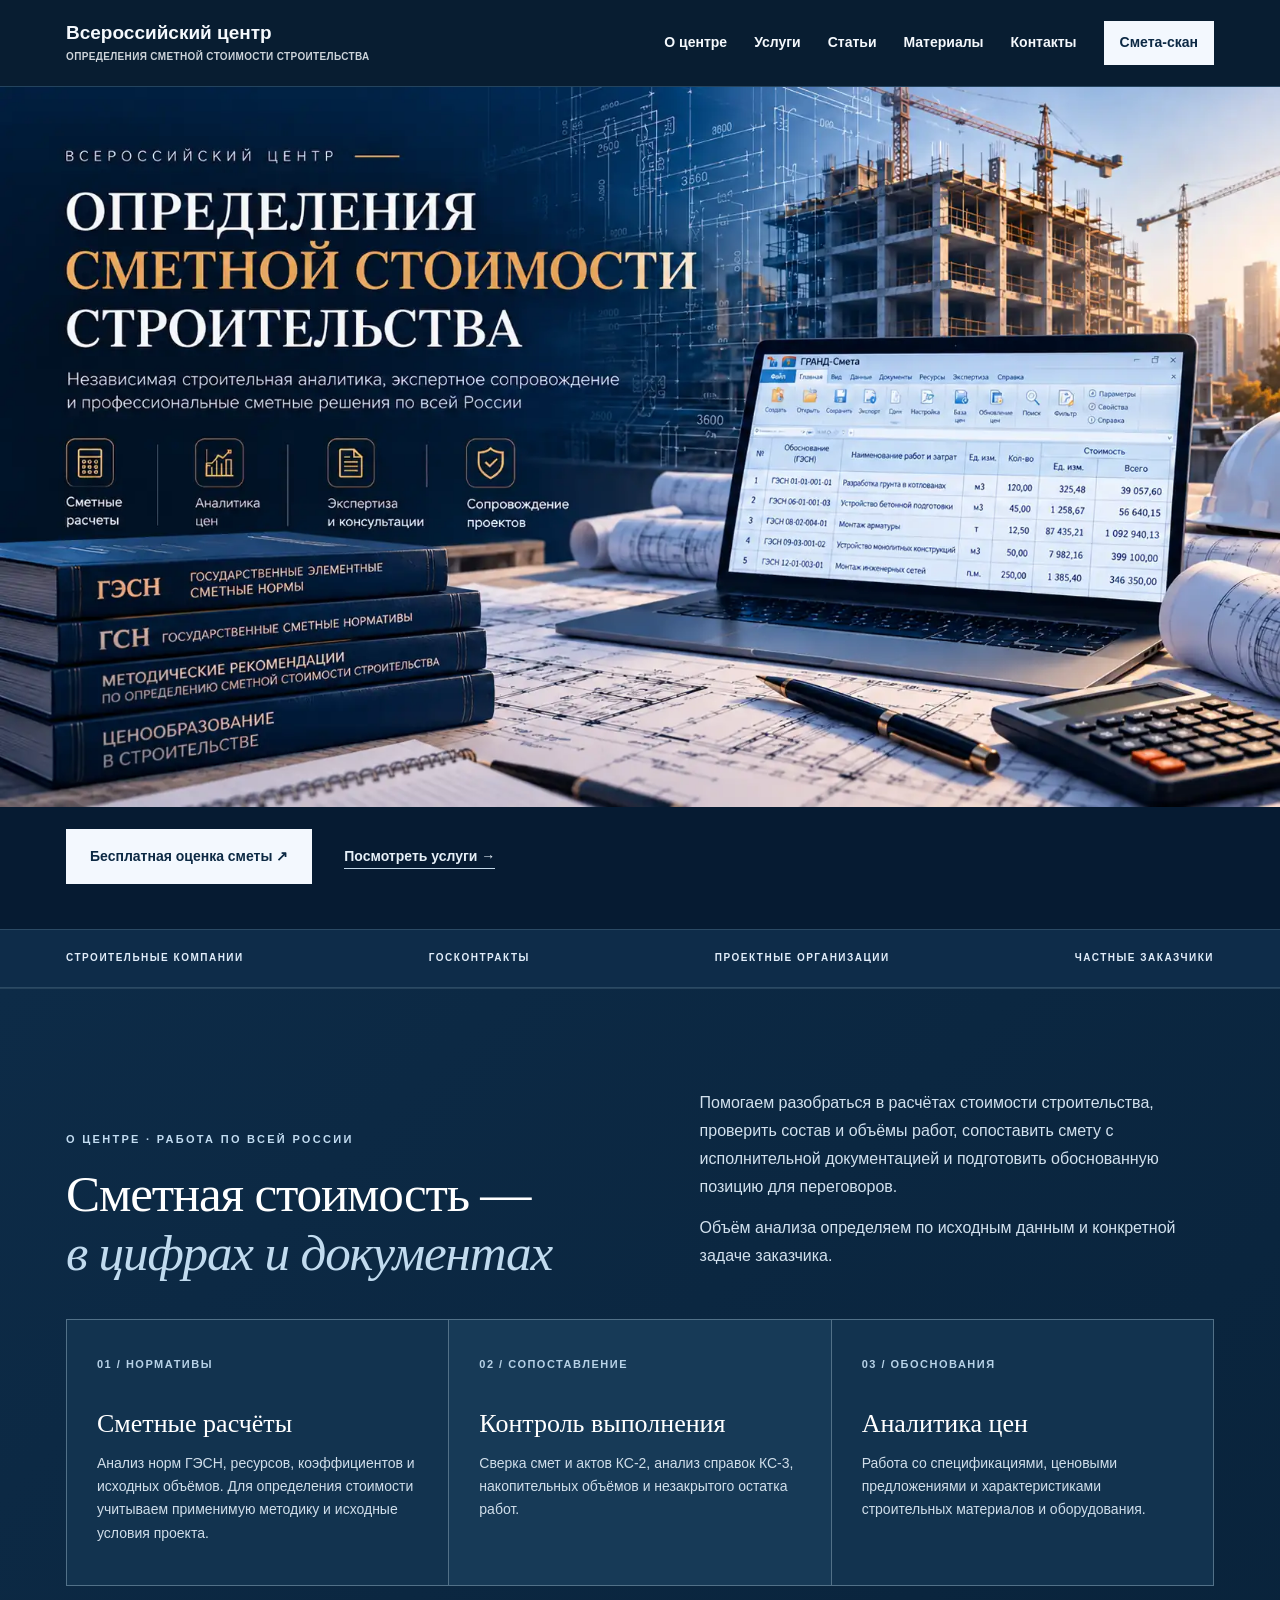
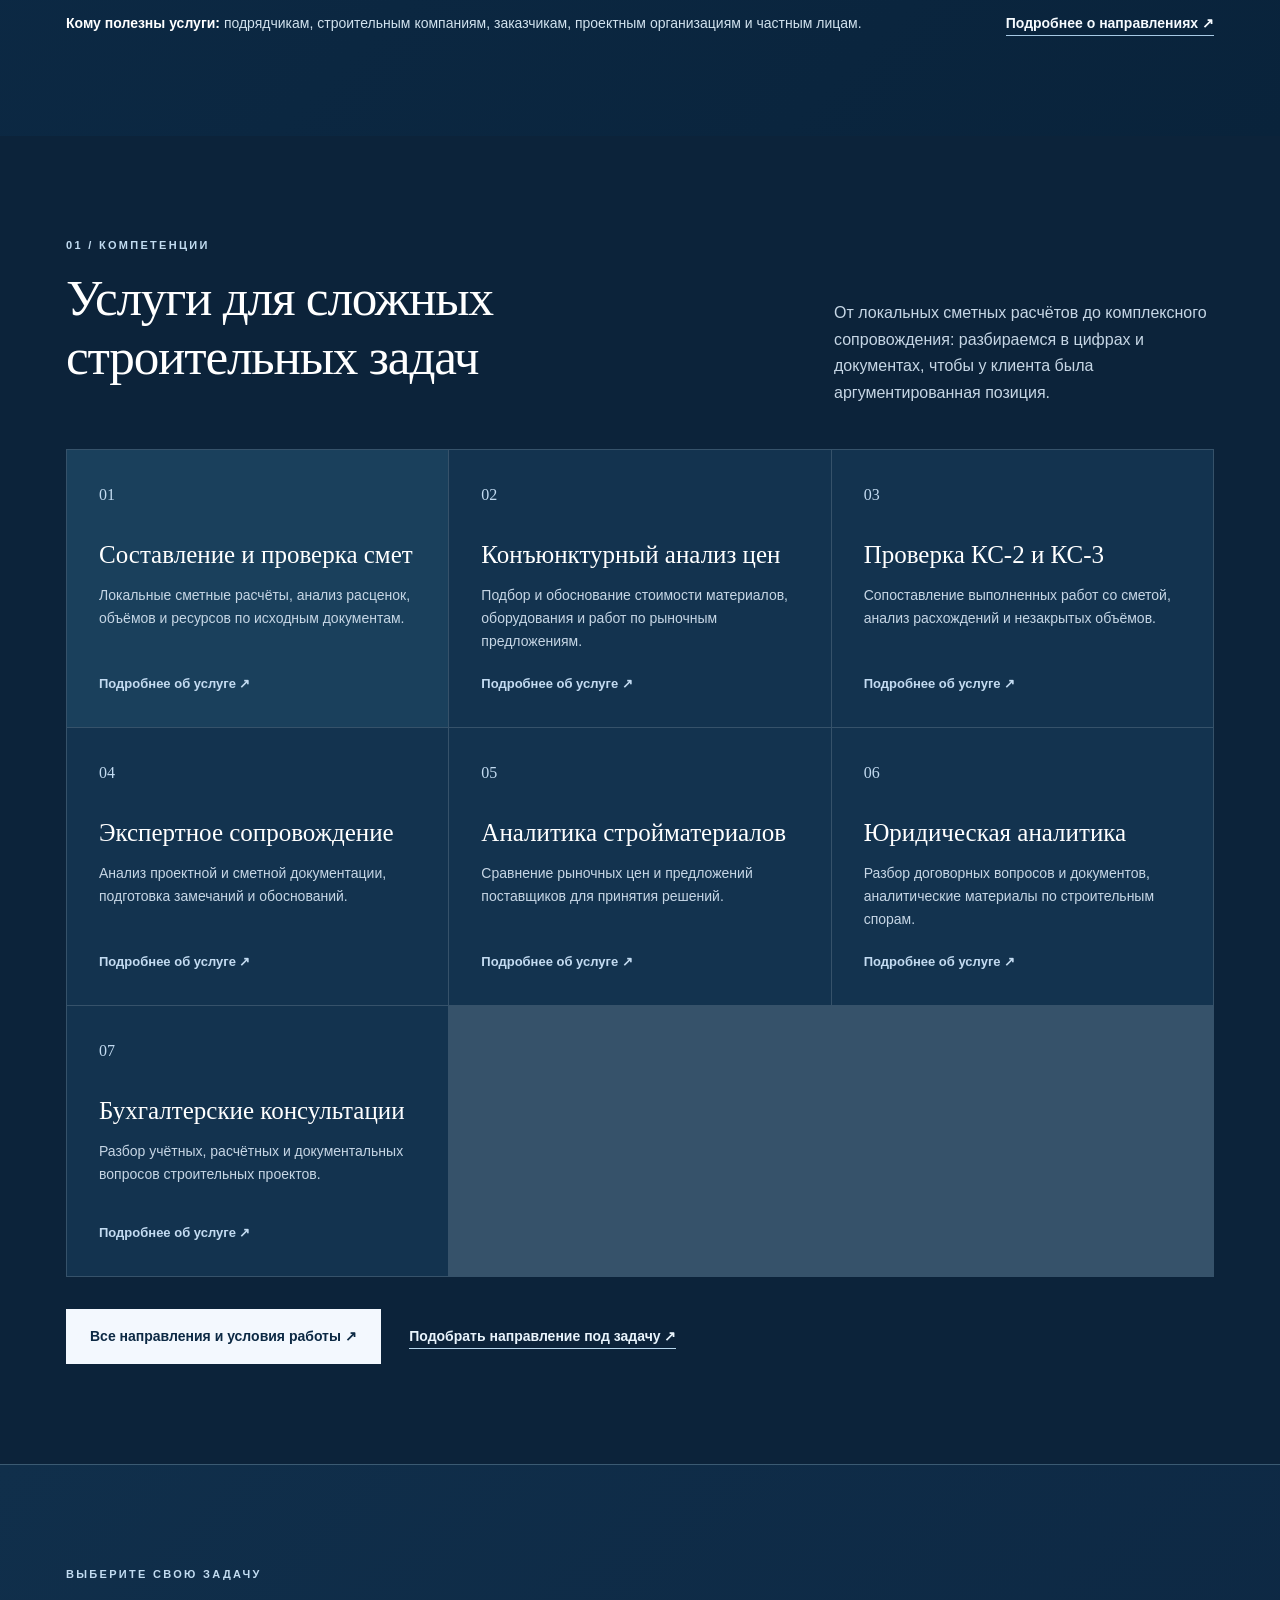
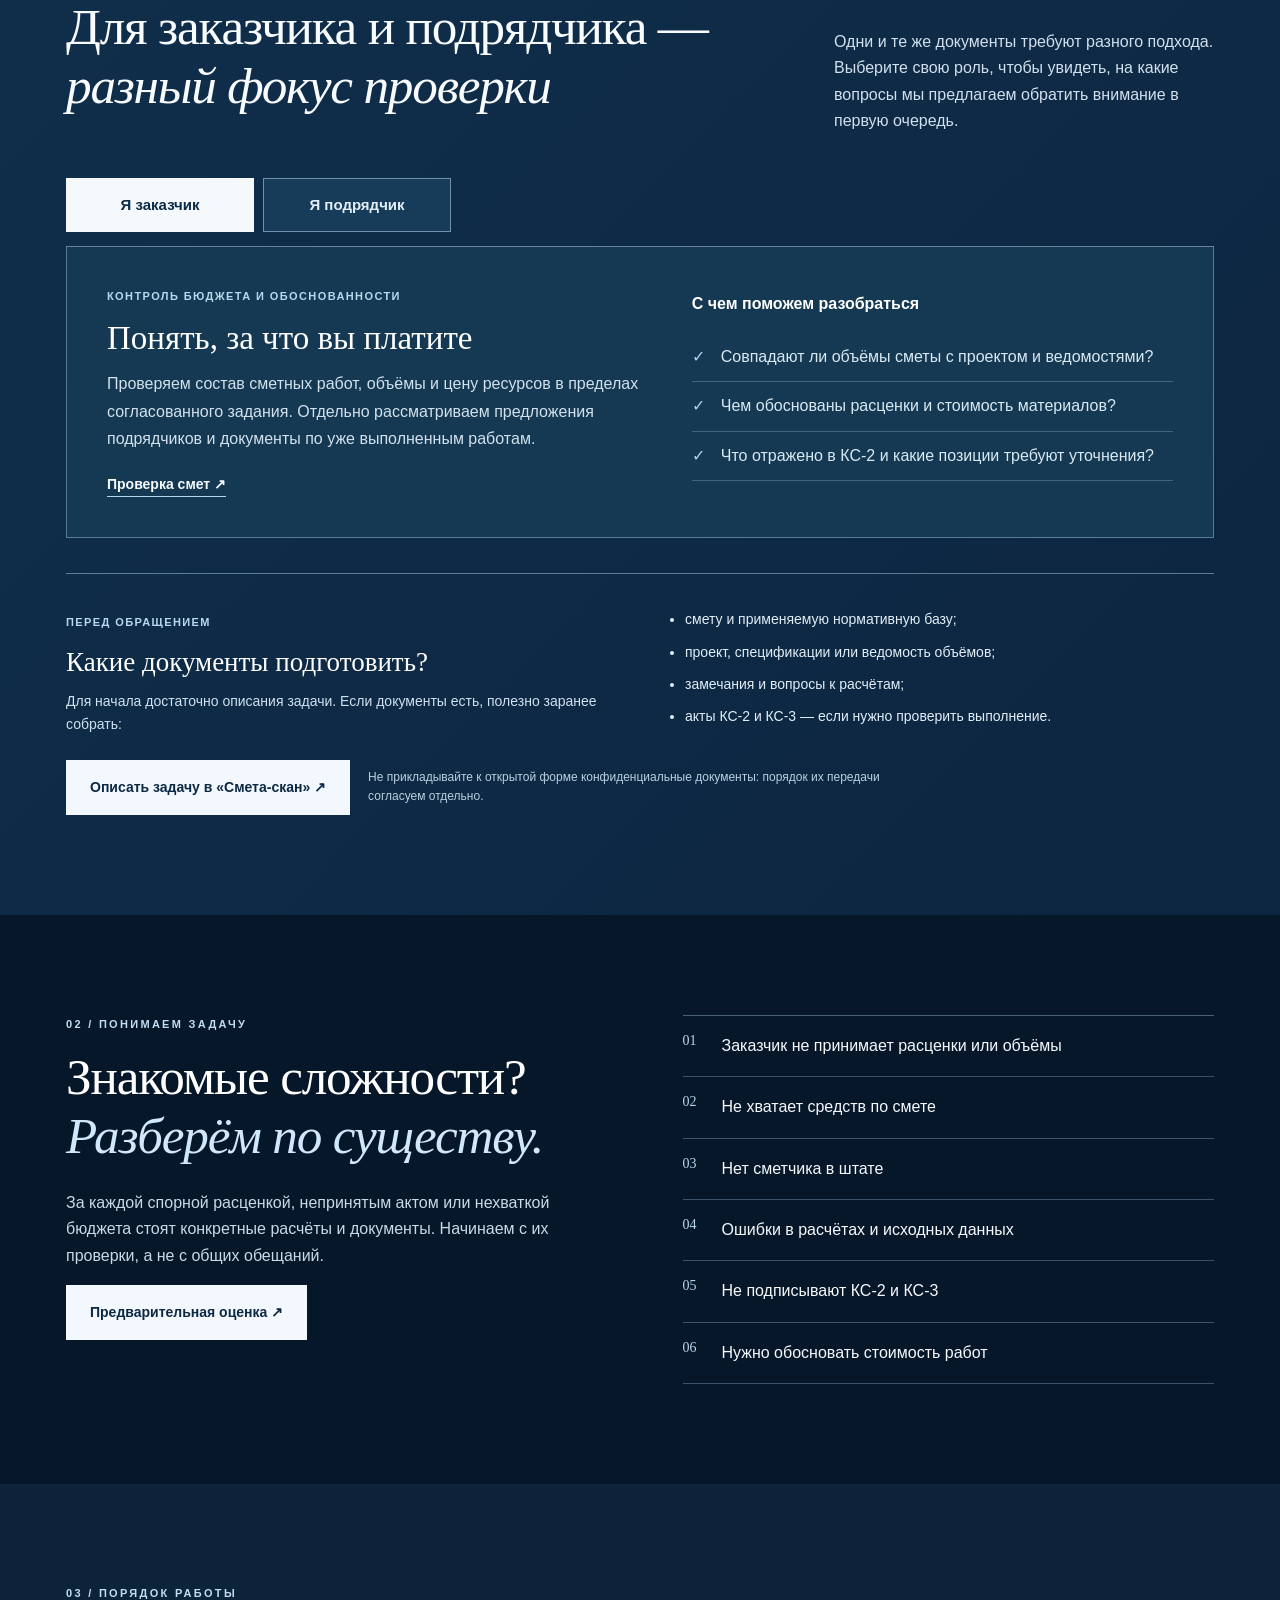
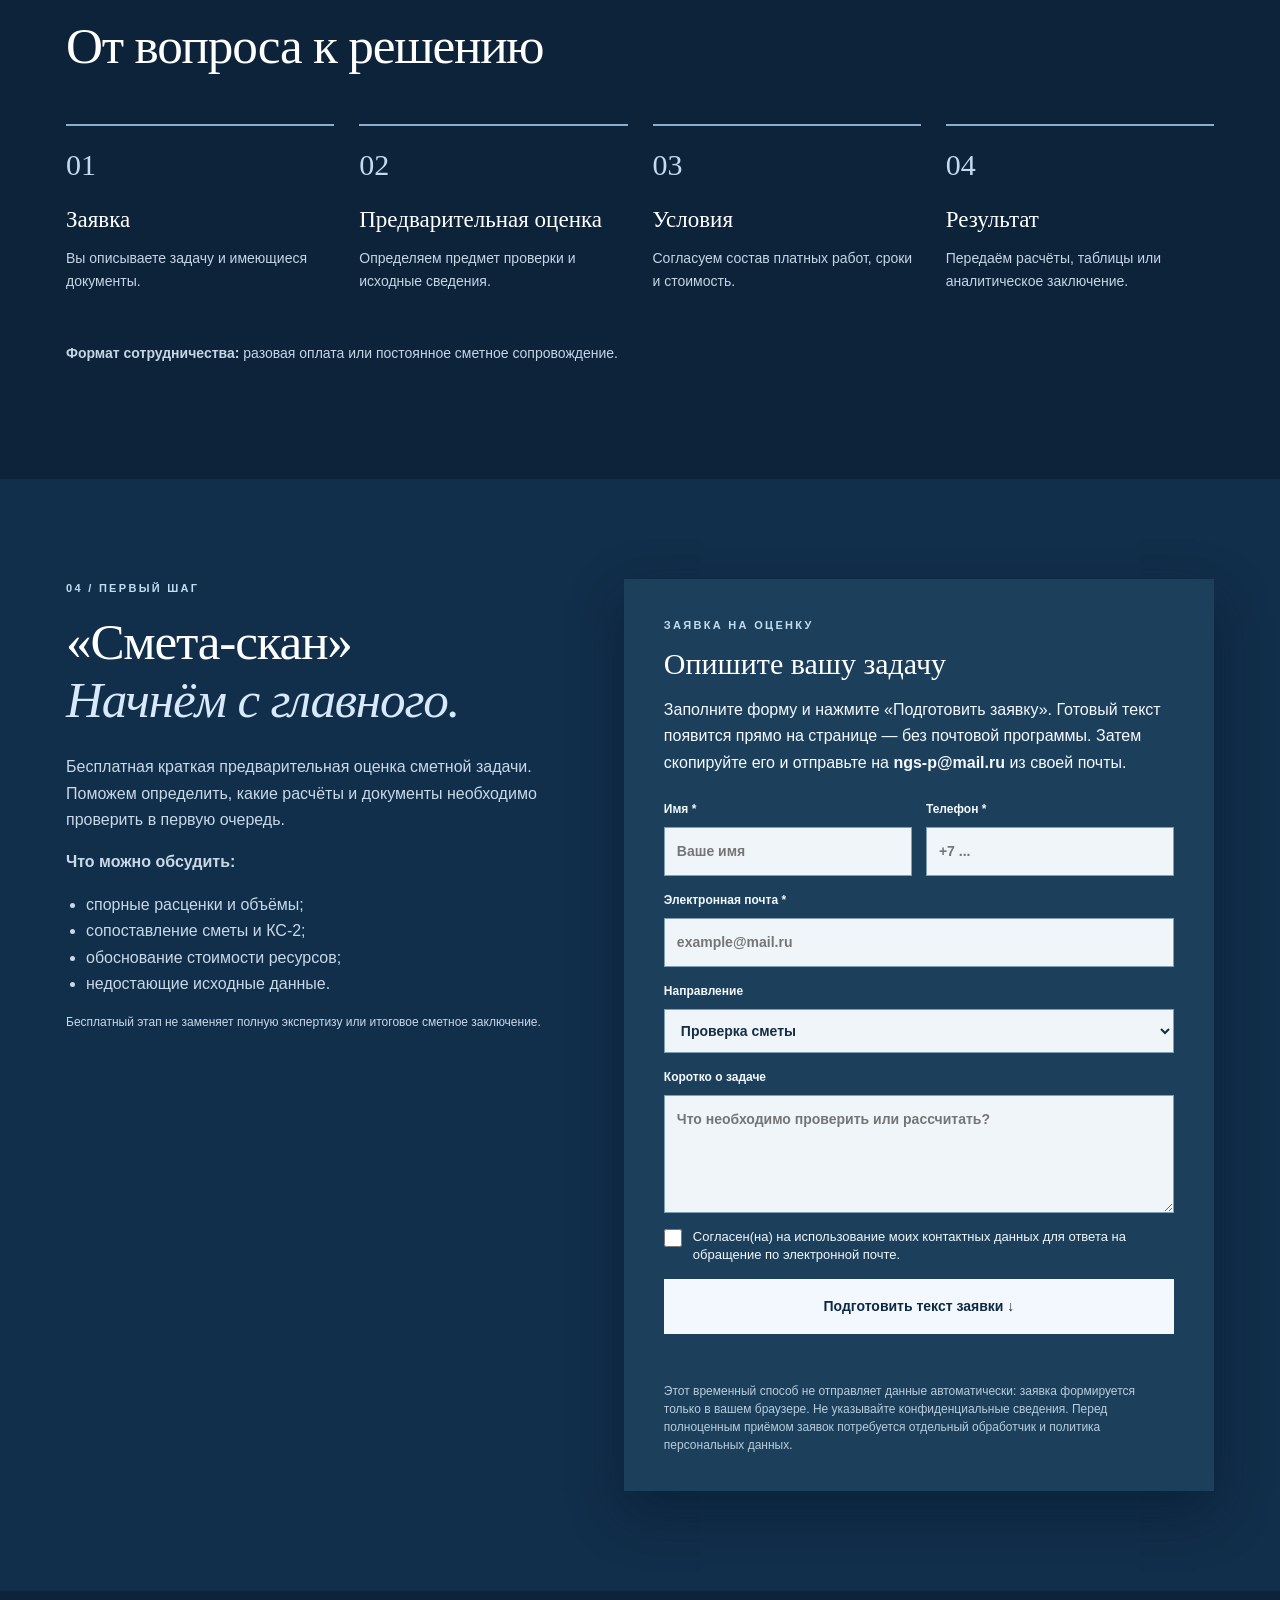
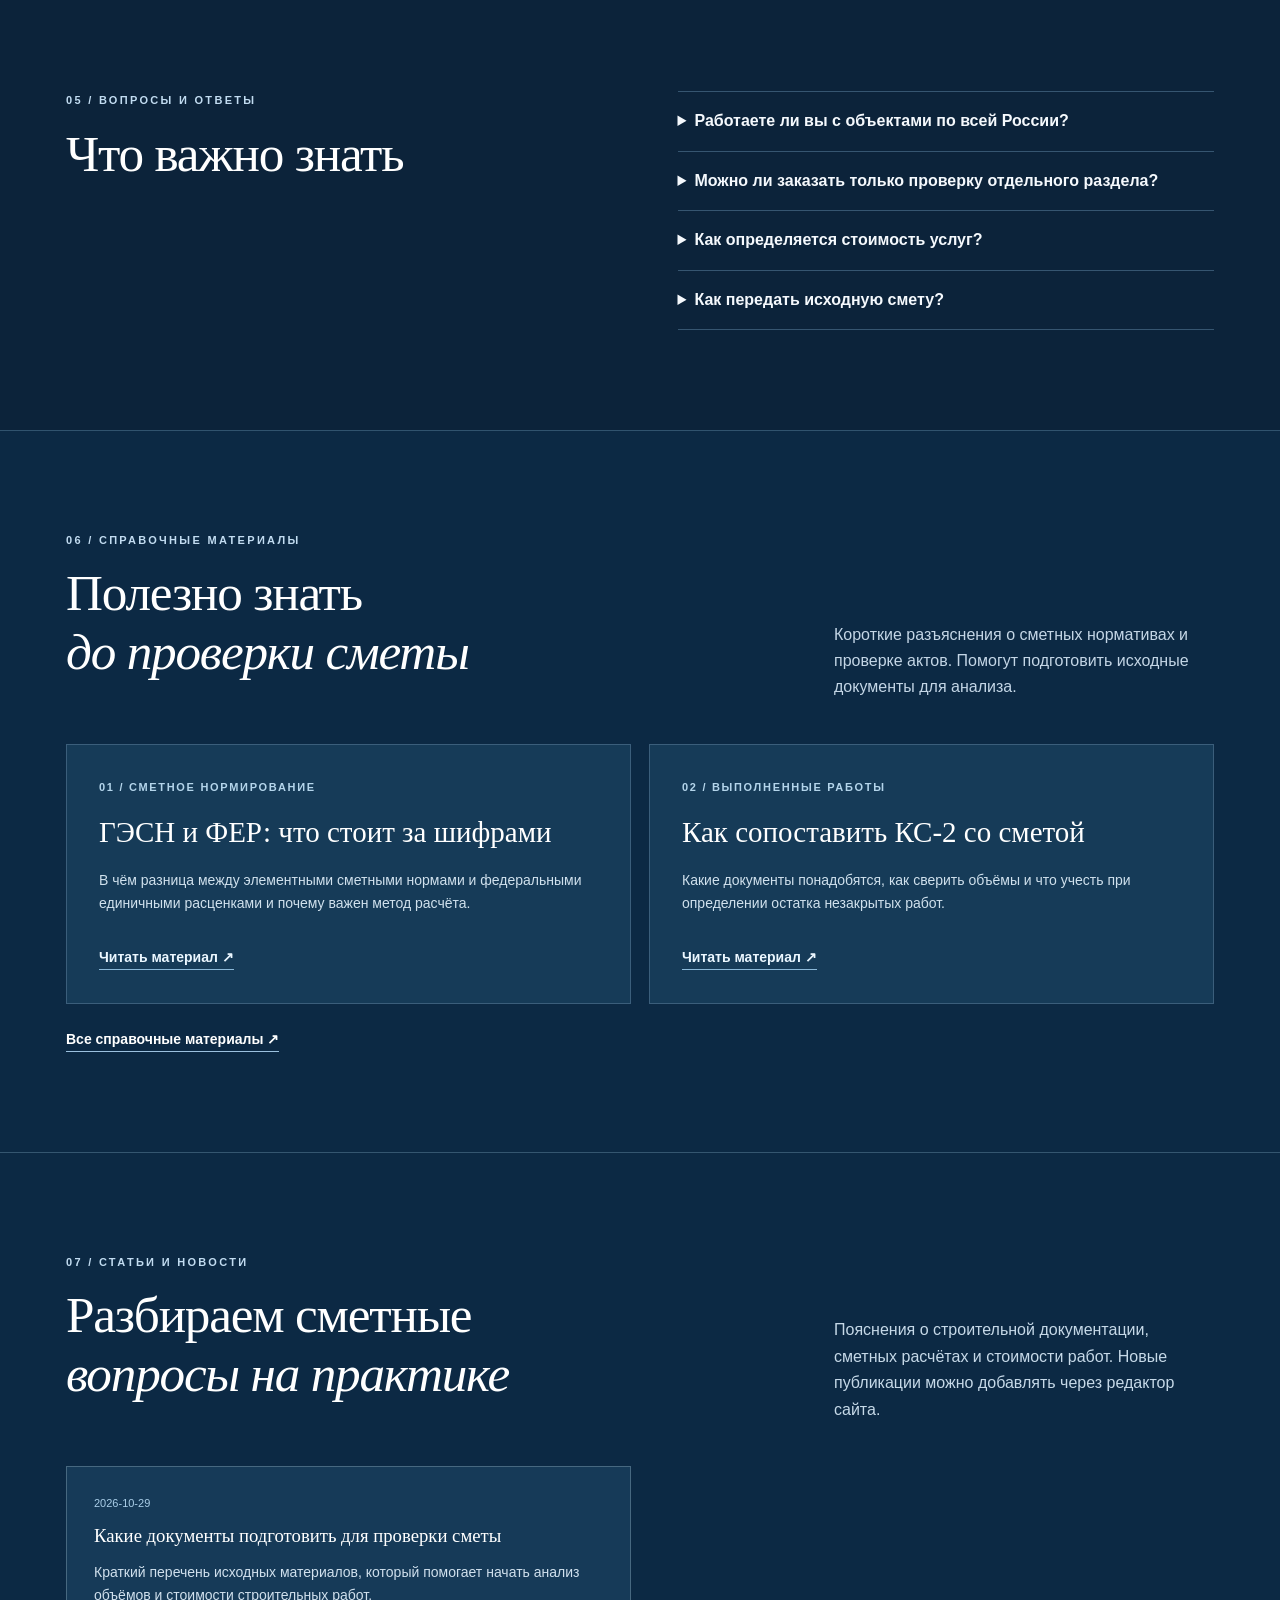
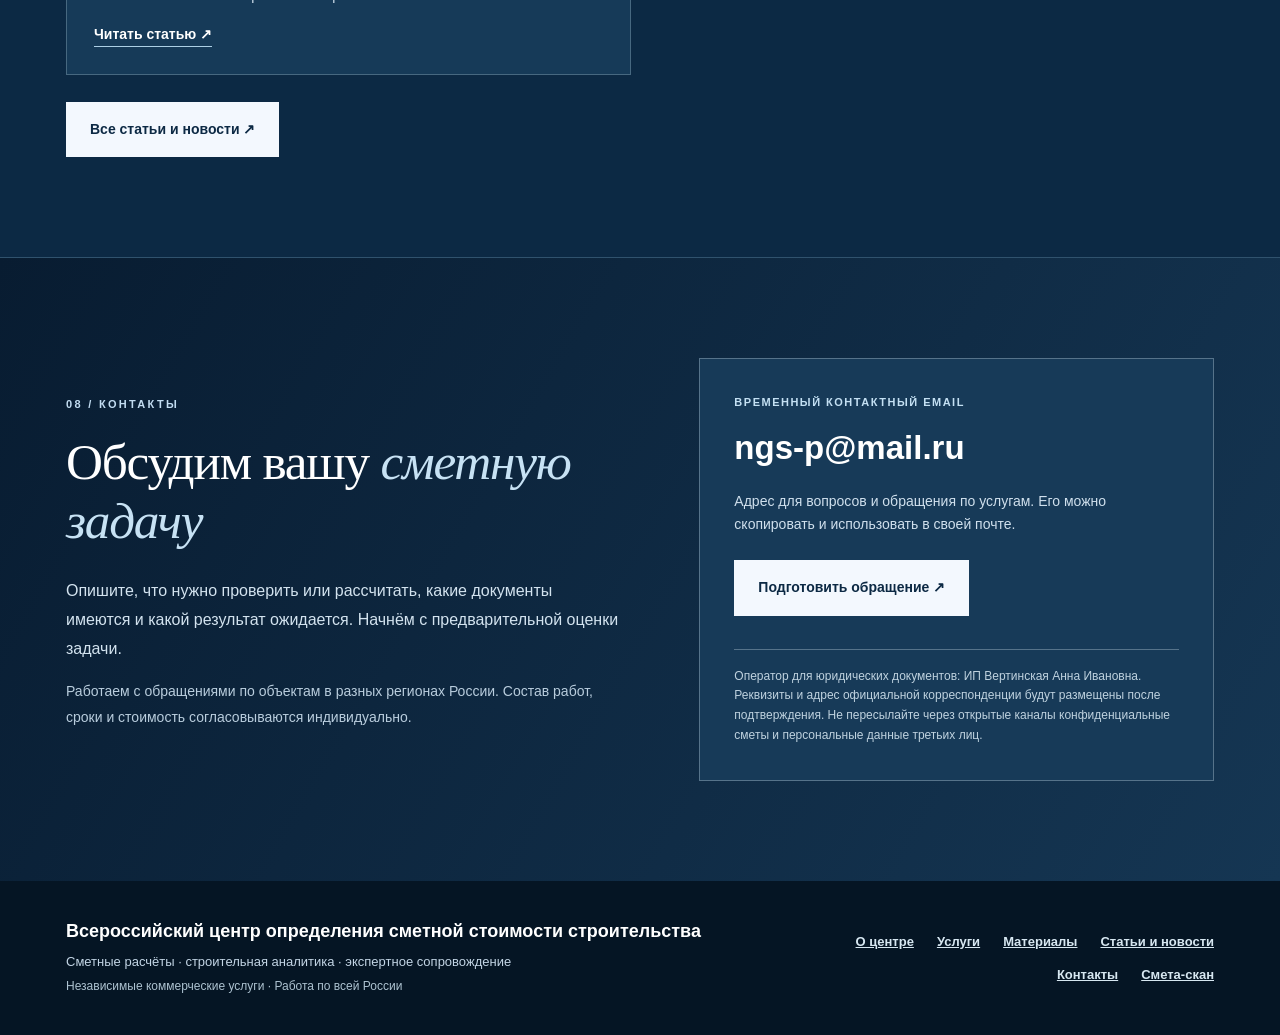
==== commit 42ebef62: "Add original customer/contractor guidance and document checklist to homepage" ====
--- a/index.html
+++ b/index.html
@@ -157,6 +157,39 @@
 .materials-all{display:inline-block;margin-top:24px;color:#fff;font-weight:700;border-bottom:1px solid #9cc1df;font-size:14px}
 @media(max-width:700px){.materials-cards{grid-template-columns:1fr}.materials-cards article{padding:26px}}
 .news-teaser{background:#0c2944;color:#f7fbff;border-top:1px solid #355670}.news-teaser h2,.news-teaser h2 em{color:#fff}.news-teaser .section-head p{color:#c6d9e8}.news-teaser-items{display:grid;grid-template-columns:repeat(2,minmax(0,1fr));gap:18px}.news-teaser-items article{padding:27px;border:1px solid #476880;background:#163a58}.news-teaser-items h3{margin:13px 0;color:#fff}.news-teaser-items p{font-size:14px;color:#d0e0ed}.news-teaser-items .news-date{font-size:11px;color:#aacee8}.news-teaser-items a{display:inline-block;font-size:14px;font-weight:700;border-bottom:1px solid #accfe5;color:#fff}@media(max-width:650px){.news-teaser-items{grid-template-columns:1fr}}
+
+/* Distinct roles: customer / contractor. Original content, no external design assets. */
+#audience{scroll-margin-top:105px}
+.audience-section{background:linear-gradient(135deg,#102f4b,#0c2540)!important;border-top:1px solid #3b5a72;color:#f7fbff}
+.audience-section h2,.audience-section h2 em{color:#f9fcff}
+.audience-section .section-head p{color:#d2e0ed}
+.service-audience-link{display:inline-block;margin:10px 0 0 24px;color:#e9f4fc;font-size:14px;border-bottom-color:#b7d7ed}
+.audience-tabs{display:flex;gap:9px;border-bottom:1px solid #678399;padding-bottom:14px;flex-wrap:wrap}
+.audience-tab{border:1px solid #7290aa;padding:14px 25px;min-width:188px;background:#163c59;color:#e2eef7;font-size:15px;font-weight:750;text-align:center}
+.audience-tab:hover{background:#235274}
+.audience-tab[aria-selected="true"]{background:#f5f9fc;color:#0a2a45;border-color:#f5f9fc}
+.audience-tab:focus-visible{outline:3px solid #bad9ef;outline-offset:3px}
+.audience-panel{border:1px solid #597c94;border-top:0;background:#153952;padding:40px}
+.audience-panel[hidden]{display:none!important}
+.audience-cols{display:grid;grid-template-columns:1fr .9fr;gap:50px;align-items:start}
+.audience-eyebrow,.audience-tag{font-size:11px;letter-spacing:1.4px;text-transform:uppercase;font-weight:800;color:#b8d8ed}
+.audience-panel h3{color:#fff;font-size:33px;margin:14px 0 13px}
+.audience-panel p{color:#d2e1ed;line-height:1.7;margin:0 0 19px}
+.audience-cta{display:inline-block;color:#f7fbff;font-size:14px;font-weight:750;border-bottom:1px solid #b2d6ef}
+.audience-subhead{display:block;color:#fff;margin:4px 0 15px}
+.audience-points{margin:0;padding:0;list-style:none}
+.audience-points li{position:relative;padding:11px 0 11px 29px;color:#d9e9f3;border-bottom:1px solid #43657b}
+.audience-points li::before{content:"✓";position:absolute;left:0;top:11px;color:#a8d5f3}
+.audience-documents{display:grid;grid-template-columns:1fr 1fr;gap:18px 50px;border-top:1px solid #597c94;margin-top:35px;padding-top:34px}
+.audience-documents h3{color:#fff;font-size:27px;margin:12px 0}
+.audience-documents p{color:#d0e1ef;margin:0;font-size:14px}
+.audience-documents ul{margin:0;padding-left:20px;color:#e1eef7;font-size:14px}
+.audience-documents li{margin-bottom:9px}
+.audience-docs-action{grid-column:1 / -1;display:flex;gap:18px;align-items:center;flex-wrap:wrap;margin-top:5px}
+.audience-docs-action .btn{flex:0 0 auto}
+.audience-docs-action span{font-size:12px;color:#bad0e0;max-width:540px}
+@media(max-width:800px){.audience-cols{grid-template-columns:1fr;gap:20px}.audience-documents{grid-template-columns:1fr;gap:20px}.audience-panel{padding:26px}}
+@media(max-width:600px){.audience-tab{flex:1 1 130px;min-width:0;padding:12px}.audience-panel h3{font-size:28px}.service-audience-link{margin-left:0;display:block;width:max-content;max-width:100%}.audience-docs-action .btn{width:100%}}
 </style></head><body>
 <header class="header"><div class="container header-in"><a class="logo" href="#home" aria-label="Всероссийский центр определения сметной стоимости строительства"><strong>Всероссийский центр</strong><small>определения сметной стоимости строительства</small></a><nav aria-label="Разделы"><a href="#about">О центре</a><a href="services.html">Услуги</a><a href="news.html">Статьи</a><a href="materials.html">Материалы</a><a href="#contacts">Контакты</a><a class="nav-cta" href="#scan">Смета-скан</a></nav></div></header>
 <main><section class="hero hero-approved" id="home" aria-label="Всероссийский центр определения сметной стоимости строительства">
@@ -189,7 +222,42 @@
 <article class="service"><span class="number">05</span><h3>Аналитика стройматериалов</h3><p>Сравнение рыночных цен и предложений поставщиков для принятия решений.</p><a href="services.html#materials">Подробнее об услуге ↗</a></article>
 <article class="service"><span class="number">06</span><h3>Юридическая аналитика</h3><p>Разбор договорных вопросов и документов, аналитические материалы по строительным спорам.</p><a href="services.html#legal">Подробнее об услуге ↗</a></article>
 <article class="service"><span class="number">07</span><h3>Бухгалтерские консультации</h3><p>Разбор учётных, расчётных и документальных вопросов строительных проектов.</p><a href="services.html#accounting">Подробнее об услуге ↗</a></article>
-</div><div style="margin-top:32px"><a class="btn" href="services.html">Все направления и условия работы ↗</a></div></div></section>
+</div><div style="margin-top:32px"><a class="btn" href="services.html">Все направления и условия работы ↗</a> <a class="text-link service-audience-link" href="#audience">Подобрать направление под задачу ↗</a></div></div></section>
+<section class="section audience-section" id="audience" aria-labelledby="audience-heading">
+<div class="container">
+ <div class="section-head">
+  <div><div class="kicker">Выберите свою задачу</div><h2 id="audience-heading">Для заказчика и подрядчика —<br><em>разный фокус проверки</em></h2></div>
+  <p>Одни и те же документы требуют разного подхода. Выберите свою роль, чтобы увидеть, на какие вопросы мы предлагаем обратить внимание в первую очередь.</p>
+ </div>
+ <div class="audience-tabs" role="tablist" aria-label="Подбор услуг по роли в строительстве">
+  <button id="aud-tab-customer" class="audience-tab" type="button" role="tab" aria-controls="aud-panel-customer" aria-selected="true" tabindex="0">Я заказчик</button>
+  <button id="aud-tab-contractor" class="audience-tab" type="button" role="tab" aria-controls="aud-panel-contractor" aria-selected="false" tabindex="-1">Я подрядчик</button>
+ </div>
+ <div class="audience-panel" id="aud-panel-customer" role="tabpanel" tabindex="0" aria-labelledby="aud-tab-customer">
+  <div class="audience-cols">
+   <div><div class="audience-eyebrow">Контроль бюджета и обоснованности</div><h3>Понять, за что вы платите</h3><p>Проверяем состав сметных работ, объёмы и цену ресурсов в пределах согласованного задания. Отдельно рассматриваем предложения подрядчиков и документы по уже выполненным работам.</p>
+   <a class="audience-cta" href="services.html#estimates">Проверка смет ↗</a></div>
+   <div><strong class="audience-subhead">С чем поможем разобраться</strong>
+    <ul class="audience-points"><li>Совпадают ли объёмы сметы с проектом и ведомостями?</li><li>Чем обоснованы расценки и стоимость материалов?</li><li>Что отражено в КС-2 и какие позиции требуют уточнения?</li></ul>
+   </div>
+  </div>
+ </div>
+ <div class="audience-panel" id="aud-panel-contractor" role="tabpanel" tabindex="0" aria-labelledby="aud-tab-contractor" hidden>
+  <div class="audience-cols">
+   <div><div class="audience-eyebrow">Обоснование работ и защита расчёта</div><h3>Подготовить аргументы для согласования</h3><p>Разбираем замечания к смете, спорные позиции и фактические объёмы. Помогаем систематизировать расчёты и документы для взаимодействия с заказчиком.</p>
+    <a class="audience-cta" href="services.html#acts">Сверка сметы и КС-2 ↗</a></div>
+   <div><strong class="audience-subhead">С чем поможем разобраться</strong>
+    <ul class="audience-points"><li>Почему заказчик не принимает расценки или объёмы?</li><li>Что уже закрыто актами КС-2, а что остаётся?</li><li>Каких исходных расчётов не хватает для обоснования стоимости?</li></ul>
+   </div>
+  </div>
+ </div>
+ <div class="audience-documents">
+  <div><span class="audience-tag">Перед обращением</span><h3>Какие документы подготовить?</h3><p>Для начала достаточно описания задачи. Если документы есть, полезно заранее собрать:</p></div>
+  <ul><li>смету и применяемую нормативную базу;</li><li>проект, спецификации или ведомость объёмов;</li><li>замечания и вопросы к расчётам;</li><li>акты КС-2 и КС-3 — если нужно проверить выполнение.</li></ul>
+  <div class="audience-docs-action"><a class="btn" href="#scan">Описать задачу в «Смета-скан» ↗</a><span>Не прикладывайте к открытой форме конфиденциальные документы: порядок их передачи согласуем отдельно.</span></div>
+ </div>
+</div>
+</section>
 <section class="section dark-section" id="approach"><div class="container dark-grid"><div><div class="kicker">02 / Понимаем задачу</div><h2>Знакомые сложности?<br><em>Разберём по существу.</em></h2><p>За каждой спорной расценкой, непринятым актом или нехваткой бюджета стоят конкретные расчёты и документы. Начинаем с их проверки, а не с общих обещаний.</p><a class="btn" href="#scan">Предварительная оценка ↗</a></div><ul class="problems"><li><b>01</b>Заказчик не принимает расценки или объёмы</li><li><b>02</b>Не хватает средств по смете</li><li><b>03</b>Нет сметчика в штате</li><li><b>04</b>Ошибки в расчётах и исходных данных</li><li><b>05</b>Не подписывают КС-2 и КС-3</li><li><b>06</b>Нужно обосновать стоимость работ</li></ul></div></section>
 <section class="section" id="process"><div class="container"><div class="kicker">03 / Порядок работы</div><h2>От вопроса к решению</h2><div class="steps"><article class="step"><b>01</b><h3>Заявка</h3><p>Вы описываете задачу и имеющиеся документы.</p></article><article class="step"><b>02</b><h3>Предварительная оценка</h3><p>Определяем предмет проверки и исходные сведения.</p></article><article class="step"><b>03</b><h3>Условия</h3><p>Согласуем состав платных работ, сроки и стоимость.</p></article><article class="step"><b>04</b><h3>Результат</h3><p>Передаём расчёты, таблицы или аналитическое заключение.</p></article></div><p class="formats"><strong>Формат сотрудничества:</strong> разовая оплата или постоянное сметное сопровождение.</p></div></section>
 <section class="section scan" id="scan"><div class="container scan-grid"><div class="scan-intro"><div class="kicker">04 / Первый шаг</div><h2>«Смета-скан»<br><em>Начнём с главного.</em></h2><p>Бесплатная краткая предварительная оценка сметной задачи. Поможем определить, какие расчёты и документы необходимо проверить в первую очередь.</p><p><strong>Что можно обсудить:</strong></p><ul><li>спорные расценки и объёмы;</li><li>сопоставление сметы и КС-2;</li><li>обоснование стоимости ресурсов;</li><li>недостающие исходные данные.</li></ul><p class="small">Бесплатный этап не заменяет полную экспертизу или итоговое сметное заключение.</p></div><div class="form-card"><div class="kicker">Заявка на оценку</div><h3>Опишите вашу задачу</h3>
@@ -278,6 +346,37 @@
 });
 })();
 </script>
+<script>
+/* Accessible role selector; content is static and never sends visitor data. */
+(function(){
+"use strict";
+var tabs=Array.from(document.querySelectorAll("#audience [role=tab]"));
+if(tabs.length!==2)return;
+function activate(tab,focus){
+ tabs.forEach(function(item){
+  var chosen=item===tab;
+  item.setAttribute("aria-selected",String(chosen));
+  item.tabIndex=chosen?0:-1;
+  var id=item.getAttribute("aria-controls");
+  var panel=id?document.getElementById(id):null;
+  if(panel)panel.hidden=!chosen;
+ });
+ if(focus)tab.focus();
+}
+tabs.forEach(function(tab,index){
+ tab.addEventListener("click",function(){activate(tab,false);});
+ tab.addEventListener("keydown",function(event){
+  var next=null;
+  if(event.key==="ArrowRight")next=tabs[(index+1)%tabs.length];
+  if(event.key==="ArrowLeft")next=tabs[(index-1+tabs.length)%tabs.length];
+  if(event.key==="Home")next=tabs[0];
+  if(event.key==="End")next=tabs[tabs.length-1];
+  if(next){event.preventDefault();activate(next,true);}
+ });
+});
+activate(tabs[0],false);
+})();
+</script>
 <script src="./config/scan-form.js" defer></script>
 <script src="./assets/cms-content.js" defer></script>
 <script defer>
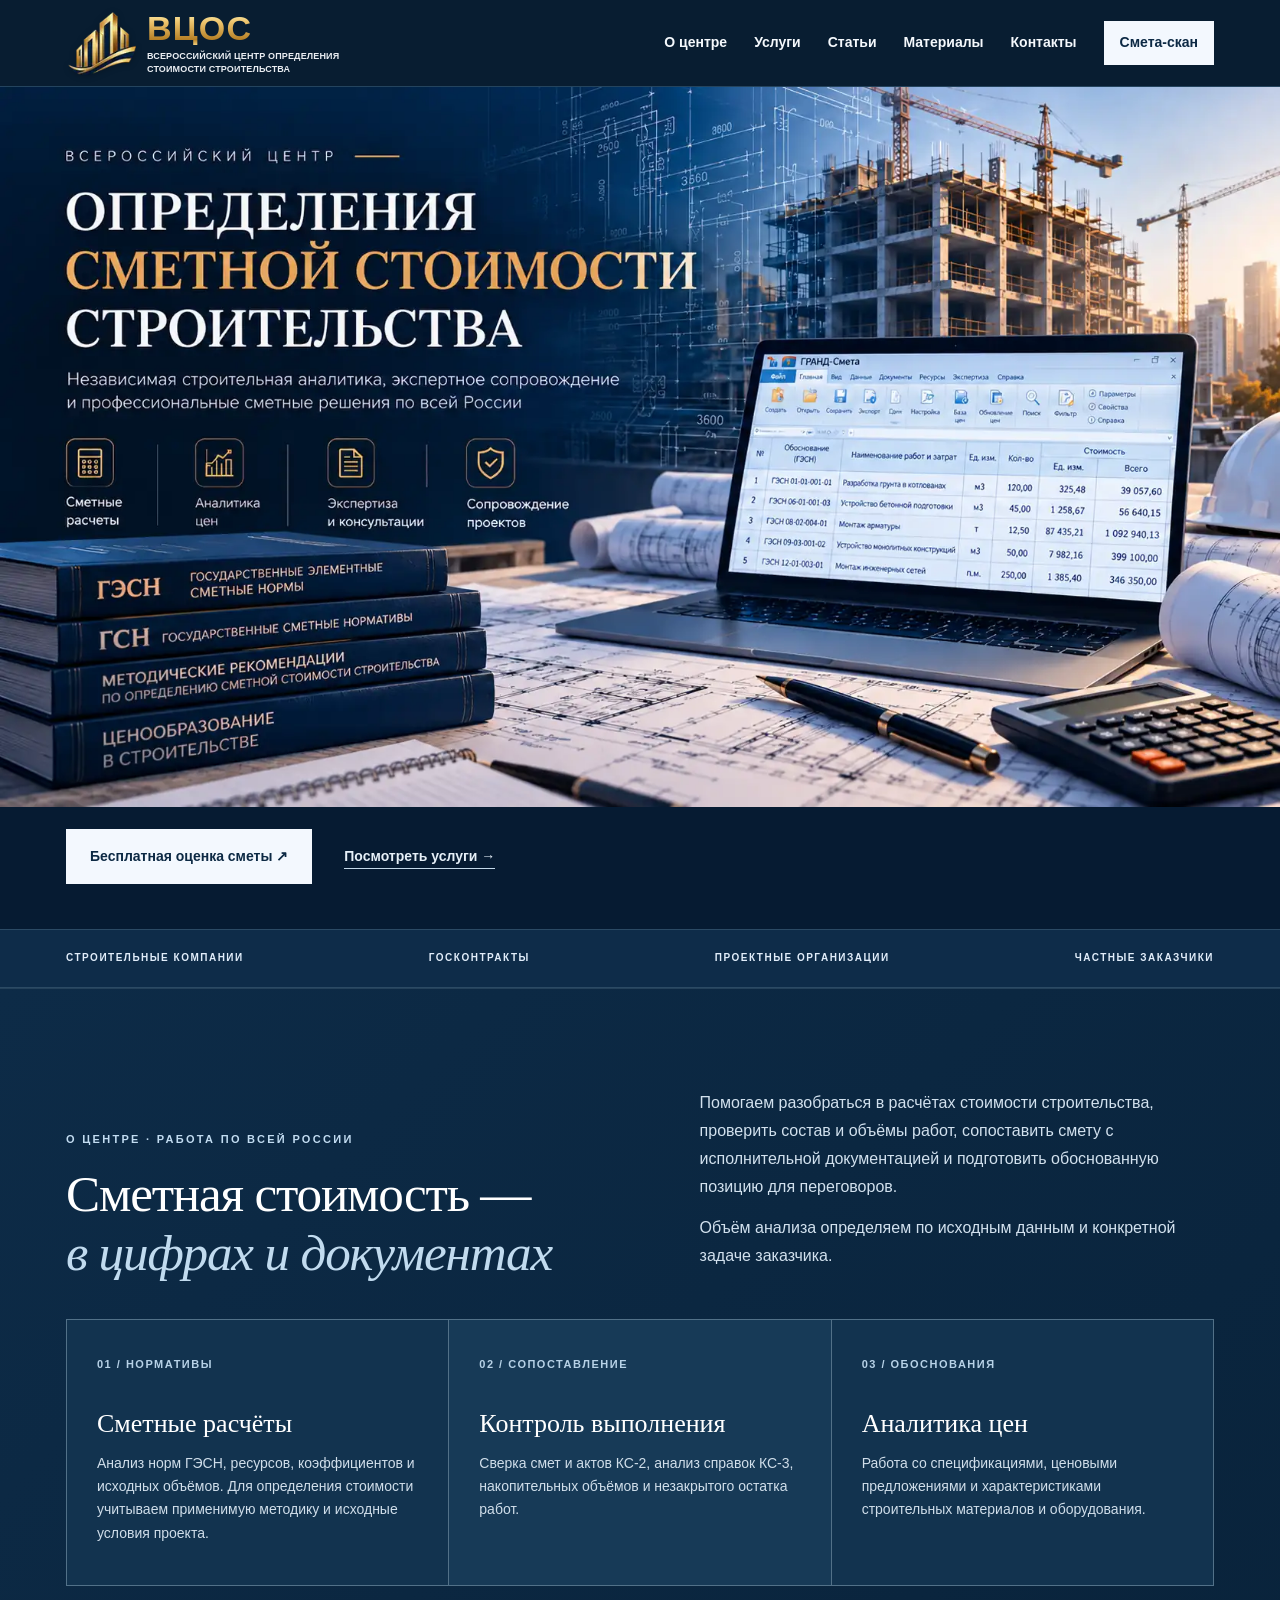
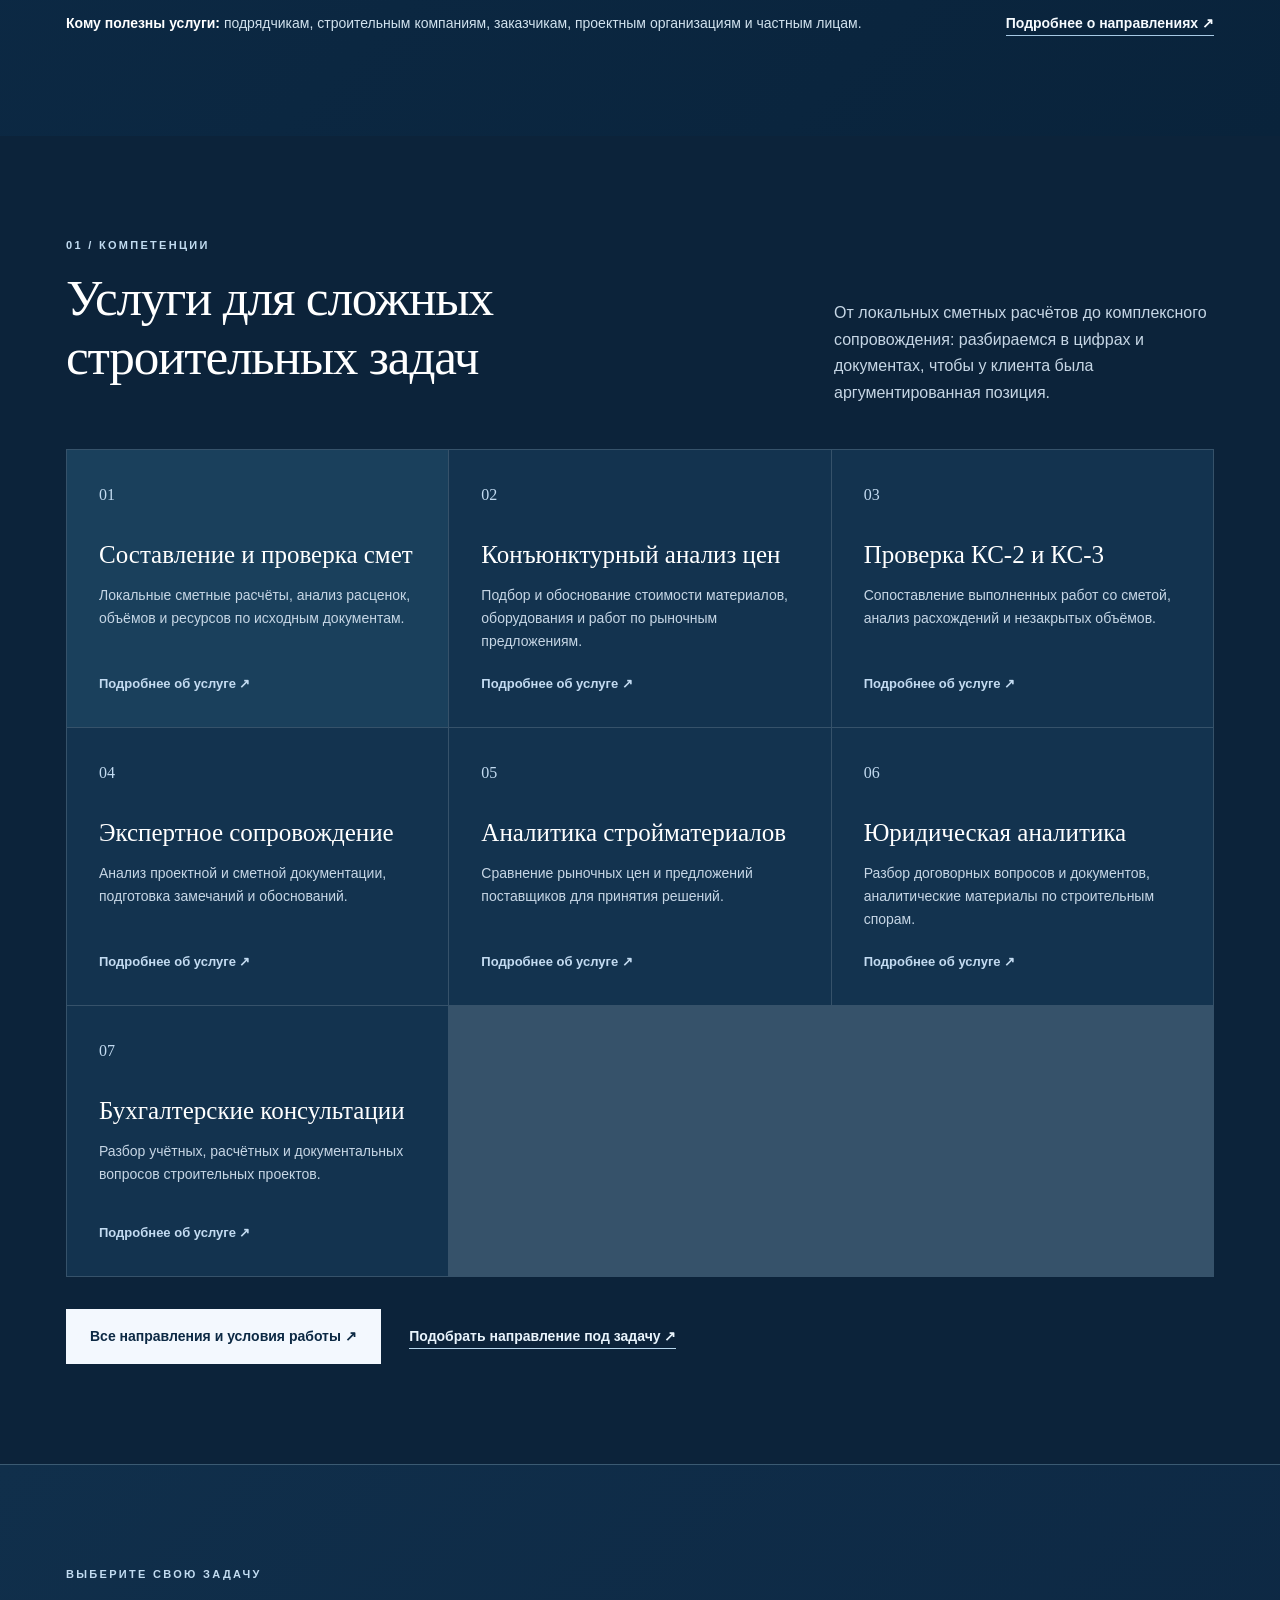
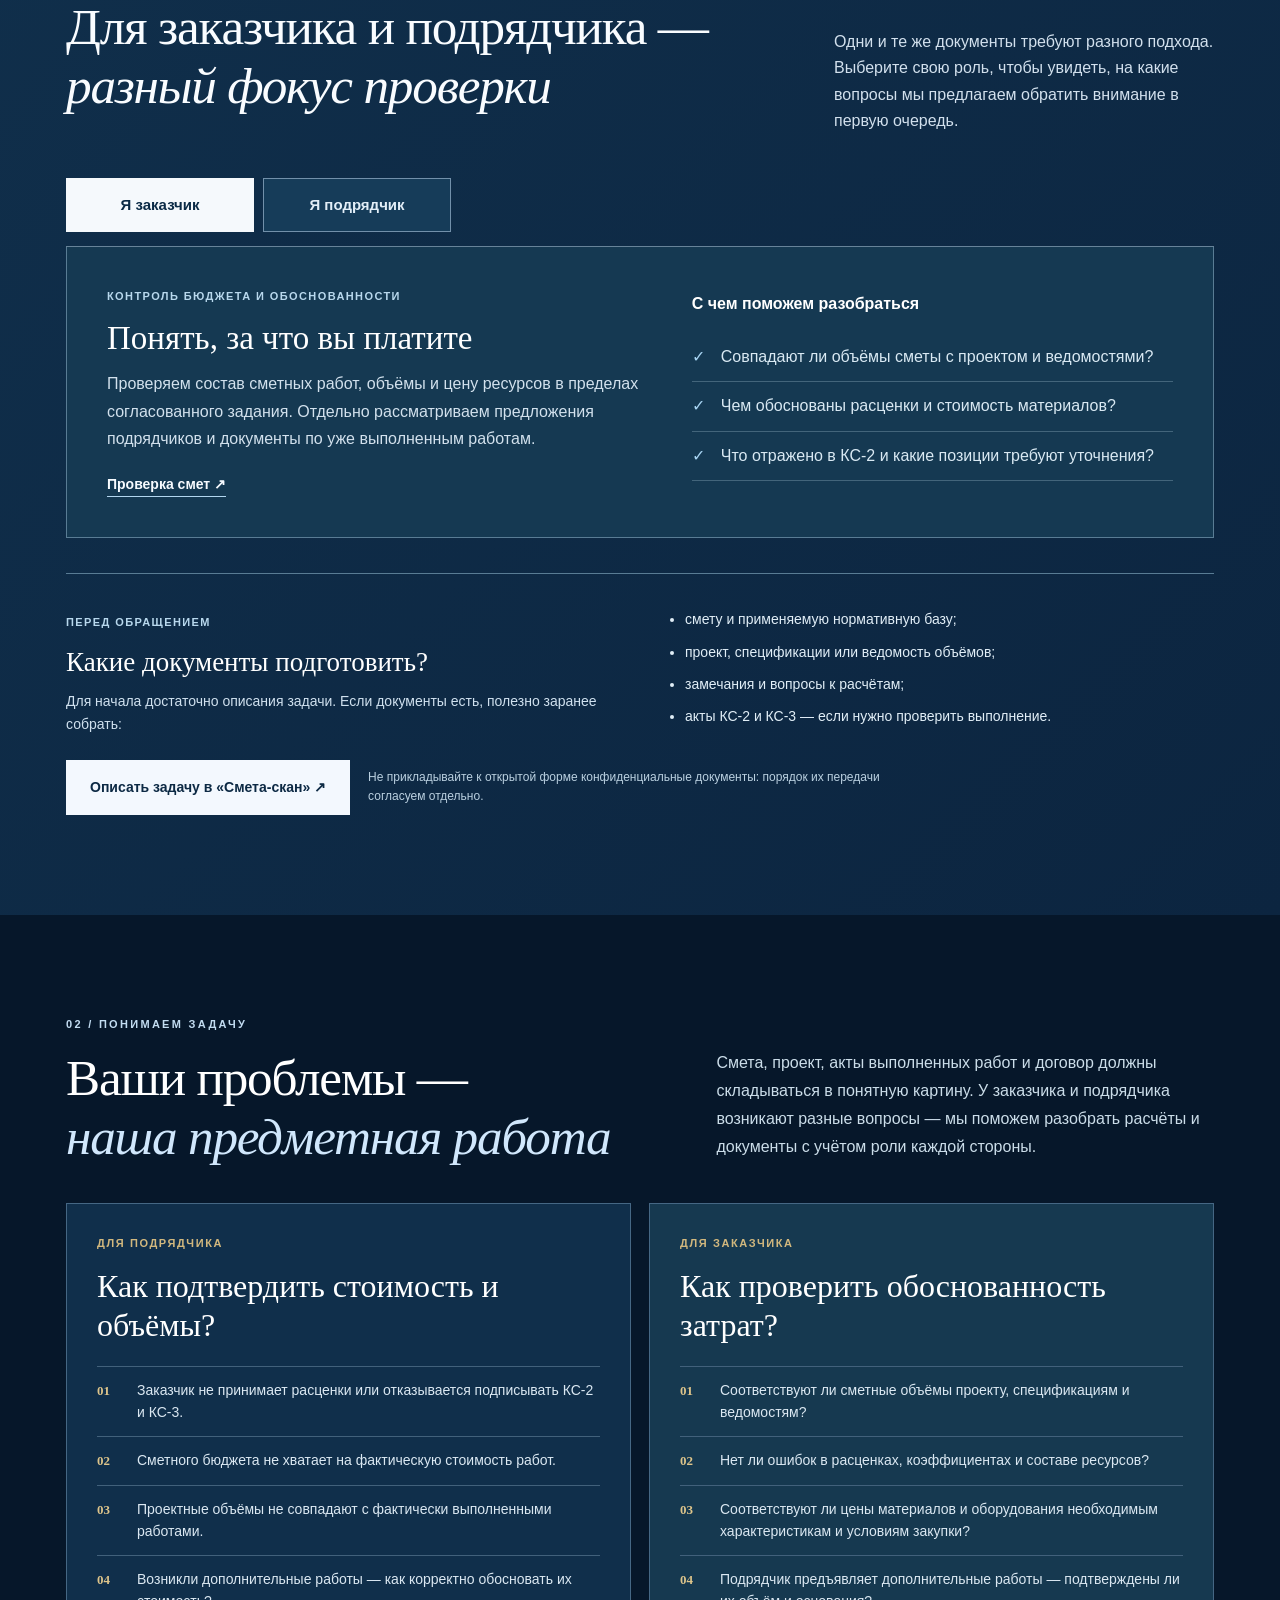
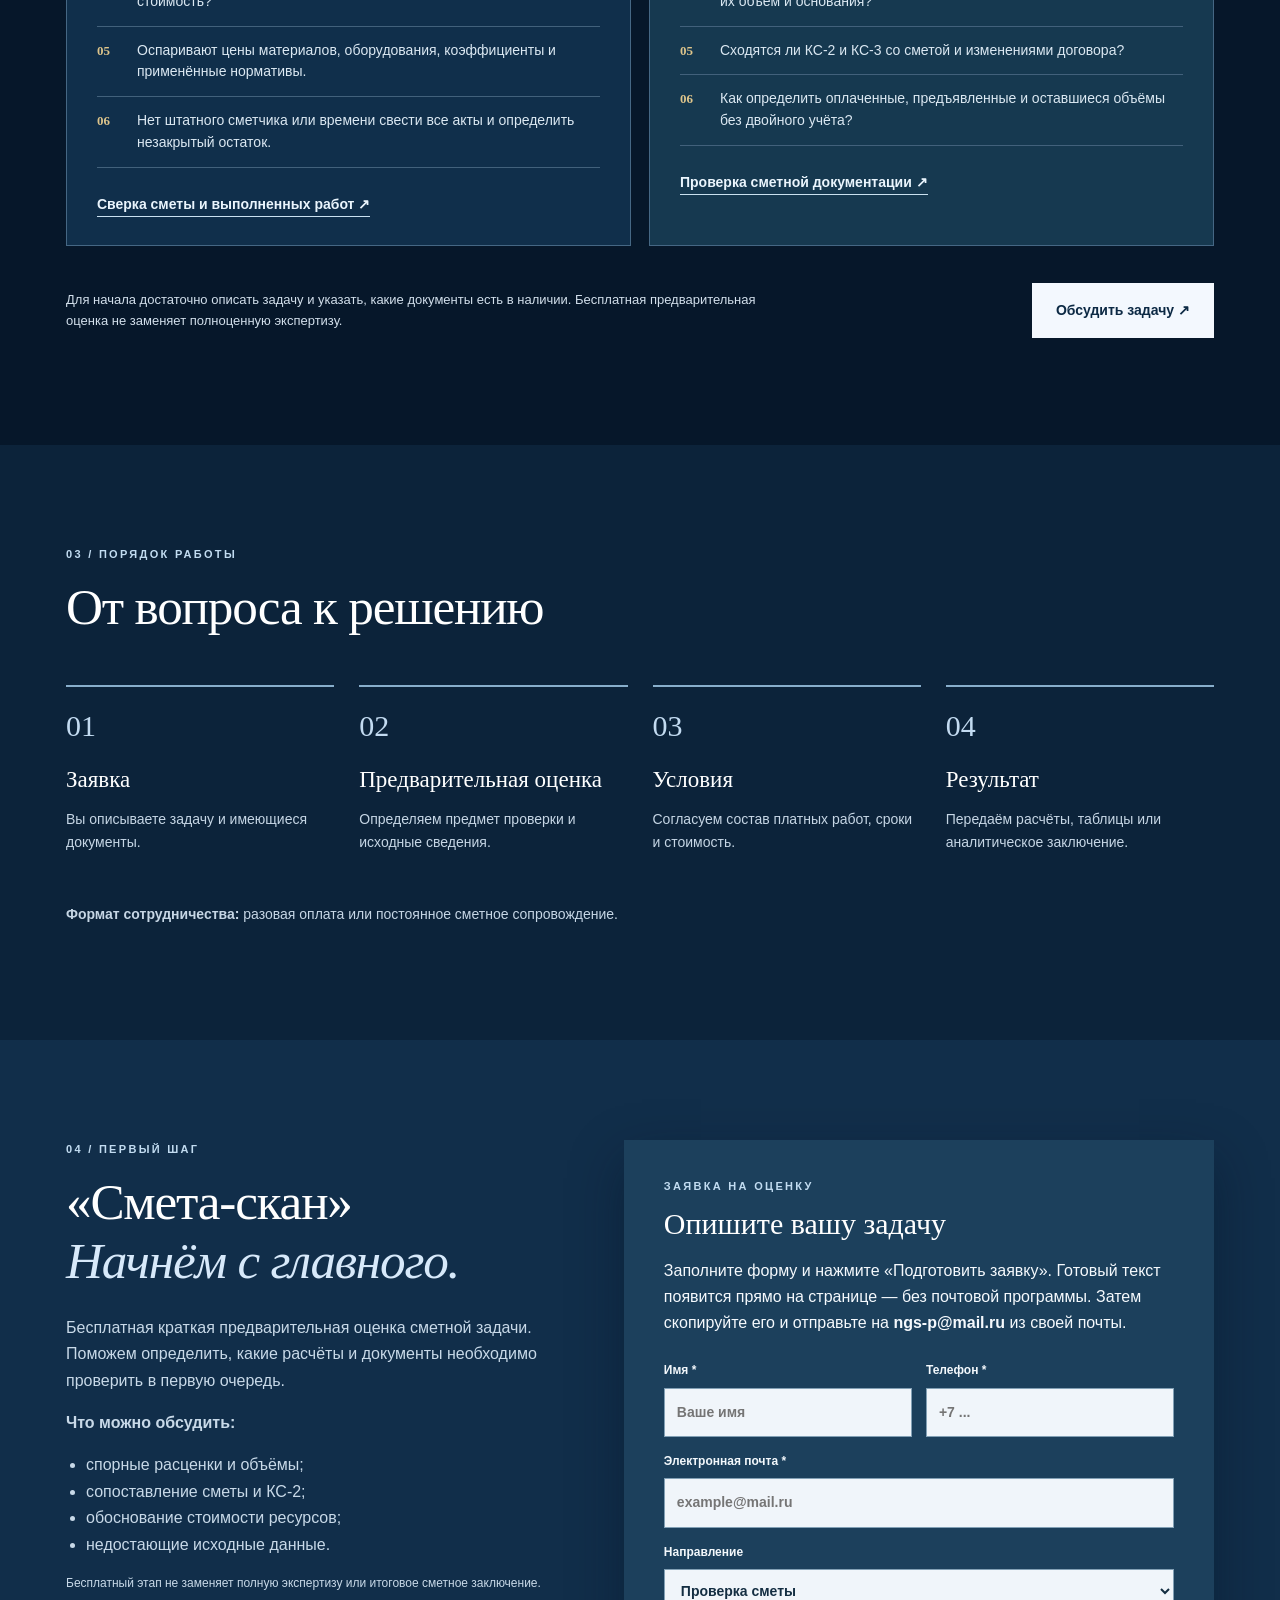
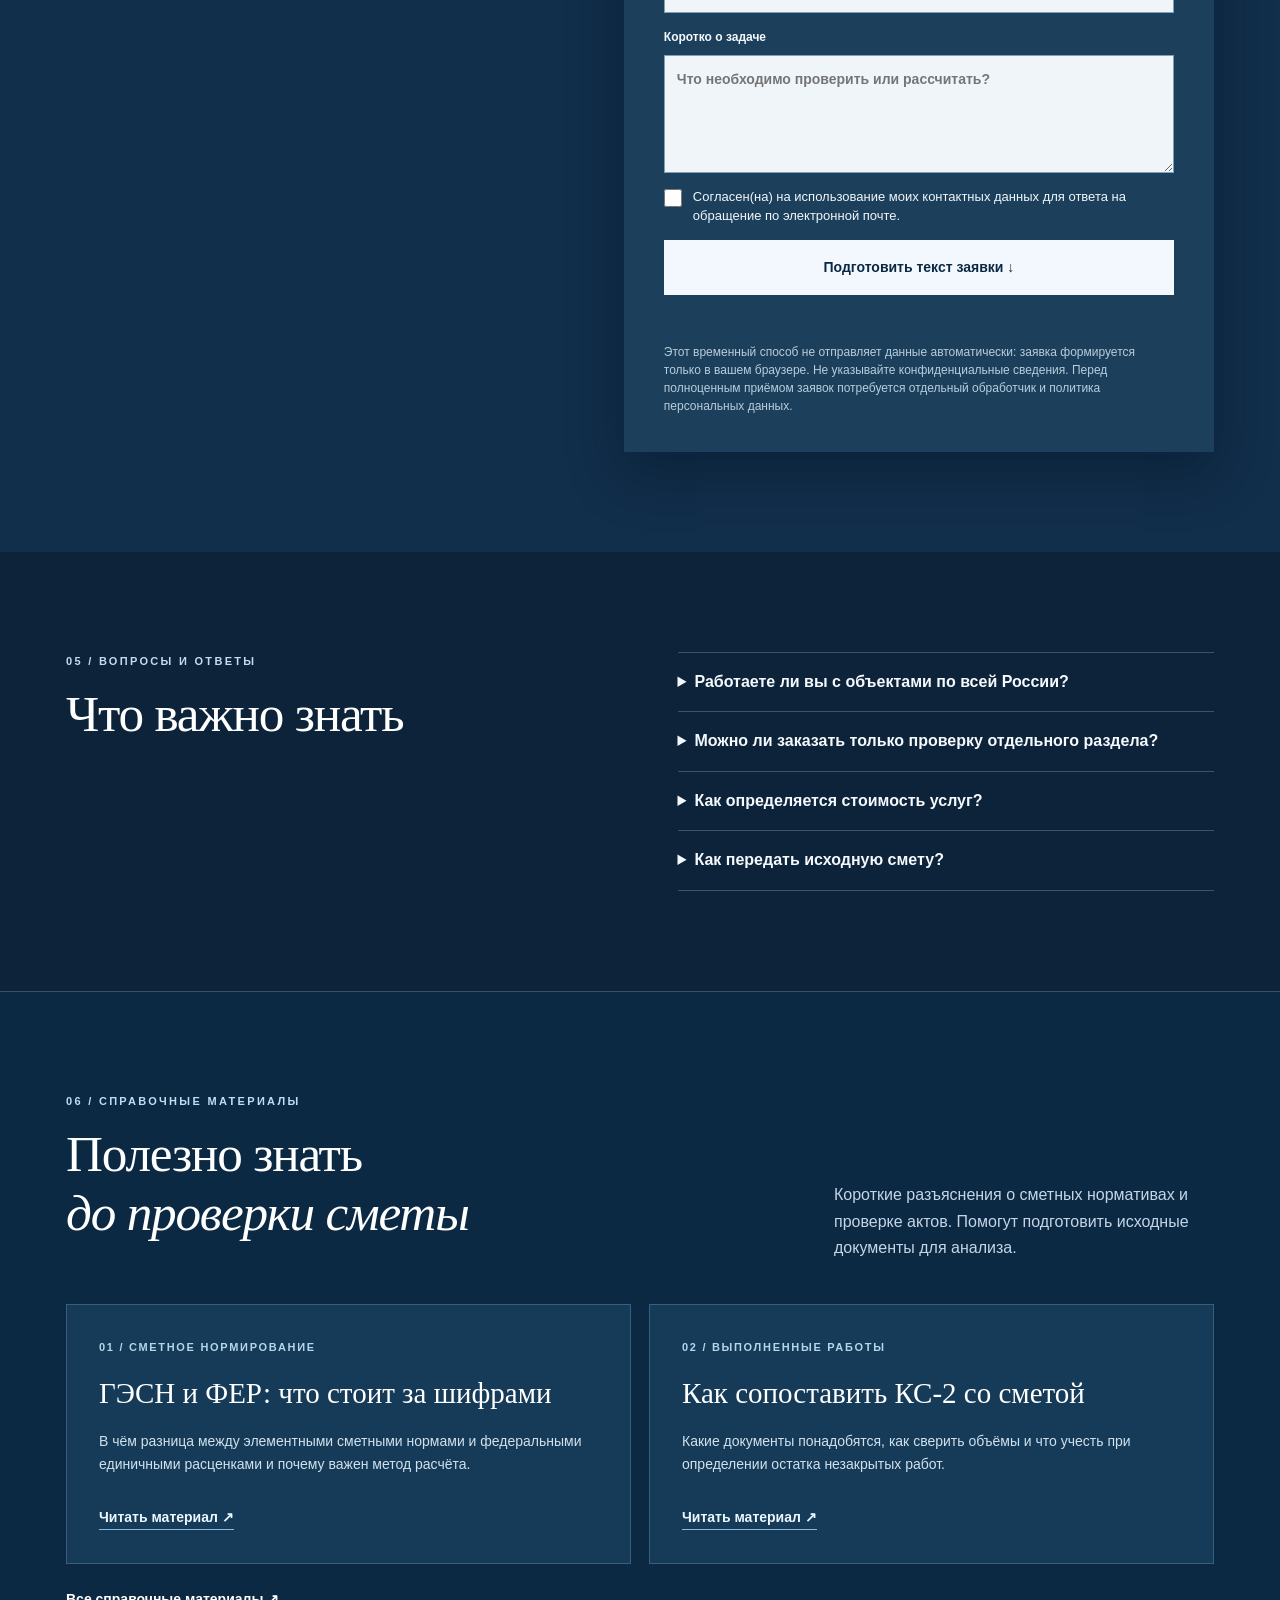
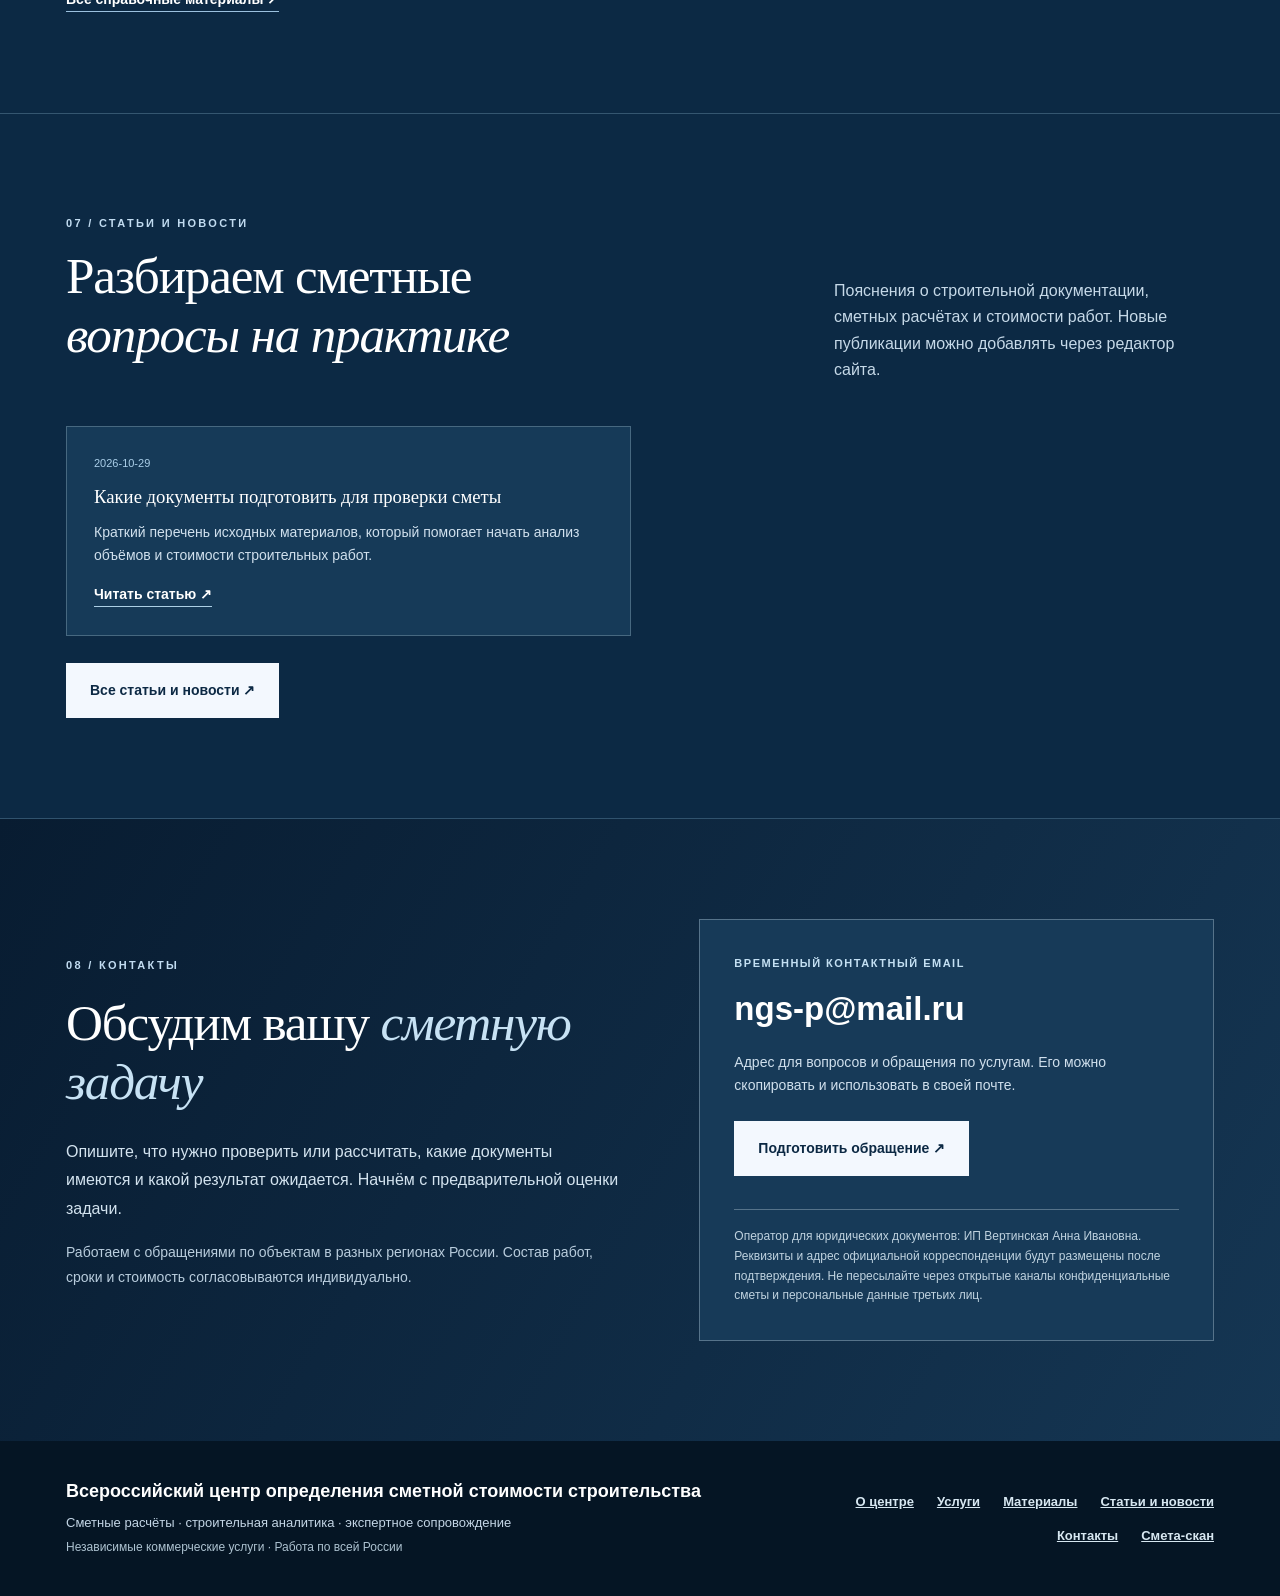
==== commit 4db07e7c: "Install approved gold VCOS header branding and separate customer/contractor problem lists" ====
--- a/index.html
+++ b/index.html
@@ -1,9 +1,9 @@
 <!doctype html>
-<html lang="ru"><head><meta charset="utf-8"><meta name="viewport" content="width=device-width,initial-scale=1"><meta name="description" content="Всероссийский центр определения сметной стоимости строительства — сметные расчёты, конъюнктурный анализ, проверка КС-2 и КС-3, экспертное сопровождение по России."><title>Всероссийский центр определения сметной стоимости строительства — сметные расчёты и аналитика</title>
+<html lang="ru"><head><meta charset="utf-8"><meta name="viewport" content="width=device-width,initial-scale=1"><meta name="description" content="Всероссийский центр определения сметной стоимости строительства — сметные расчёты, конъюнктурный анализ, проверка КС-2 и КС-3, экспертное сопровождение по России."><title>ВЦОС — Всероссийский центр определения стоимости строительства | Сметная аналитика</title>
 <link rel="canonical" href="https://sirotaandre07-cell.github.io/stroyanalitika/"><link rel="icon" type="image/svg+xml" href="favicon.svg">
 <meta property="og:type" content="website">
 <meta property="og:locale" content="ru_RU">
-<meta property="og:title" content="Всероссийский центр определения сметной стоимости строительства">
+<meta property="og:title" content="ВЦОС — Всероссийский центр определения стоимости строительства">
 <meta property="og:description" content="Составление и проверка смет, анализ ГЭСН, КС-2 и КС-3, обоснование стоимости ресурсов. Работа по России.">
 <meta property="og:image" content="https://sirotaandre07-cell.github.io/stroyanalitika/assets/hero-gesn-final.webp">
 <meta property="og:url" content="https://sirotaandre07-cell.github.io/stroyanalitika/">
@@ -190,8 +190,9 @@
 .audience-docs-action span{font-size:12px;color:#bad0e0;max-width:540px}
 @media(max-width:800px){.audience-cols{grid-template-columns:1fr;gap:20px}.audience-documents{grid-template-columns:1fr;gap:20px}.audience-panel{padding:26px}}
 @media(max-width:600px){.audience-tab{flex:1 1 130px;min-width:0;padding:12px}.audience-panel h3{font-size:28px}.service-audience-link{margin-left:0;display:block;width:max-content;max-width:100%}.audience-docs-action .btn{width:100%}}
-</style></head><body>
-<header class="header"><div class="container header-in"><a class="logo" href="#home" aria-label="Всероссийский центр определения сметной стоимости строительства"><strong>Всероссийский центр</strong><small>определения сметной стоимости строительства</small></a><nav aria-label="Разделы"><a href="#about">О центре</a><a href="services.html">Услуги</a><a href="news.html">Статьи</a><a href="materials.html">Материалы</a><a href="#contacts">Контакты</a><a class="nav-cta" href="#scan">Смета-скан</a></nav></div></header>
+</style><link rel="stylesheet" href="assets/vcos-brand.css">
+</head><body>
+<header class="header"><div class="container header-in"><a class="brand-lockup" href="#home" aria-label="ВЦОС — Всероссийский центр определения стоимости строительства"><img class="brand-icon" src="assets/vcos-gold-icon.webp" width="84" height="80" alt="" decoding="async"><span class="brand-copy"><strong class="brand-word">ВЦОС</strong><small class="brand-descriptor">Всероссийский центр определения<br>стоимости строительства</small></span></a><nav aria-label="Разделы"><a href="#about">О центре</a><a href="services.html">Услуги</a><a href="news.html">Статьи</a><a href="materials.html">Материалы</a><a href="#contacts">Контакты</a><a class="nav-cta" href="#scan">Смета-скан</a></nav></div></header>
 <main><section class="hero hero-approved" id="home" aria-label="Всероссийский центр определения сметной стоимости строительства">
 <h1 class="visually-hidden">Всероссийский центр определения сметной стоимости строительства — сметные расчёты и экспертное сопровождение</h1>
 <div class="hero-mobile-intro">
@@ -258,7 +259,44 @@
  </div>
 </div>
 </section>
-<section class="section dark-section" id="approach"><div class="container dark-grid"><div><div class="kicker">02 / Понимаем задачу</div><h2>Знакомые сложности?<br><em>Разберём по существу.</em></h2><p>За каждой спорной расценкой, непринятым актом или нехваткой бюджета стоят конкретные расчёты и документы. Начинаем с их проверки, а не с общих обещаний.</p><a class="btn" href="#scan">Предварительная оценка ↗</a></div><ul class="problems"><li><b>01</b>Заказчик не принимает расценки или объёмы</li><li><b>02</b>Не хватает средств по смете</li><li><b>03</b>Нет сметчика в штате</li><li><b>04</b>Ошибки в расчётах и исходных данных</li><li><b>05</b>Не подписывают КС-2 и КС-3</li><li><b>06</b>Нужно обосновать стоимость работ</li></ul></div></section>
+<section class="section dark-section" id="approach">
+<div class="container">
+ <div class="kicker">02 / Понимаем задачу</div>
+ <div class="problem-intro">
+  <h2>Ваши проблемы —<br><em>наша предметная работа</em></h2>
+  <p>Смета, проект, акты выполненных работ и договор должны складываться в понятную картину. У заказчика и подрядчика возникают разные вопросы — мы поможем разобрать расчёты и документы с учётом роли каждой стороны.</p>
+ </div>
+ <div class="problem-two">
+  <article class="problem-card" id="problems-contractor">
+   <div class="problem-role">Для подрядчика</div>
+   <h3>Как подтвердить стоимость и объёмы?</h3>
+   <ol>
+    <li>Заказчик не принимает расценки или отказывается подписывать КС-2 и КС-3.</li>
+    <li>Сметного бюджета не хватает на фактическую стоимость работ.</li>
+    <li>Проектные объёмы не совпадают с фактически выполненными работами.</li>
+    <li>Возникли дополнительные работы — как корректно обосновать их стоимость?</li>
+    <li>Оспаривают цены материалов, оборудования, коэффициенты и применённые нормативы.</li>
+    <li>Нет штатного сметчика или времени свести все акты и определить незакрытый остаток.</li>
+   </ol>
+   <a class="problem-link" href="services.html#acts">Сверка сметы и выполненных работ ↗</a>
+  </article>
+  <article class="problem-card problem-card-customer" id="problems-customer">
+   <div class="problem-role">Для заказчика</div>
+   <h3>Как проверить обоснованность затрат?</h3>
+   <ol>
+    <li>Соответствуют ли сметные объёмы проекту, спецификациям и ведомостям?</li>
+    <li>Нет ли ошибок в расценках, коэффициентах и составе ресурсов?</li>
+    <li>Соответствуют ли цены материалов и оборудования необходимым характеристикам и условиям закупки?</li>
+    <li>Подрядчик предъявляет дополнительные работы — подтверждены ли их объём и основания?</li>
+    <li>Сходятся ли КС-2 и КС-3 со сметой и изменениями договора?</li>
+    <li>Как определить оплаченные, предъявленные и оставшиеся объёмы без двойного учёта?</li>
+   </ol>
+   <a class="problem-link" href="services.html#estimates">Проверка сметной документации ↗</a>
+  </article>
+ </div>
+ <div class="problem-action"><p>Для начала достаточно описать задачу и указать, какие документы есть в наличии. Бесплатная предварительная оценка не заменяет полноценную экспертизу.</p><a class="btn" href="#scan">Обсудить задачу ↗</a></div>
+</div>
+</section>
 <section class="section" id="process"><div class="container"><div class="kicker">03 / Порядок работы</div><h2>От вопроса к решению</h2><div class="steps"><article class="step"><b>01</b><h3>Заявка</h3><p>Вы описываете задачу и имеющиеся документы.</p></article><article class="step"><b>02</b><h3>Предварительная оценка</h3><p>Определяем предмет проверки и исходные сведения.</p></article><article class="step"><b>03</b><h3>Условия</h3><p>Согласуем состав платных работ, сроки и стоимость.</p></article><article class="step"><b>04</b><h3>Результат</h3><p>Передаём расчёты, таблицы или аналитическое заключение.</p></article></div><p class="formats"><strong>Формат сотрудничества:</strong> разовая оплата или постоянное сметное сопровождение.</p></div></section>
 <section class="section scan" id="scan"><div class="container scan-grid"><div class="scan-intro"><div class="kicker">04 / Первый шаг</div><h2>«Смета-скан»<br><em>Начнём с главного.</em></h2><p>Бесплатная краткая предварительная оценка сметной задачи. Поможем определить, какие расчёты и документы необходимо проверить в первую очередь.</p><p><strong>Что можно обсудить:</strong></p><ul><li>спорные расценки и объёмы;</li><li>сопоставление сметы и КС-2;</li><li>обоснование стоимости ресурсов;</li><li>недостающие исходные данные.</li></ul><p class="small">Бесплатный этап не заменяет полную экспертизу или итоговое сметное заключение.</p></div><div class="form-card"><div class="kicker">Заявка на оценку</div><h3>Опишите вашу задачу</h3>
 <div id="yandex-scan" hidden>
--- a/assets/vcos-brand.css
+++ b/assets/vcos-brand.css
@@ -0,0 +1,33 @@
+/* Brand lockup based on approved gold VЦОС logo direction #6.
+   Icon extracted from the approved original; typography is native, crisp and accessible. */
+.brand-lockup{display:inline-flex;align-items:center;gap:11px;flex:0 0 auto;min-width:0;text-decoration:none!important;color:#fff!important;max-width:360px}
+.brand-lockup:hover{text-decoration:none!important}
+.brand-icon{width:70px;height:68px;object-fit:contain;flex:none;display:block;filter:drop-shadow(0 1px 3px #0004)}
+.brand-copy{display:flex;flex-direction:column;justify-content:center;min-width:0}
+.brand-word{display:block;font-family:"Segoe UI",Arial,sans-serif;font-size:34px;font-weight:900;line-height:1;letter-spacing:1.2px;color:#efd184;background:linear-gradient(180deg,#fff5bc 0%,#eec56e 32%,#b68026 84%,#f3cf7c 100%);-webkit-background-clip:text;background-clip:text;-webkit-text-fill-color:transparent}
+.brand-descriptor{display:block;margin-top:5px;font:650 9px/1.36 "Segoe UI",Arial,sans-serif;letter-spacing:.15px;color:#f4f7fb!important;text-transform:uppercase;opacity:.96}
+.header-in>.brand-lockup,.head>.brand-lockup,.header>.brand-lockup{flex-shrink:0}
+.brand-lockup:focus-visible{outline:3px solid #f3d183;outline-offset:4px}
+@media(max-width:1150px){.header-in:has(.brand-lockup){flex-wrap:wrap;gap:10px 20px;padding-top:14px;padding-bottom:14px}.header-in:has(.brand-lockup) nav{justify-content:flex-start;gap:12px 20px}}
+@media(max-width:720px){.brand-icon{width:59px;height:57px}.brand-word{font-size:29px}.brand-descriptor{font-size:8px}.brand-lockup{gap:9px}.header-in:has(.brand-lockup){align-items:flex-start}.header-in:has(.brand-lockup) nav{gap:12px 16px}.head:has(.brand-lockup){align-items:flex-start}}
+/* Expanded "Понимаем задачу" section */
+#approach{scroll-margin-top:110px}
+#approach .problem-intro{display:grid;grid-template-columns:1fr .85fr;align-items:end;gap:65px;margin:16px 0 36px}
+#approach .problem-intro h2{margin:0;font-size:clamp(35px,4vw,55px);color:#fff}
+#approach .problem-intro p{margin:0 0 6px;font-size:16px;line-height:1.75;color:#cbdde9}
+.problem-two{display:grid;grid-template-columns:repeat(2,minmax(0,1fr));gap:18px}
+.problem-card{min-width:0;background:#102f4b;border:1px solid #456784;padding:30px 30px 28px}
+.problem-card-customer{background:#163950}
+.problem-role{font-size:11px;letter-spacing:1.6px;font-weight:800;text-transform:uppercase;color:#d2b87e}
+.problem-card h3{font:normal clamp(24px,2.6vw,32px)/1.2 Georgia,serif;margin:15px 0 22px;color:#fff}
+.problem-card ol{margin:0 0 23px;padding:0;list-style:none;counter-reset:pb}
+.problem-card li{counter-increment:pb;display:flex;align-items:baseline;gap:13px;color:#dbe8f2;line-height:1.55;font-size:14px;padding:13px 0;border-bottom:1px solid #42617b}
+.problem-card li:first-child{border-top:1px solid #42617b}
+.problem-card li::before{content:counter(pb,decimal-leading-zero);font:700 13px Georgia,serif;color:#dec58b;flex:0 0 27px}
+.problem-link{display:inline-block;border-bottom:1px solid #cae1f0;color:#eaf5fd;font-size:14px;font-weight:700}
+.problem-link:hover{color:#fff}
+.problem-action{display:flex;align-items:center;justify-content:space-between;gap:22px;margin-top:30px}
+.problem-action p{max-width:720px;font-size:13px;color:#d2dfeb}
+.problem-action .btn{white-space:nowrap}
+@media(max-width:900px){#approach .problem-intro{grid-template-columns:1fr;gap:13px}.problem-two{grid-template-columns:1fr}}
+@media(max-width:600px){.problem-card{padding:24px 20px}.problem-action{flex-direction:column;align-items:stretch}.problem-action .btn{text-align:center}.problem-card h3{font-size:26px}}
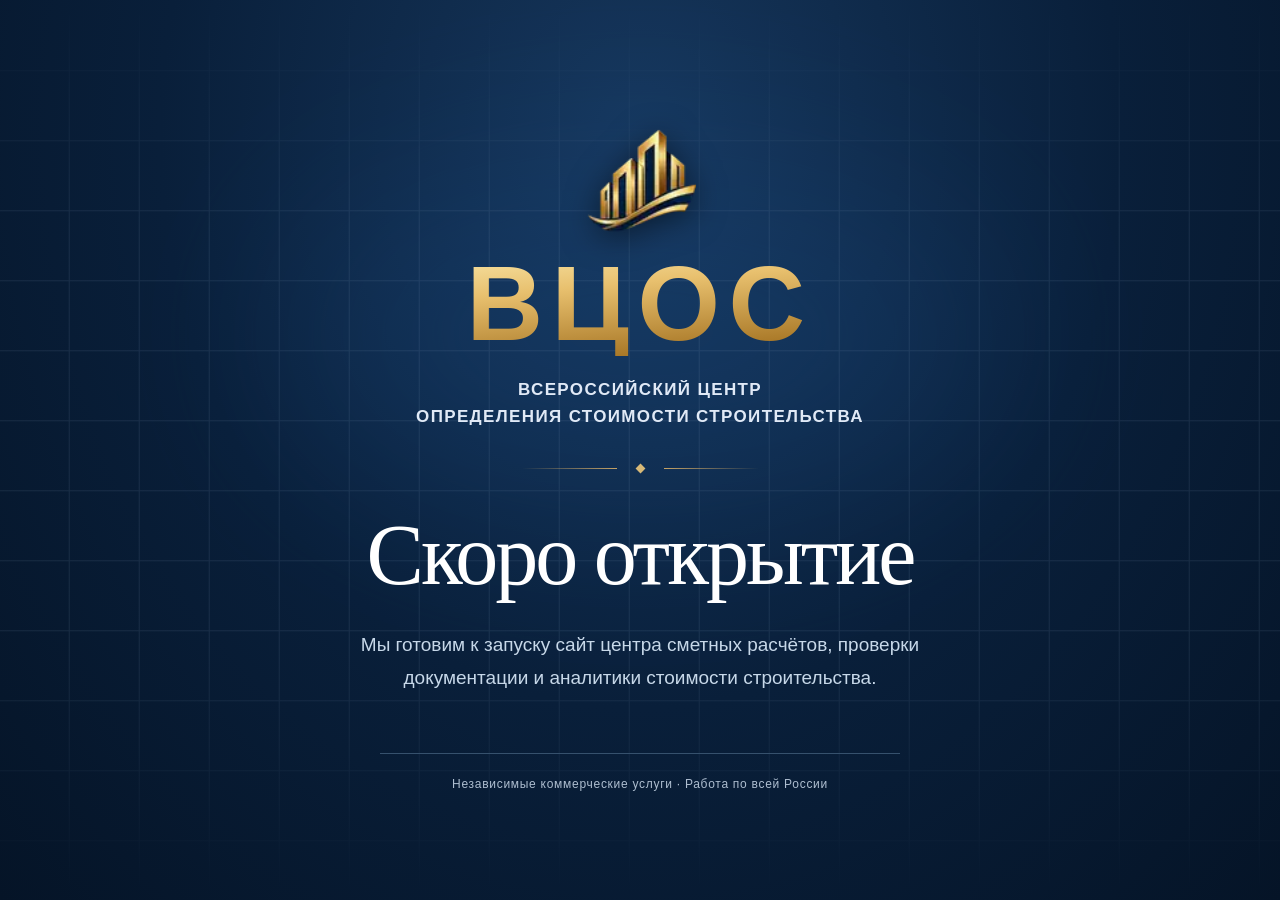
==== commit 34fdc0bd: "Show VCOS gold-logo coming soon splash across public pages, preserve complete site" ====
--- a/index.html
+++ b/index.html
@@ -1,12 +1,12 @@
 <!doctype html>
 <html lang="ru"><head><meta charset="utf-8"><meta name="viewport" content="width=device-width,initial-scale=1"><meta name="description" content="Всероссийский центр определения сметной стоимости строительства — сметные расчёты, конъюнктурный анализ, проверка КС-2 и КС-3, экспертное сопровождение по России."><title>ВЦОС — Всероссийский центр определения стоимости строительства | Сметная аналитика</title>
-<link rel="canonical" href="https://sirotaandre07-cell.github.io/stroyanalitika/"><link rel="icon" type="image/svg+xml" href="favicon.svg">
+<link rel="canonical" href="https://xn--b1ayjs.xn--p1ai/"><link rel="icon" type="image/svg+xml" href="favicon.svg">
 <meta property="og:type" content="website">
 <meta property="og:locale" content="ru_RU">
 <meta property="og:title" content="ВЦОС — Всероссийский центр определения стоимости строительства">
 <meta property="og:description" content="Составление и проверка смет, анализ ГЭСН, КС-2 и КС-3, обоснование стоимости ресурсов. Работа по России.">
-<meta property="og:image" content="https://sirotaandre07-cell.github.io/stroyanalitika/assets/hero-gesn-final.webp">
-<meta property="og:url" content="https://sirotaandre07-cell.github.io/stroyanalitika/">
+<meta property="og:image" content="https://xn--b1ayjs.xn--p1ai/assets/hero-gesn-final.webp">
+<meta property="og:url" content="https://xn--b1ayjs.xn--p1ai/">
 <style>
 :root{--dark:#123241;--gold:#b28951;--ink:#223943;--muted:#61737a;--light:#f3f5f2}*{box-sizing:border-box}html{scroll-behavior:smooth}body{margin:0;font:16px/1.65 "Segoe UI",Arial,sans-serif;color:var(--ink)}a{text-decoration:none;color:inherit}button,input,textarea,select{font:inherit}button{cursor:pointer}.container{max-width:1200px;padding:0 26px;margin:0 auto}.header{background:white;border-bottom:1px solid #e5e9e8;position:sticky;top:0;z-index:20}.header-in{display:flex;justify-content:space-between;align-items:center;min-height:86px;gap:25px}.logo{font-size:22px;font-weight:850;letter-spacing:-.8px;line-height:1;color:var(--dark)}.logo span{color:var(--gold)}.logo small{display:block;font-size:9px;letter-spacing:2px;font-weight:650;color:#708189;margin-top:9px}nav{display:flex;align-items:center;gap:27px;font-size:14px;font-weight:600}nav a:hover{color:#9b763f}.nav-cta{background:var(--dark);padding:10px 16px;color:white}.nav-cta:hover{color:white;background:#285368}.hero{background:var(--light)}.hero-grid{display:grid;grid-template-columns:1fr .9fr;align-items:center;gap:65px;padding-top:85px;padding-bottom:90px}.kicker{color:#a17a47;font-size:11px;letter-spacing:2.3px;font-weight:800;text-transform:uppercase}h1,h2,h3{font-family:Georgia,"Times New Roman",serif;font-weight:normal;line-height:1.15}h1{font-size:clamp(44px,5.3vw,76px);letter-spacing:-1.7px;margin:25px 0}h1 em,h2 em{color:#a17a47}.lead{font-size:18px;color:#5b6d74;max-width:620px}.actions{display:flex;flex-wrap:wrap;align-items:center;gap:29px;margin-top:34px}.btn{display:inline-block;background:var(--dark);color:white;padding:16px 24px;font-size:14px;font-weight:700;border:0;text-align:center}.btn:hover{background:#285368}.text-link{font-size:14px;font-weight:700;border-bottom:1px solid var(--gold)}.hero-foot{font-size:13px;color:#7b8a8f;margin-top:34px}.hero-foot:before{content:"●";color:var(--gold);margin-right:9px}.blueprint{background:linear-gradient(130deg,#e1e8e7,#f1f4f2);padding:22px;border:1px solid #c8d4d5;box-shadow:18px 18px 0 #e4eae7}.blueprint>div{display:flex;justify-content:space-between;font-size:9px;letter-spacing:1.8px;color:#6a7f86;font-weight:700}.blueprint svg{display:block;width:100%;height:auto;margin:15px auto}.strip{background:var(--dark);color:#b9cbd1}.strip-in{display:flex;justify-content:space-between;flex-wrap:wrap;gap:13px;padding-top:20px;padding-bottom:20px;font-size:10px;letter-spacing:1.5px;font-weight:750}.section{padding:100px 0}.light{background:var(--light)}.section-head{display:grid;grid-template-columns:1fr 380px;align-items:end;gap:60px;margin-bottom:38px}h2{font-size:clamp(35px,4vw,55px);letter-spacing:-1.2px;margin:15px 0 24px}.section-head p{color:var(--muted);margin-bottom:5px}.services{display:grid;grid-template-columns:repeat(3,1fr);gap:1px;background:#d7dfde;border:1px solid #d7dfde}.service{background:white;padding:32px;min-height:270px;display:flex;flex-direction:column}.service:first-child{background:#e7ede9}.service .number{color:var(--gold);font-family:Georgia,serif}.service h3{font-size:25px;margin:33px 0 14px}.service p{font-size:14px;color:#61737a;margin:0 0 20px}.service a{margin-top:auto;color:#9e743f;font-size:13px;font-weight:700}.dark-section{background:var(--dark);color:#fff}.dark-grid{display:grid;grid-template-columns:1fr 1fr;gap:85px}.dark-section p{color:#bacbd0}.problems{list-style:none;padding:0;margin:0}.problems li{padding:17px 0;border-bottom:1px solid #47626e;display:flex;gap:25px}.problems li:first-child{border-top:1px solid #47626e}.problems b{font:14px Georgia,serif;color:#d0ab74}.steps{display:grid;grid-template-columns:repeat(4,1fr);gap:25px;margin-top:48px}.step{border-top:2px solid var(--dark);padding-top:22px}.step b{font:30px Georgia,serif;color:var(--gold)}.step h3{font-size:23px;margin:23px 0 10px}.step p{color:var(--muted);font-size:14px}.formats{margin-top:35px;color:#5f737b;font-size:14px}.formats strong{color:var(--dark)}.scan{background:#e9eeeb}.scan-grid{display:grid;grid-template-columns:.9fr 1.1fr;gap:75px}.scan-intro p,.scan-intro li{color:#5e7078}.scan-intro ul{padding-left:20px}.small{font-size:12px;color:#75878b!important}.form-card{background:white;padding:37px 40px;box-shadow:0 18px 40px #12324110}.form-card h3{font-size:30px;margin:12px 0}.form-card>p{font-size:14px;color:var(--muted)}form{display:grid;gap:15px;margin-top:24px}.two{display:grid;grid-template-columns:1fr 1fr;gap:14px}label{display:block;font-size:12px;font-weight:750;color:#31505e}input,textarea,select{display:block;width:100%;border:1px solid #d0dbdc;background:#fcfdfc;padding:12px;margin-top:7px;color:var(--ink);border-radius:0;font-size:14px}textarea{resize:vertical}.submit{width:100%}.status{color:#31634b;font-size:13px;margin:0}.disclaimer{font-size:12px;line-height:1.5;color:#75858a}.faq-grid{display:grid;grid-template-columns:1fr 1fr;gap:75px}details{border-top:1px solid #d2dcdd;padding:16px 0}details:last-child{border-bottom:1px solid #d2dcdd}summary{cursor:pointer;font-weight:700}details p{font-size:14px;color:var(--muted);margin:13px 0 2px}.footer{background:#0b2632;color:#afc4cb;padding:38px 0}.footer-in{display:flex;align-items:center;justify-content:space-between;gap:25px;font-size:13px}.footer strong{color:#fff;font-size:18px}.footer p{margin:8px 0 0}.footer a{text-decoration:underline}a:focus-visible,button:focus-visible,input:focus-visible,textarea:focus-visible,select:focus-visible{outline:3px solid var(--gold);outline-offset:3px}@media(max-width:900px){nav{gap:13px;flex-wrap:wrap;justify-content:flex-end}.hero-grid,.dark-grid,.scan-grid,.faq-grid{grid-template-columns:1fr}.hero-grid{gap:30px}.blueprint{max-width:550px}.section-head{grid-template-columns:1fr;gap:0}.services{grid-template-columns:repeat(2,1fr)}.steps{grid-template-columns:repeat(2,1fr)}}@media(max-width:600px){.header-in{align-items:flex-start;flex-direction:column;padding-top:20px;padding-bottom:18px}nav{gap:14px;font-size:12px;justify-content:flex-start}.hero-grid{padding-top:60px;padding-bottom:65px}.section{padding:65px 0}.services,.steps,.two{grid-template-columns:1fr}.service{min-height:auto}.scan-grid{gap:26px}.form-card{padding:25px}.footer-in{display:block}.blueprint{box-shadow:9px 9px 0 #e4eae7}}@media(prefers-reduced-motion:reduce){html{scroll-behavior:auto}}
 .logo{display:flex;flex-direction:column;align-items:flex-start;max-width:440px;font-size:19px;line-height:1.18;letter-spacing:0}
@@ -191,7 +191,21 @@
 @media(max-width:800px){.audience-cols{grid-template-columns:1fr;gap:20px}.audience-documents{grid-template-columns:1fr;gap:20px}.audience-panel{padding:26px}}
 @media(max-width:600px){.audience-tab{flex:1 1 130px;min-width:0;padding:12px}.audience-panel h3{font-size:28px}.service-audience-link{margin-left:0;display:block;width:max-content;max-width:100%}.audience-docs-action .btn{width:100%}}
 </style><link rel="stylesheet" href="assets/vcos-brand.css">
+<meta name="robots" content="noindex,nofollow">
+<link rel="stylesheet" href="/assets/coming-soon.css">
 </head><body>
+<div id="vcos-prelaunch-screen" role="main" aria-label="ВЦОС — скоро открытие">
+<div class="vcos-stage">
+ <img class="vcos-mark" src="/assets/vcos-gold-icon.webp" width="112" height="112" alt="Золотой знак ВЦОС — архитектурный силуэт">
+ <div class="vcos-name">ВЦОС</div>
+ <p class="vcos-full">Всероссийский центр<br>определения стоимости строительства</p>
+ <div class="vcos-rule" aria-hidden="true"><span></span></div>
+ <h1>Скоро открытие</h1>
+ <p class="vcos-message">Мы готовим к запуску сайт центра сметных расчётов, проверки документации и аналитики стоимости строительства.</p>
+ <p class="vcos-footnote">Независимые коммерческие услуги · Работа по всей России</p>
+</div>
+</div>
+
 <header class="header"><div class="container header-in"><a class="brand-lockup" href="#home" aria-label="ВЦОС — Всероссийский центр определения стоимости строительства"><img class="brand-icon" src="assets/vcos-gold-icon.webp" width="84" height="80" alt="" decoding="async"><span class="brand-copy"><strong class="brand-word">ВЦОС</strong><small class="brand-descriptor">Всероссийский центр определения<br>стоимости строительства</small></span></a><nav aria-label="Разделы"><a href="#about">О центре</a><a href="services.html">Услуги</a><a href="news.html">Статьи</a><a href="materials.html">Материалы</a><a href="#contacts">Контакты</a><a class="nav-cta" href="#scan">Смета-скан</a></nav></div></header>
 <main><section class="hero hero-approved" id="home" aria-label="Всероссийский центр определения сметной стоимости строительства">
 <h1 class="visually-hidden">Всероссийский центр определения сметной стоимости строительства — сметные расчёты и экспертное сопровождение</h1>
--- a/assets/coming-soon.css
+++ b/assets/coming-soon.css
@@ -0,0 +1,65 @@
+/* ВЦОС — режим «Скоро открытие».
+   Снять заставку: заменить содержание этого CSS на:
+   #vcos-prelaunch-screen { display:none!important; }
+   Публичные страницы/редактор и meta robots восстановить по инструкции LAUNCH_MODE.md. */
+/* Hide public contents on all ordinary pages; the repo and HTML source remain public. */
+body > :not(#vcos-prelaunch-screen){display:none!important}
+html,body{min-height:100%!important}
+body{margin:0!important;background:#061629!important;overflow-x:hidden!important}
+#vcos-prelaunch-screen{
+  display:flex!important;align-items:center;justify-content:center;box-sizing:border-box;
+  position:relative;isolation:isolate;min-height:100vh;min-height:100svh;
+  padding:62px 24px 44px;overflow:hidden;
+  background:radial-gradient(ellipse at 50% 15%,#16375d 0%,#091f3a 53%,#051427 100%);
+  color:#f7fbff;font:16px/1.65 "Segoe UI",Arial,sans-serif;text-align:center;
+}
+#vcos-prelaunch-screen *{box-sizing:border-box}
+#vcos-prelaunch-screen::before{
+  content:"";position:absolute;inset:0;pointer-events:none;opacity:.13;
+  background-image:linear-gradient(90deg,transparent 97%,#8aa4c1 100%),
+      linear-gradient(0deg,transparent 97%,#8aa4c1 100%);
+  background-size:70px 70px;mask-image:linear-gradient(180deg,transparent,#000 25%,#000 72%,transparent);
+}
+#vcos-prelaunch-screen::after{
+  content:"";position:absolute;z-index:-1;left:50%;top:37%;width:min(720px,86vw);height:360px;
+  transform:translate(-50%,-50%);border-radius:50%;background:#215b9e;filter:blur(100px);opacity:.20;pointer-events:none;
+}
+#vcos-prelaunch-screen .vcos-stage{position:relative;z-index:2;width:min(940px,100%);margin:auto}
+#vcos-prelaunch-screen .vcos-mark{
+  width:112px;height:112px;object-fit:contain;display:block;margin:0 auto 14px;
+  filter:drop-shadow(0 5px 16px #0008);
+}
+#vcos-prelaunch-screen .vcos-name{
+  display:block;font-size:clamp(51px,9vw,106px);line-height:1;font-weight:900;letter-spacing:.08em;margin:0;
+  color:#f6dda1;background:linear-gradient(175deg,#fff4be 5%,#e8c06e 39%,#a87726 78%,#eed391 95%);
+  background-clip:text;-webkit-background-clip:text;-webkit-text-fill-color:transparent;
+}
+#vcos-prelaunch-screen .vcos-full{
+  margin:20px auto 0;max-width:560px;font-size:clamp(13px,1.5vw,17px);font-weight:650;
+  line-height:1.6;letter-spacing:.08em;text-transform:uppercase;color:#e0e9f6;
+}
+#vcos-prelaunch-screen .vcos-rule{
+  display:flex;justify-content:center;align-items:center;gap:20px;margin:35px auto 35px;
+}
+#vcos-prelaunch-screen .vcos-rule::before,#vcos-prelaunch-screen .vcos-rule::after{
+  content:"";height:1px;width:95px;background:linear-gradient(90deg,transparent,#c6a365);
+}
+#vcos-prelaunch-screen .vcos-rule::after{transform:rotate(180deg)}
+#vcos-prelaunch-screen .vcos-rule span{width:7px;height:7px;transform:rotate(45deg);background:#d7b977}
+#vcos-prelaunch-screen h1{color:#fff!important;font-family:Georgia,"Times New Roman",serif!important;
+  font-size:clamp(46px,7vw,86px)!important;font-weight:normal!important;line-height:1.13!important;
+  margin:0 0 24px!important;letter-spacing:-.035em!important}
+#vcos-prelaunch-screen .vcos-message{max-width:600px;margin:0 auto;font-size:clamp(15px,1.8vw,19px);line-height:1.75;color:#c7d8e9}
+#vcos-prelaunch-screen .vcos-footnote{
+  margin:58px auto 0;padding-top:21px;max-width:520px;
+  border-top:1px solid #36516d;font-size:12px;letter-spacing:.06em;color:#aebed0;
+}
+#vcos-prelaunch-screen a{color:#e8cb83;text-decoration:underline}
+@media(max-width:650px){
+ #vcos-prelaunch-screen{padding:36px 20px}
+ #vcos-prelaunch-screen .vcos-mark{width:90px;height:90px}
+ #vcos-prelaunch-screen .vcos-full{max-width:330px;letter-spacing:.035em}
+ #vcos-prelaunch-screen .vcos-rule{margin:27px auto}
+ #vcos-prelaunch-screen .vcos-footnote{margin-top:44px}
+}
+@media(prefers-reduced-motion:reduce){#vcos-prelaunch-screen *{scroll-behavior:auto!important}}
